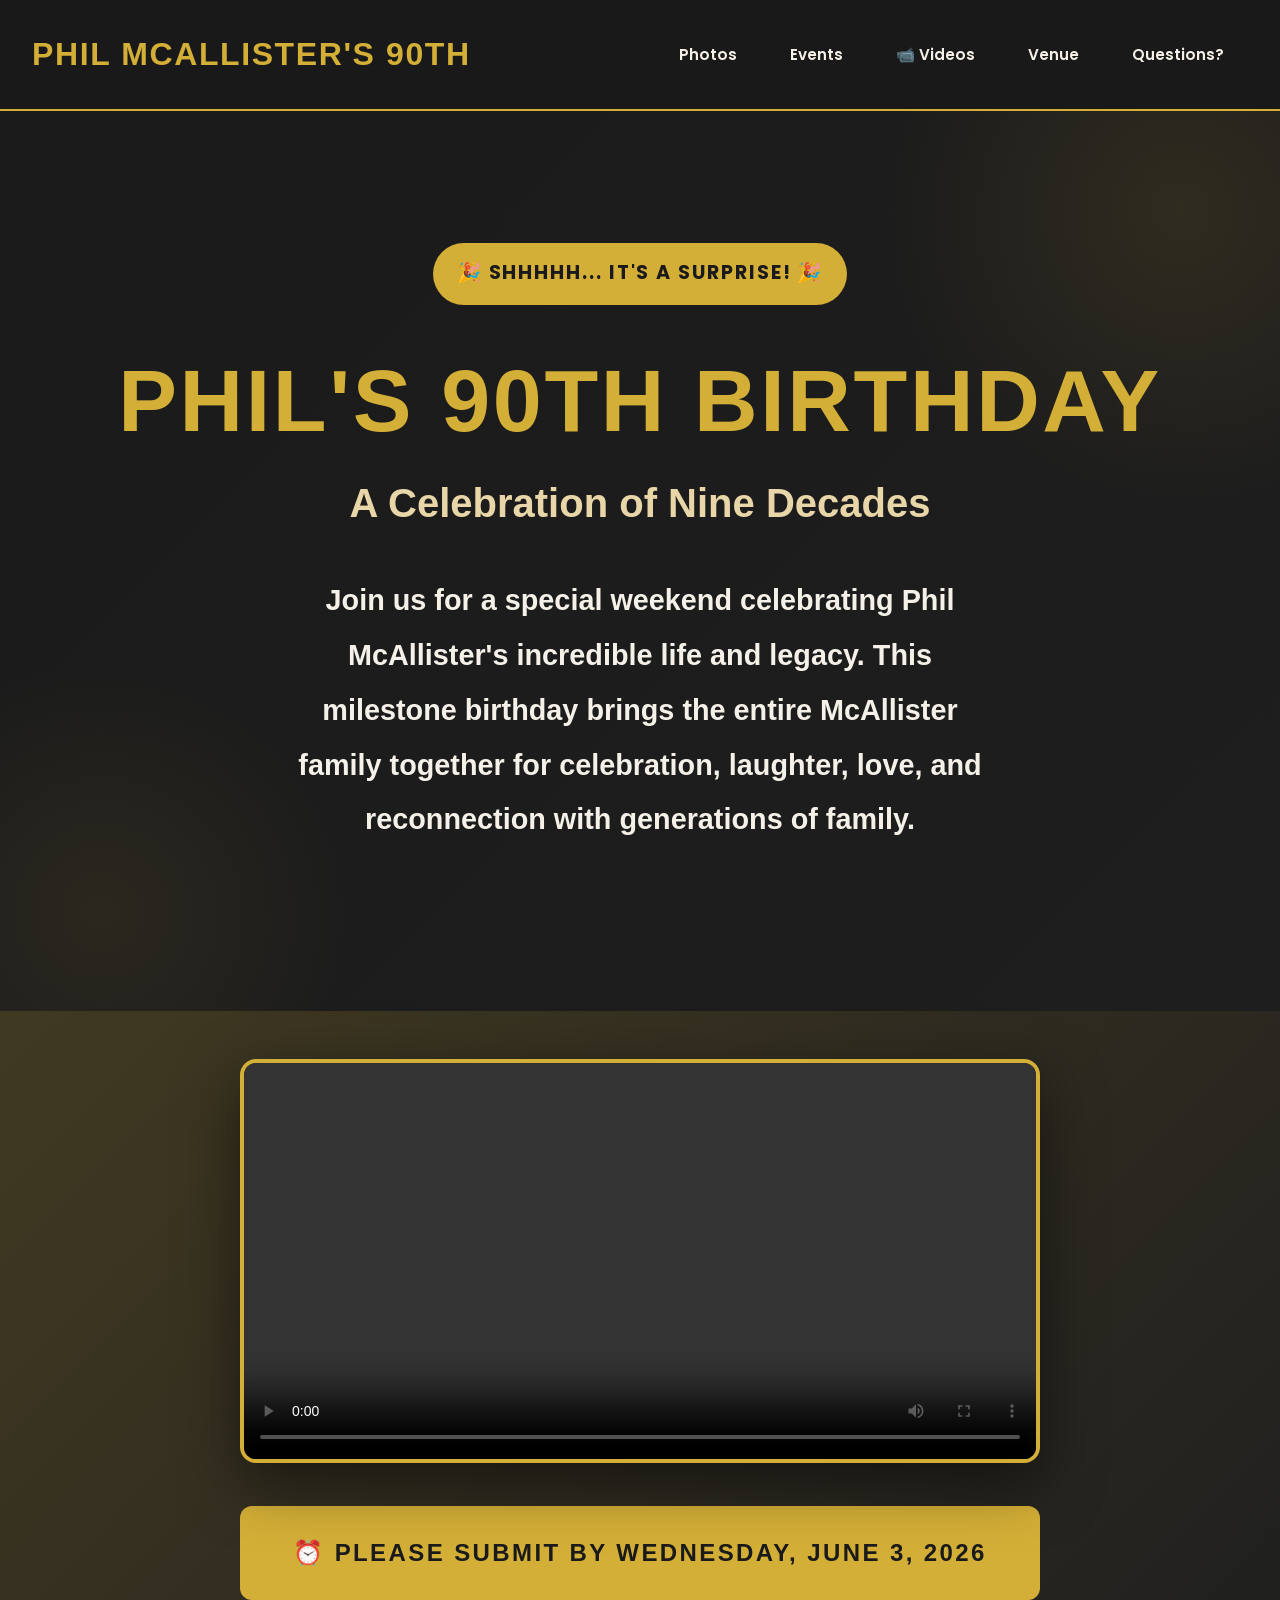
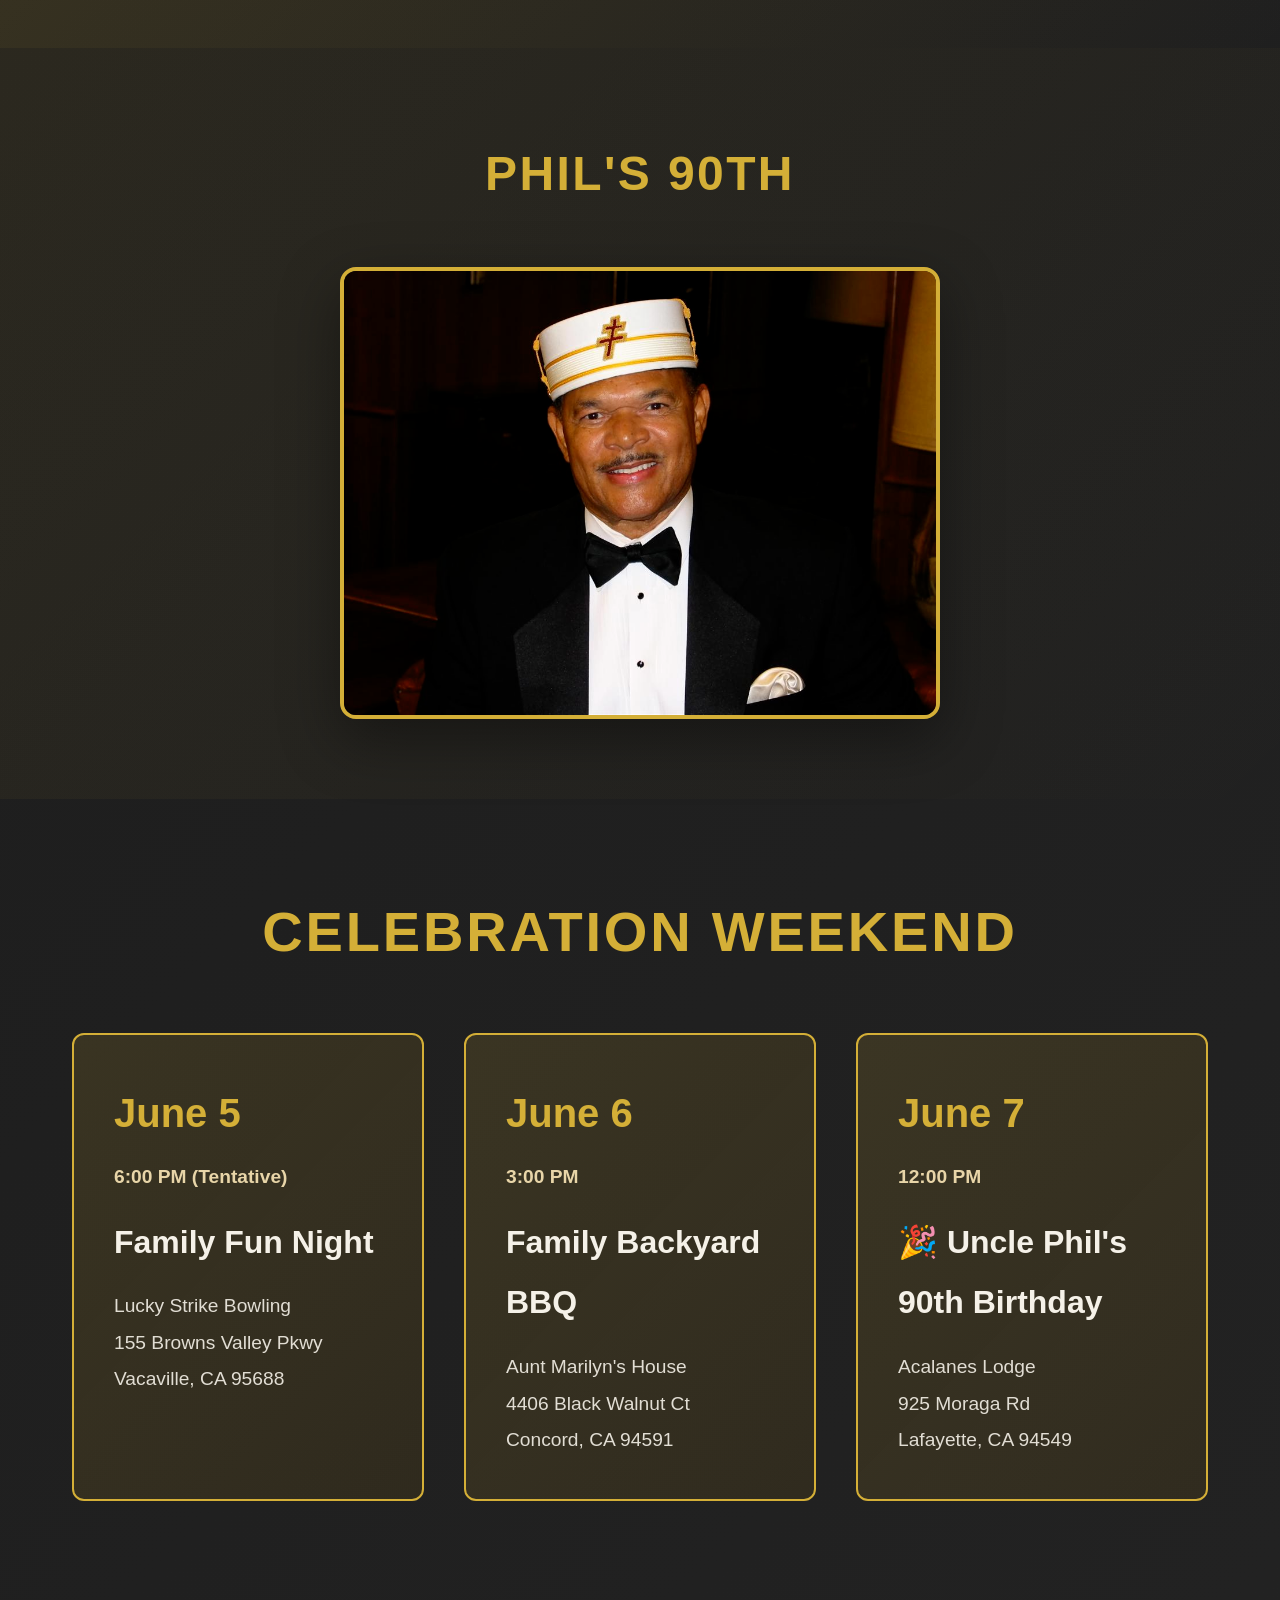
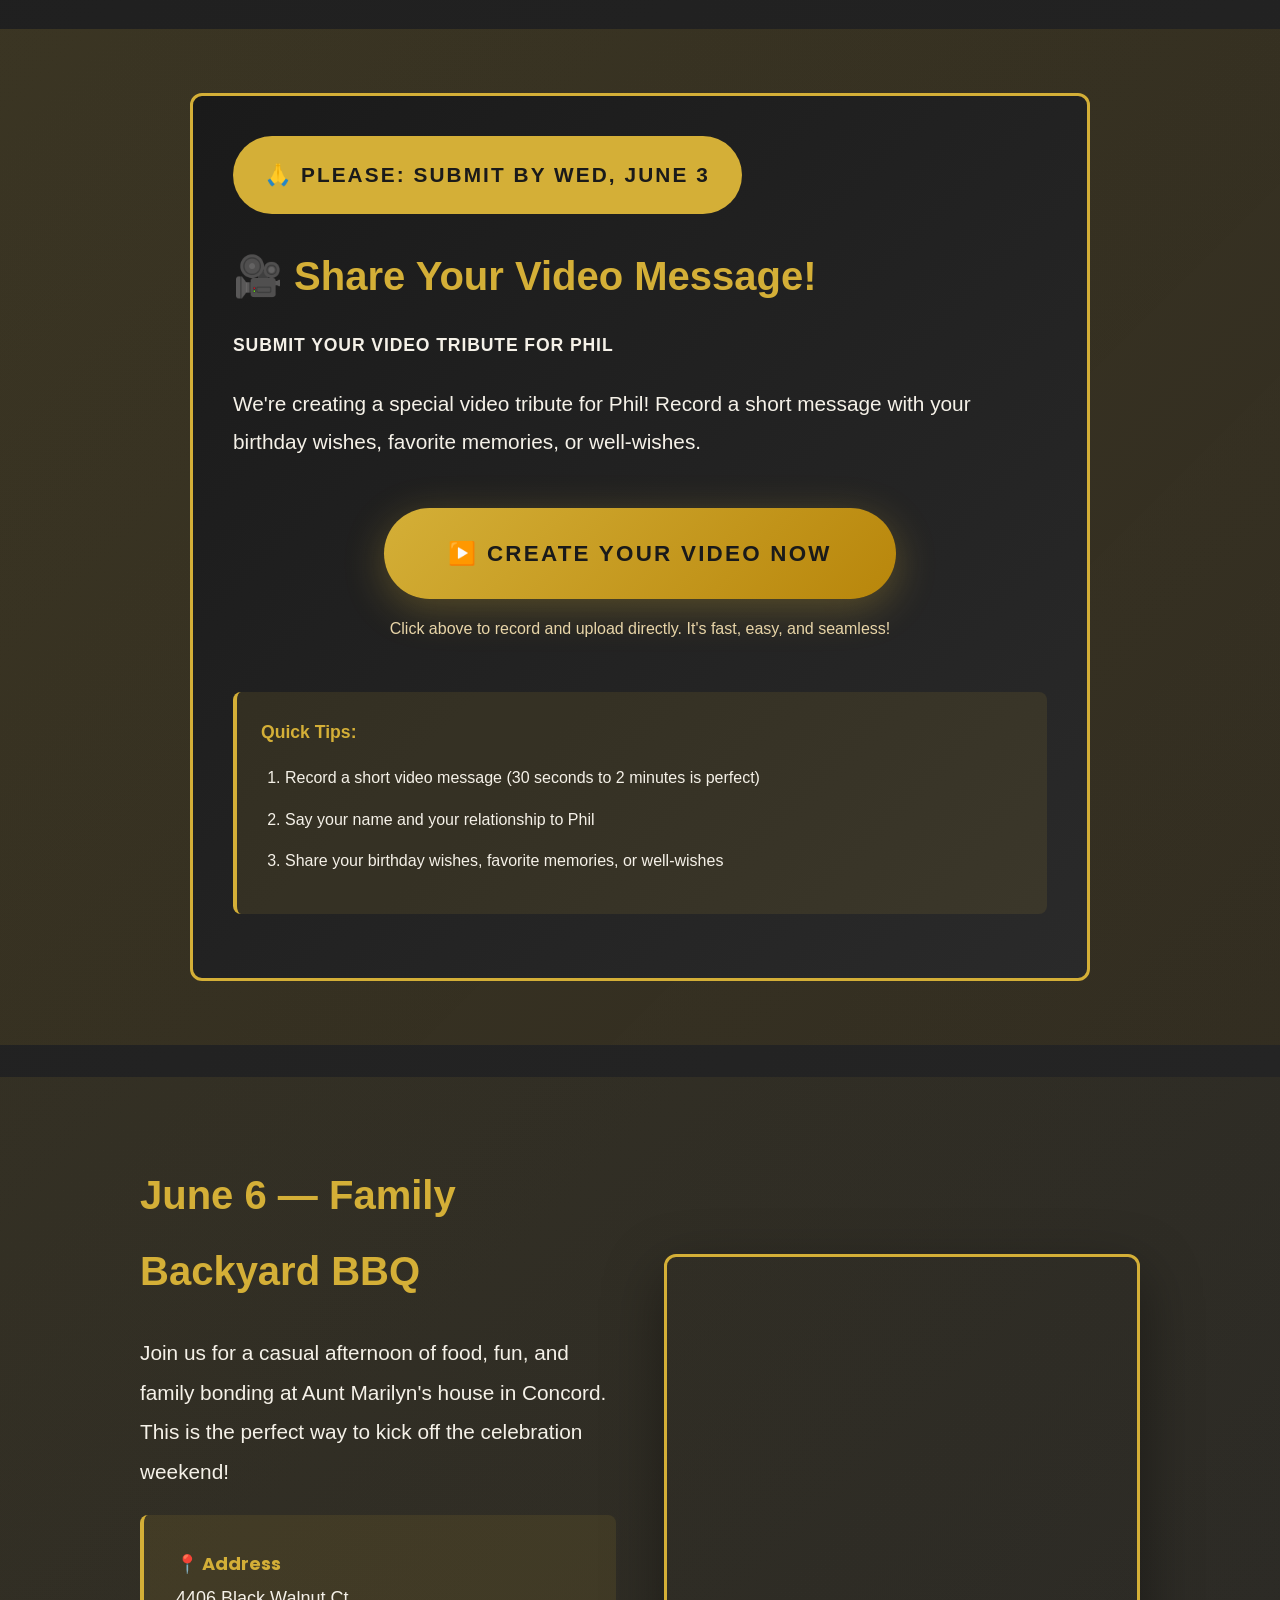
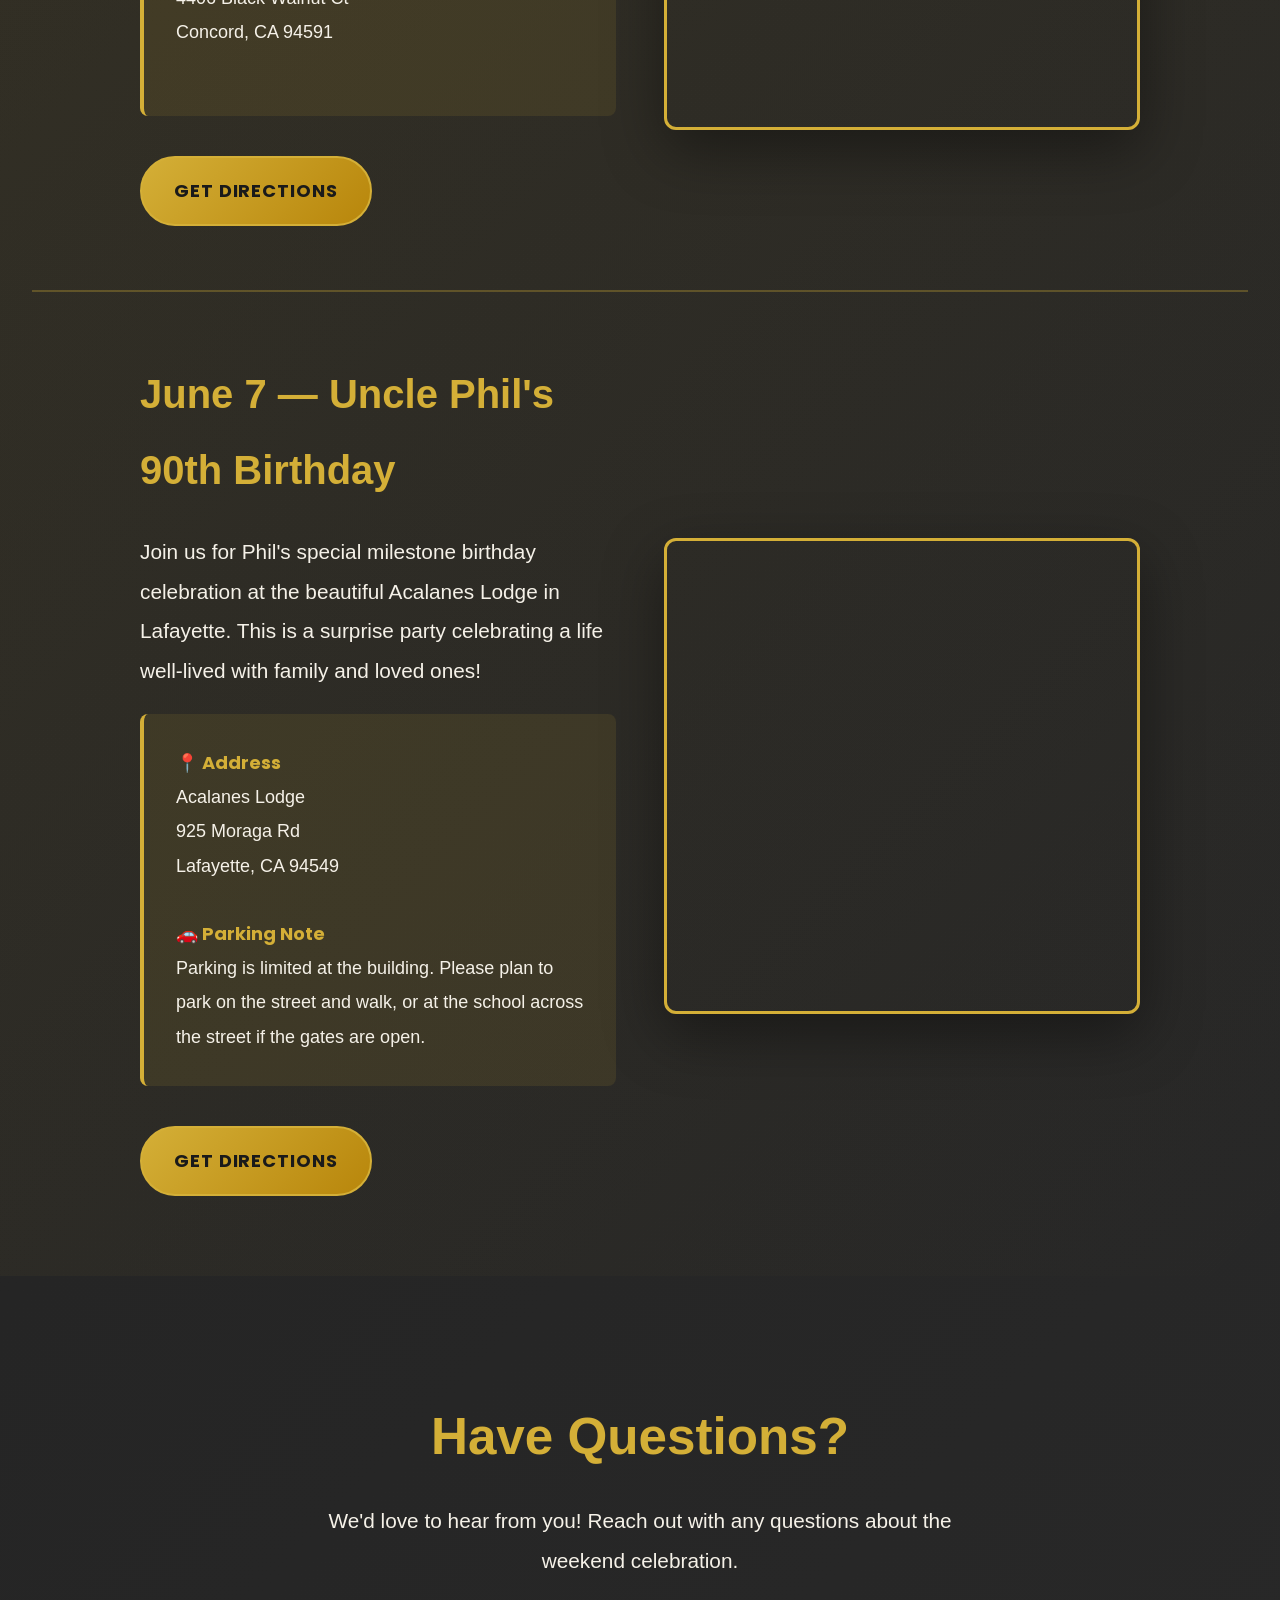
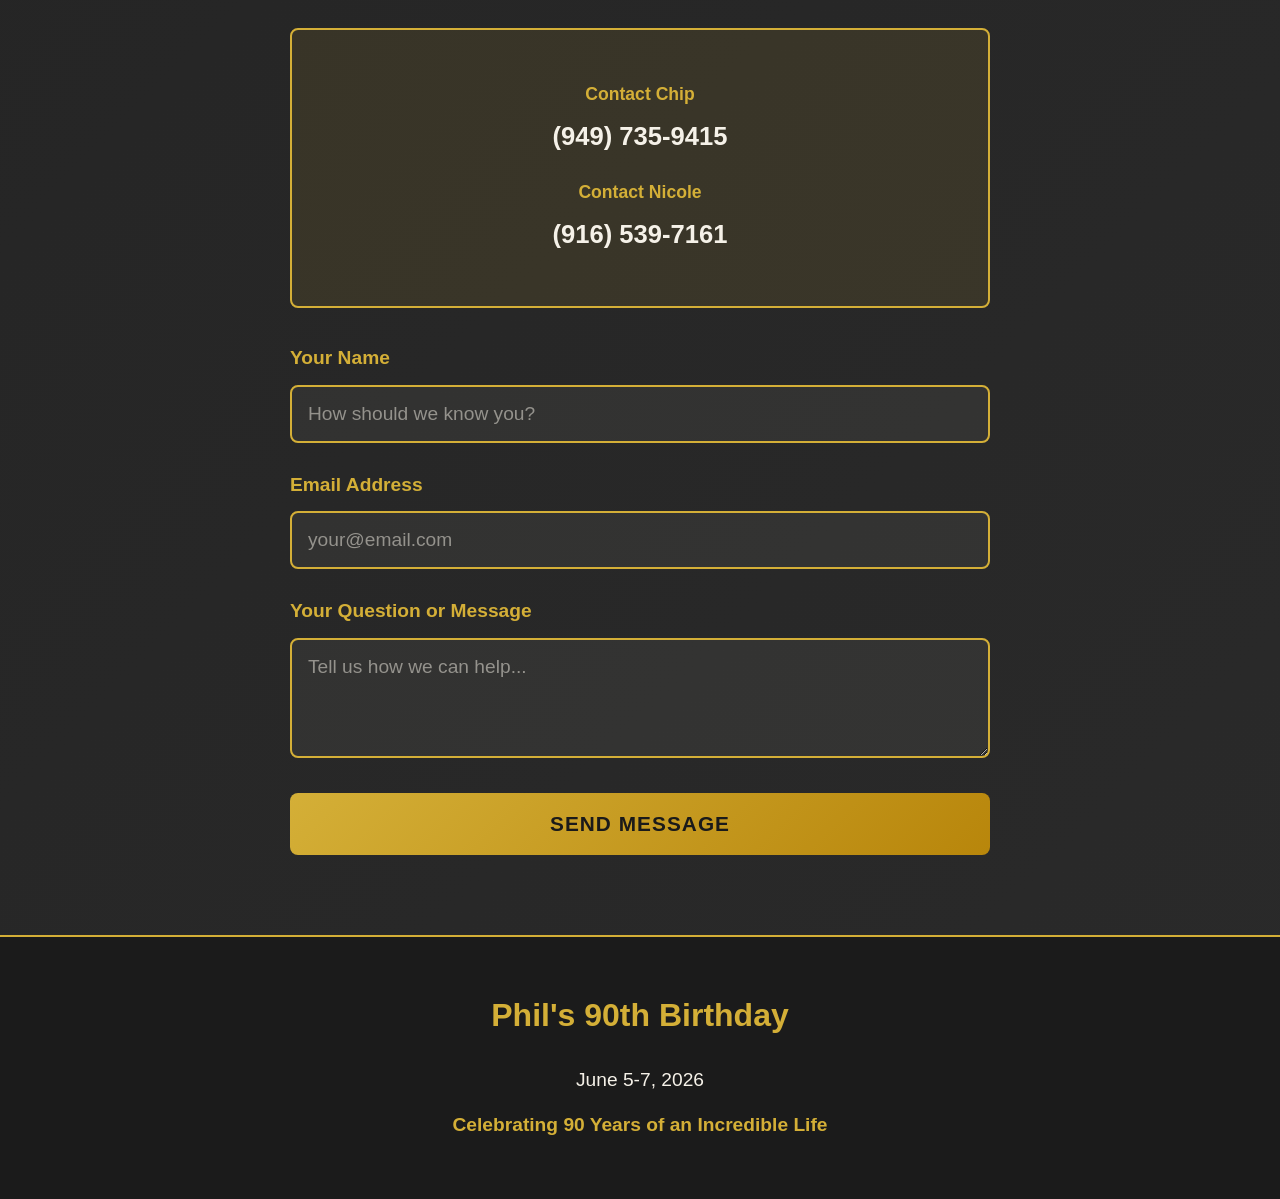
==== index.html @ 3488d39f "Update event details and video deadline - Update video submission deadline to Wednesday, June 3 with" ====
<!DOCTYPE html>
<html lang="en">
<head>
    <meta charset="UTF-8">
    <meta name="viewport" content="width=device-width, initial-scale=1.0">
    <title>Phil's 90th Birthday Celebration</title>
    <link href="https://fonts.googleapis.com/css2?family=Poppins:wght@400;600;700&display=swap" rel="stylesheet">
    <style>
        * {
            margin: 0;
            padding: 0;
            box-sizing: border-box;
        }

        :root {
            --gold: #D4AF37;
            --dark: #1a1a1a;
            --cream: #F5F1E8;
            --gold-light: #E8D5A8;
            --accent: #B8860B;
        }

        html {
            scroll-behavior: smooth;
        }

        body {
            font-family: Arial, Verdana, sans-serif;
            background: linear-gradient(135deg, var(--dark) 0%, #2a2a2a 100%);
            color: var(--cream);
            overflow-x: hidden;
            line-height: 1.9;
            font-size: 18px;
        }

        /* Confetti Animation */
        @keyframes confetti-fall {
            0% {
                transform: translateY(-10px) rotateZ(0deg);
                opacity: 1;
            }
            100% {
                transform: translateY(100vh) rotateZ(720deg);
                opacity: 0;
            }
        }

        @keyframes sparkle {
            0%, 100% { opacity: 0.3; }
            50% { opacity: 1; }
        }

        .confetti {
            position: fixed;
            width: 8px;
            height: 8px;
            background: var(--gold);
            pointer-events: none;
            z-index: 1;
            animation: confetti-fall linear forwards;
        }

        .confetti.gold { background: var(--gold); }
        .confetti.cream { background: var(--cream); }
        .confetti.dark { background: var(--dark); }

        /* Header Navigation */
        header {
            padding: 1.5rem 2rem;
            display: flex;
            justify-content: space-between;
            align-items: center;
            background: rgba(26, 26, 26, 0.8);
            backdrop-filter: blur(10px);
            border-bottom: 2px solid var(--gold);
            position: sticky;
            top: 0;
            z-index: 100;
        }

        .logo {
            font-family: Arial, Verdana, sans-serif;
            font-size: 2rem;
            font-weight: 700;
            color: var(--gold);
            letter-spacing: 0.05em;
            text-transform: uppercase;
        }

        nav a {
            color: var(--cream);
            text-decoration: none;
            margin: 0 1.5rem;
            font-family: 'Poppins', sans-serif;
            font-size: 0.95rem;
            font-weight: 600;
            transition: color 0.3s ease;
            position: relative;
        }

        nav a::after {
            content: '';
            position: absolute;
            bottom: -5px;
            left: 0;
            width: 0;
            height: 2px;
            background: var(--gold);
            transition: width 0.3s ease;
        }

        nav a:hover::after {
            width: 100%;
        }

        /* Hero Section */
        .hero {
            min-height: 100vh;
            display: flex;
            flex-direction: column;
            justify-content: center;
            align-items: center;
            text-align: center;
            padding: 2rem;
            position: relative;
            overflow: hidden;
        }

        .hero::before {
            content: '';
            position: absolute;
            width: 600px;
            height: 600px;
            background: radial-gradient(circle, rgba(212, 175, 55, 0.1) 0%, transparent 70%);
            top: -200px;
            right: -200px;
            animation: float 6s ease-in-out infinite;
        }

        .hero::after {
            content: '';
            position: absolute;
            width: 500px;
            height: 500px;
            background: radial-gradient(circle, rgba(212, 175, 55, 0.08) 0%, transparent 70%);
            bottom: -150px;
            left: -150px;
            animation: float 8s ease-in-out infinite reverse;
        }

        @keyframes float {
            0%, 100% { transform: translateY(0px) translateX(0px); }
            50% { transform: translateY(20px) translateX(-10px); }
        }

        .hero-content {
            position: relative;
            z-index: 2;
            animation: slideInDown 1s ease-out;
        }

        @keyframes slideInDown {
            from {
                opacity: 0;
                transform: translateY(-50px);
            }
            to {
                opacity: 1;
                transform: translateY(0);
            }
        }

        .surprise-badge {
            display: inline-block;
            font-family: 'Poppins', sans-serif;
            font-size: 1.2rem;
            font-weight: 700;
            color: var(--dark);
            background: var(--gold);
            padding: 0.8rem 1.5rem;
            border-radius: 50px;
            margin-bottom: 2rem;
            letter-spacing: 0.1em;
            text-transform: uppercase;
            animation: pulse 2s ease-in-out infinite;
        }

        @keyframes pulse {
            0%, 100% { transform: scale(1); }
            50% { transform: scale(1.05); }
        }

        @keyframes flash {
            0%, 100% { opacity: 1; }
            50% { opacity: 0.4; }
        }

        @keyframes borderFlash {
            0%, 100% { border-color: var(--gold); box-shadow: 0 0 20px rgba(212, 175, 55, 0.6); }
            50% { border-color: var(--gold-light); box-shadow: 0 0 40px rgba(212, 175, 55, 1); }
        }

        h1 {
            font-family: Arial, Verdana, sans-serif;
            font-size: clamp(3rem, 10vw, 5.5rem);
            font-weight: 700;
            color: var(--gold);
            margin: 1rem 0;
            line-height: 1.1;
            text-transform: uppercase;
            letter-spacing: 0.03em;
        }

        .subtitle {
            font-family: Arial, Verdana, sans-serif;
            font-size: 2.5rem;
            color: var(--gold-light);
            margin-bottom: 1rem;
            font-weight: 700;
        }

        .tagline {
            font-size: 1.8rem;
            color: var(--cream);
            max-width: 700px;
            margin: 2rem auto;
            line-height: 1.9;
            font-weight: 600;
        }

        /* Events Section */
        .events {
            padding: 5rem 2rem;
            max-width: 1200px;
            margin: 0 auto;
        }

        .section-title {
            font-family: Arial, Verdana, sans-serif;
            font-size: 3.5rem;
            color: var(--gold);
            text-align: center;
            margin-bottom: 3rem;
            text-transform: uppercase;
            letter-spacing: 0.05em;
            font-weight: 700;
        }

        .events-grid {
            display: grid;
            grid-template-columns: repeat(auto-fit, minmax(320px, 1fr));
            gap: 2.5rem;
            margin-bottom: 3rem;
        }

        .event-card {
            background: linear-gradient(135deg, rgba(212, 175, 55, 0.15) 0%, rgba(184, 134, 11, 0.1) 100%);
            border: 2px solid var(--gold);
            border-radius: 12px;
            padding: 2.5rem;
            position: relative;
            overflow: hidden;
            transition: all 0.4s ease;
            animation: fadeInUp 0.8s ease-out forwards;
        }

        .event-card:nth-child(1) { animation-delay: 0.2s; }
        .event-card:nth-child(2) { animation-delay: 0.4s; }
        .event-card:nth-child(3) { animation-delay: 0.6s; }

        @keyframes fadeInUp {
            from {
                opacity: 0;
                transform: translateY(30px);
            }
            to {
                opacity: 1;
                transform: translateY(0);
            }
        }

        .event-card::before {
            content: '';
            position: absolute;
            top: 0;
            left: 0;
            right: 0;
            bottom: 0;
            background: linear-gradient(135deg, var(--gold) 0%, transparent 100%);
            opacity: 0;
            transition: opacity 0.4s ease;
        }

        .event-card:hover {
            transform: translateY(-10px);
            border-color: var(--gold-light);
            box-shadow: 0 20px 40px rgba(212, 175, 55, 0.2);
        }

        .event-card:hover::before {
            opacity: 0.05;
        }

        .event-content {
            position: relative;
            z-index: 2;
        }

        .event-date {
            font-family: Arial, Verdana, sans-serif;
            font-size: 2.5rem;
            color: var(--gold);
            font-weight: 700;
            margin-bottom: 0.5rem;
        }

        .event-time {
            font-family: Arial, Verdana, sans-serif;
            font-size: 1.2rem;
            color: var(--gold-light);
            margin-bottom: 1rem;
            font-weight: 600;
        }

        .event-title {
            font-family: Arial, Verdana, sans-serif;
            font-size: 2rem;
            color: var(--cream);
            margin-bottom: 1rem;
            font-weight: 700;
        }

        .event-location {
            font-family: Arial, Verdana, sans-serif;
            font-size: 1.2rem;
            color: var(--cream);
            opacity: 0.9;
        }

        /* Venue Section */
        .venue {
            padding: 5rem 2rem;
            background: linear-gradient(135deg, rgba(212, 175, 55, 0.1) 0%, transparent 100%);
            margin: 2rem 0;
        }

        .venue-content {
            max-width: 1000px;
            margin: 0 auto;
            display: grid;
            grid-template-columns: 1fr 1fr;
            gap: 3rem;
            align-items: center;
        }

        .venue-info h3 {
            font-family: Arial, Verdana, sans-serif;
            font-size: 2.5rem;
            color: var(--gold);
            margin-bottom: 1.5rem;
            font-weight: 700;
        }

        .venue-info p {
            font-size: 1.3rem;
            margin-bottom: 1.5rem;
            color: var(--cream);
            line-height: 1.9;
        }

        .venue-details {
            background: rgba(212, 175, 55, 0.1);
            border-left: 4px solid var(--gold);
            padding: 2rem;
            border-radius: 8px;
            margin: 1.5rem 0;
        }

        .venue-details strong {
            color: var(--gold);
            font-family: 'Poppins', sans-serif;
        }

        .btn-directions {
            display: inline-block;
            background: linear-gradient(135deg, var(--gold) 0%, var(--accent) 100%);
            color: var(--dark);
            padding: 1rem 2rem;
            border-radius: 50px;
            text-decoration: none;
            font-family: 'Poppins', sans-serif;
            font-weight: 700;
            transition: all 0.3s ease;
            border: 2px solid var(--gold);
            margin-top: 1rem;
            text-transform: uppercase;
            letter-spacing: 0.05em;
        }

        .btn-directions:hover {
            transform: translateY(-3px);
            box-shadow: 0 10px 30px rgba(212, 175, 55, 0.3);
        }

        .venue-map {
            aspect-ratio: 1;
            border-radius: 12px;
            overflow: hidden;
            border: 3px solid var(--gold);
            box-shadow: 0 20px 60px rgba(0, 0, 0, 0.4);
        }

        .venue-map iframe {
            width: 100%;
            height: 100%;
            border: none;
        }

        /* Video Upload Section */
        .video-section {
            padding: 4rem 2rem;
            background: linear-gradient(135deg, rgba(212, 175, 55, 0.15) 0%, rgba(184, 134, 11, 0.1) 100%);
            position: relative;
            overflow: hidden;
        }

        .video-alert {
            max-width: 900px;
            margin: 0 auto;
            background: linear-gradient(135deg, var(--dark) 0%, #2a2a2a 100%);
            border: 3px solid var(--gold);
            border-radius: 12px;
            padding: 2.5rem;
            position: relative;
            animation: borderFlash 1.5s ease-in-out infinite;
        }

        .alert-badge {
            display: inline-block;
            background: var(--gold);
            color: var(--dark);
            padding: 1.2rem 2rem;
            border-radius: 50px;
            font-family: Arial, Verdana, sans-serif;
            font-weight: 700;
            font-size: 1.3rem;
            text-transform: uppercase;
            letter-spacing: 0.1em;
            margin-bottom: 1.5rem;
            animation: flash 1.5s ease-in-out infinite;
            cursor: pointer;
            transition: all 0.3s ease;
        }

        .alert-badge:hover {
            transform: scale(1.05);
            box-shadow: 0 10px 30px rgba(212, 175, 55, 0.4);
        }

        .video-alert h3 {
            font-family: Arial, Verdana, sans-serif;
            font-size: 2.5rem;
            color: var(--gold);
            margin-bottom: 1rem;
            font-weight: 700;
        }

        .deadline {
            font-size: 2.5rem;
            color: var(--gold);
            margin-bottom: 2rem;
            font-weight: 700;
            text-transform: uppercase;
            letter-spacing: 0.05em;
        }

        .video-alert p {
            font-size: 1.1rem;
            color: var(--cream);
            margin-bottom: 1.5rem;
            line-height: 1.8;
        }

        .video-instructions {
            background: rgba(212, 175, 55, 0.1);
            border-left: 4px solid var(--gold);
            padding: 1.5rem;
            border-radius: 8px;
            margin: 1.5rem 0;
        }

        .video-instructions ol {
            margin-left: 1.5rem;
            color: var(--cream);
        }

        .video-instructions li {
            margin-bottom: 1rem;
            line-height: 1.6;
        }

        .video-instructions strong {
            color: var(--gold);
        }

        .video-contact {
            background: rgba(212, 175, 55, 0.1);
            border: 2px solid var(--gold);
            padding: 1.5rem;
            border-radius: 8px;
            margin-top: 1.5rem;
            text-align: center;
        }

        .video-contact p {
            margin: 0.5rem 0;
        }

        .video-label {
            color: var(--gold);
            font-family: Arial, Verdana, sans-serif;
            font-weight: 700;
            font-size: 1.1rem;
        }

        .video-email {
            color: var(--cream);
            font-size: 1.1rem;
            font-weight: 600;
        }

        /* Contact Section */
        .contact {
            padding: 5rem 2rem;
        }

        .contact-container {
            max-width: 700px;
            margin: 0 auto;
        }

        .contact h2 {
            font-family: Arial, Verdana, sans-serif;
            font-size: 3.2rem;
            color: var(--gold);
            text-align: center;
            margin-bottom: 1rem;
            font-weight: 700;
        }

        .contact-intro {
            text-align: center;
            font-size: 1.3rem;
            color: var(--cream);
            margin-bottom: 3rem;
            font-weight: 500;
        }

        .form-group {
            margin-bottom: 1.5rem;
        }

        label {
            display: block;
            font-family: Arial, Verdana, sans-serif;
            font-weight: 700;
            color: var(--gold);
            margin-bottom: 0.5rem;
            font-size: 1.2rem;
        }

        input, textarea {
            width: 100%;
            padding: 1rem;
            font-family: Arial, Verdana, sans-serif;
            background: rgba(245, 241, 232, 0.05);
            border: 2px solid var(--gold);
            color: var(--cream);
            border-radius: 8px;
            font-size: 1.2rem;
            transition: all 0.3s ease;
        }

        input::placeholder, textarea::placeholder {
            color: rgba(245, 241, 232, 0.5);
        }

        input:focus, textarea:focus {
            outline: none;
            background: rgba(245, 241, 232, 0.1);
            border-color: var(--gold-light);
            box-shadow: 0 0 20px rgba(212, 175, 55, 0.2);
        }

        textarea {
            resize: vertical;
            min-height: 120px;
        }

        .phone-info {
            background: rgba(212, 175, 55, 0.1);
            border: 2px solid var(--gold);
            padding: 2rem;
            border-radius: 8px;
            text-align: center;
            margin: 2rem 0;
        }

        .phone-info p {
            margin: 1rem 0;
            font-size: 1.1rem;
        }

        .phone-label {
            color: var(--gold);
            font-family: Arial, Verdana, sans-serif;
            font-weight: 700;
            font-size: 1.1rem;
        }

        .phone-number {
            color: var(--cream);
            font-size: 1.6rem;
            font-weight: 700;
        }

        .submit-btn {
            width: 100%;
            padding: 1.2rem;
            background: linear-gradient(135deg, var(--gold) 0%, var(--accent) 100%);
            color: var(--dark);
            border: none;
            border-radius: 8px;
            font-family: Arial, Verdana, sans-serif;
            font-weight: 700;
            font-size: 1.3rem;
            cursor: pointer;
            transition: all 0.3s ease;
            text-transform: uppercase;
            letter-spacing: 0.05em;
        }

        .submit-btn:hover {
            transform: translateY(-3px);
            box-shadow: 0 10px 30px rgba(212, 175, 55, 0.3);
        }

        .submit-btn:active {
            transform: translateY(-1px);
        }

        /* Footer */
        footer {
            background: rgba(26, 26, 26, 0.9);
            border-top: 2px solid var(--gold);
            padding: 3rem 2rem;
            text-align: center;
            color: var(--cream);
        }

        .footer-content h3 {
            font-family: Arial, Verdana, sans-serif;
            color: var(--gold);
            margin-bottom: 1rem;
            font-size: 2rem;
            font-weight: 700;
        }

        .footer-content p {
            margin: 0.5rem 0;
            font-size: 1.2rem;
        }

        .footer-tagline {
            margin-top: 2rem;
            color: var(--gold);
            font-size: 1.6rem;
            font-weight: 700;
        }

        /* Photo Gallery Section */
        .photo-gallery {
            padding: 5rem 2rem;
            background: linear-gradient(135deg, rgba(212, 175, 55, 0.08) 0%, transparent 100%);
        }

        /* Video Message Section */
        .video-message-section {
            padding: 3rem 2rem;
            background: linear-gradient(135deg, rgba(212, 175, 55, 0.2) 0%, transparent 100%);
            text-align: center;
        }

        .video-container {
            max-width: 800px;
            margin: 0 auto;
        }

        .video-container video {
            width: 100%;
            max-width: 800px;
            border: 4px solid var(--gold);
            border-radius: 16px;
            box-shadow: 0 20px 60px rgba(0, 0, 0, 0.5);
        }

        .deadline-alert {
            background: var(--gold);
            color: var(--dark);
            padding: 1.5rem 2rem;
            border-radius: 12px;
            margin-top: 2rem;
            font-weight: 700;
            font-size: 1.5rem;
            text-transform: uppercase;
            letter-spacing: 0.1em;
        }

        .gallery-title {
            font-family: Arial, Verdana, sans-serif;
            font-size: 3rem;
            color: var(--gold);
            text-align: center;
            margin-bottom: 3rem;
            text-transform: uppercase;
            letter-spacing: 0.05em;
        }

        .gallery-grid {
            max-width: 1400px;
            margin: 0 auto;
            display: grid;
            grid-template-columns: repeat(auto-fit, minmax(280px, 1fr));
            gap: 2rem;
        }

        .gallery-item {
            position: relative;
            overflow: hidden;
            border-radius: 12px;
            aspect-ratio: 4/3;
            border: 3px solid var(--gold);
            box-shadow: 0 10px 40px rgba(0, 0, 0, 0.3);
            transition: all 0.4s ease;
            animation: fadeInUp 0.8s ease-out forwards;
        }

        .gallery-item:nth-child(1) { animation-delay: 0.1s; }
        .gallery-item:nth-child(2) { animation-delay: 0.2s; }
        .gallery-item:nth-child(3) { animation-delay: 0.3s; }
        .gallery-item:nth-child(4) { animation-delay: 0.4s; }
        .gallery-item:nth-child(5) { animation-delay: 0.5s; }
        .gallery-item:nth-child(6) { animation-delay: 0.6s; }

        .gallery-item img {
            width: 100%;
            height: 100%;
            object-fit: cover;
            transition: transform 0.4s ease;
        }

        .gallery-item:hover {
            transform: scale(1.02);
            box-shadow: 0 15px 50px rgba(212, 175, 55, 0.3);
        }

        .gallery-item:hover img {
            transform: scale(1.05);
        }

        /* Modal Styles */
        .video-modal {
            display: none;
            position: fixed;
            z-index: 1000;
            left: 0;
            top: 0;
            width: 100%;
            height: 100%;
            background-color: rgba(0, 0, 0, 0.8);
            animation: fadeIn 0.3s ease;
        }

        .video-modal.active {
            display: flex;
            align-items: center;
            justify-content: center;
        }

        @keyframes fadeIn {
            from { opacity: 0; }
            to { opacity: 1; }
        }

        .modal-content {
            background-color: var(--dark);
            border: 3px solid var(--gold);
            border-radius: 12px;
            position: relative;
            width: 95%;
            max-width: 1000px;
            height: 90vh;
            overflow: hidden;
            box-shadow: 0 0 50px rgba(212, 175, 55, 0.5);
        }

        .modal-close {
            position: absolute;
            top: 20px;
            right: 20px;
            font-size: 2rem;
            color: var(--gold);
            background: none;
            border: none;
            cursor: pointer;
            z-index: 1001;
            transition: all 0.3s ease;
        }

        .modal-close:hover {
            transform: scale(1.2);
            color: var(--gold-light);
        }

        .modal-iframe {
            width: 100%;
            height: 100%;
            border: none;
        }

        /* Responsive */
        @media (max-width: 768px) {
            header {
                flex-direction: column;
                gap: 1.5rem;
            }

            nav {
                display: flex;
                gap: 1rem;
                justify-content: center;
                flex-wrap: wrap;
            }

            nav a {
                margin: 0 0.8rem;
            }

            .venue-content {
                grid-template-columns: 1fr;
            }

            .venue-map {
                aspect-ratio: 1.5;
            }

            h1 {
                font-size: 2.5rem;
            }

            .section-title {
                font-size: 2rem;
            }

            .event-date {
                font-size: 1.6rem;
            }
        }
    </style>
</head>
<body>
    <!-- Header -->
    <header>
        <div class="logo">Phil McAllister's 90th</div>
        <nav>
            <a href="#photos">Photos</a>
            <a href="#events">Events</a>
            <a href="#videos">📹 Videos</a>
            <a href="#venue">Venue</a>
            <a href="#contact">Questions?</a>
        </nav>
    </header>

    <!-- Hero Section -->
    <section class="hero">
        <div class="hero-content">
            <span class="surprise-badge">🎉 SHHHHH... IT'S A SURPRISE! 🎉</span>
            <h1>Phil's 90th Birthday</h1>
            <p class="subtitle">A Celebration of Nine Decades</p>
            <p class="tagline">Join us for a special weekend celebrating Phil McAllister's incredible life and legacy. This milestone birthday brings the entire McAllister family together for celebration, laughter, love, and reconnection with generations of family.</p>
        </div>
    </section>

    <!-- Photo Section -->
    <!-- Video Message Section -->
    <section class="video-message-section">
        <div class="video-container">
            <video controls width="100%">
                <source src="chip-video.mp4" type="video/mp4">
                Your browser does not support the video tag.
            </video>
            <div class="deadline-alert">
                ⏰ PLEASE SUBMIT BY WEDNESDAY, JUNE 3, 2026
            </div>
        </div>
    </section>

    <section class="photo-gallery" id="photos">
        <h2 class="gallery-title">Phil's 90th</h2>
        <div style="max-width: 600px; margin: 0 auto; border-radius: 16px; overflow: hidden; border: 4px solid var(--gold); box-shadow: 0 20px 60px rgba(0, 0, 0, 0.4);">
            <img src="images/uncle-phil.jpg" alt="Phil McAllister 90th Birthday" style="width: 100%; height: auto; display: block;">
        </div>
    </section>

    <!-- Events Section -->
    <section class="events" id="events">
        <h2 class="section-title">Celebration Weekend</h2>
        <div class="events-grid">
            <div class="event-card">
                <div class="event-content">
                    <div class="event-date">June 5</div>
                    <div class="event-time">6:00 PM (Tentative)</div>
                    <h3 class="event-title">Family Fun Night</h3>
                    <p class="event-location">Lucky Strike Bowling<br>155 Browns Valley Pkwy<br>Vacaville, CA 95688</p>
                </div>
            </div>

            <a href="#bbq-venue" style="text-decoration: none; color: inherit;">
                <div class="event-card" style="cursor: pointer;">
                    <div class="event-content">
                        <div class="event-date">June 6</div>
                        <div class="event-time">3:00 PM</div>
                        <h3 class="event-title">Family Backyard BBQ</h3>
                        <p class="event-location">Aunt Marilyn's House<br>4406 Black Walnut Ct<br>Concord, CA 94591</p>
                    </div>
                </div>
            </a>

            <a href="#birthday-venue" style="text-decoration: none; color: inherit;">
                <div class="event-card" style="cursor: pointer;">
                    <div class="event-content">
                        <div class="event-date">June 7</div>
                        <div class="event-time">12:00 PM</div>
                        <h3 class="event-title">🎉 Uncle Phil's 90th Birthday</h3>
                        <p class="event-location">Acalanes Lodge<br>925 Moraga Rd<br>Lafayette, CA 94549</p>
                    </div>
                </div>
            </a>
        </div>
    </section>

    <!-- Video Upload Section -->
    <section class="video-section" id="videos">
        <div class="video-alert">
            <span class="alert-badge">🙏 PLEASE: SUBMIT BY WED, JUNE 3</span>
            <h3>🎥 Share Your Video Message!</h3>
            <p class="deadline">Submit Your Video Tribute for Phil</p>

            <p style="font-size: 1.3rem; margin-bottom: 2rem; line-height: 1.8;">We're creating a special video tribute for Phil! Record a short message with your birthday wishes, favorite memories, or well-wishes.</p>

            <div style="margin: 3rem 0; text-align: center;">
                <button onclick="openVideoModal()" class="btn-video-create" style="font-size: 1.4rem; padding: 2rem 4rem; background: linear-gradient(135deg, var(--gold) 0%, var(--accent) 100%); color: var(--dark); border: none; border-radius: 50px; font-weight: 700; cursor: pointer; text-transform: uppercase; letter-spacing: 0.1em; transition: all 0.3s ease; box-shadow: 0 10px 40px rgba(212, 175, 55, 0.3); display: inline-block;">
                    ▶️ CREATE YOUR VIDEO NOW
                </button>
                <p style="font-size: 1rem; color: var(--gold-light); margin-top: 1rem;">Click above to record and upload directly. It's fast, easy, and seamless!</p>
            </div>

            <div class="video-instructions">
                <strong style="font-size: 1.1rem; display: block; margin-bottom: 1rem;">Quick Tips:</strong>
                <ol style="font-size: 1rem;">
                    <li>Record a short video message (30 seconds to 2 minutes is perfect)</li>
                    <li>Say your name and your relationship to Phil</li>
                    <li>Share your birthday wishes, favorite memories, or well-wishes</li>
                </ol>
            </div>
        </div>
    </section>

    <!-- Video Modal -->
    <div id="videoModal" class="video-modal">
        <div class="modal-content">
            <button class="modal-close" onclick="closeVideoModal()">✕</button>
            <iframe id="mementoIframe" class="modal-iframe" src="https://app.memento.com/phillip-mcallisters-90th-birthday/JYl8N7dLVr/record"></iframe>
        </div>
    </div>

    <!-- Venue Section -->
    <section class="venue" id="venue">
        <!-- June 6 BBQ Venue -->
        <div class="venue-content" id="bbq-venue">
            <div class="venue-info">
                <h3>June 6 — Family Backyard BBQ</h3>
                <p>Join us for a casual afternoon of food, fun, and family bonding at Aunt Marilyn's house in Concord. This is the perfect way to kick off the celebration weekend!</p>

                <div class="venue-details">
                    <strong>📍 Address</strong><br>
                    4406 Black Walnut Ct<br>
                    Concord, CA 94591<br><br>
                </div>

                <a href="https://maps.google.com/?q=4406+Black+Walnut+Ct+Concord+CA+94591" target="_blank" class="btn-directions">Get Directions</a>
            </div>

            <div class="venue-map">
                <iframe src="https://www.google.com/maps/embed?pb=!1m18!1m12!1m3!1d3153.0!2d-122.0309!3d37.9808!2m3!1f0!2f0!3f0!3m2!1i1024!2i768!4f13.1!3m3!1m2!1s0x808558c5d5d5d5d5%3A0x1234567890abcdef!2s4406%20Black%20Walnut%20Court%2C%20Concord%2C%20CA%2094521!5e0!3m2!1sen!2sus!4v1234567890" allowfullscreen="" loading="lazy" referrerpolicy="no-referrer-when-downgrade"></iframe>
            </div>
        </div>

        <hr style="margin: 4rem 0; border: none; border-top: 2px solid var(--gold); opacity: 0.3;">

        <!-- June 7 Birthday Party Venue -->
        <div class="venue-content" id="birthday-venue">
            <div class="venue-info">
                <h3>June 7 — Uncle Phil's 90th Birthday</h3>
                <p>Join us for Phil's special milestone birthday celebration at the beautiful Acalanes Lodge in Lafayette. This is a surprise party celebrating a life well-lived with family and loved ones!</p>

                <div class="venue-details">
                    <strong>📍 Address</strong><br>
                    Acalanes Lodge<br>
                    925 Moraga Rd<br>
                    Lafayette, CA 94549<br><br>
                    <strong>🚗 Parking Note</strong><br>
                    Parking is limited at the building. Please plan to park on the street and walk, or at the school across the street if the gates are open.
                </div>

                <a href="https://maps.google.com/?q=925+Moraga+Road+Lafayette+CA+94549" target="_blank" class="btn-directions">Get Directions</a>
            </div>

            <div class="venue-map">
                <iframe src="https://www.google.com/maps/embed?pb=!1m18!1m12!1m3!1d3154.847521646835!2d-122.10046!3d37.89834!2m3!1f0!2f0!3f0!3m2!1i1024!2i768!4f13.1!3m3!1m2!1s0x808583f4d3c8e3c5%3A0x1234567890abcdef!2s925%20Moraga%20Road%2C%20Lafayette%2C%20CA%2094549!5e0!3m2!1sen!2sus!4v1234567890" allowfullscreen="" loading="lazy" referrerpolicy="no-referrer-when-downgrade"></iframe>
            </div>
        </div>
    </section>

    <!-- Contact Section -->
    <section class="contact" id="contact">
        <div class="contact-container">
            <h2>Have Questions?</h2>
            <p class="contact-intro">We'd love to hear from you! Reach out with any questions about the weekend celebration.</p>

            <div class="phone-info">
                <p>
                    <span class="phone-label">Contact Chip</span><br>
                    <span class="phone-number">(949) 735-9415</span>
                </p>
                <p>
                    <span class="phone-label">Contact Nicole</span><br>
                    <span class="phone-number">(916) 539-7161</span>
                </p>
            </div>

            <form id="contactForm">
                <div class="form-group">
                    <label for="name">Your Name</label>
                    <input type="text" id="name" name="name" required placeholder="How should we know you?">
                </div>

                <div class="form-group">
                    <label for="email">Email Address</label>
                    <input type="email" id="email" name="email" required placeholder="your@email.com">
                </div>

                <div class="form-group">
                    <label for="message">Your Question or Message</label>
                    <textarea id="message" name="message" required placeholder="Tell us how we can help..."></textarea>
                </div>

                <button type="submit" class="submit-btn">Send Message</button>
            </form>
        </div>
    </section>

    <!-- Footer -->
    <footer>
        <div class="footer-content">
            <h3>Phil's 90th Birthday</h3>
            <p>June 5-7, 2026</p>
            <p class="footer-tagline">Celebrating 90 Years of an Incredible Life</p>
        </div>
    </footer>

    <script>
        // Video Modal Functions
        function openVideoModal() {
            document.getElementById('videoModal').classList.add('active');
            document.body.style.overflow = 'hidden';
        }

        function closeVideoModal() {
            document.getElementById('videoModal').classList.remove('active');
            document.body.style.overflow = 'auto';
        }

        // Close modal when clicking outside the modal content
        document.addEventListener('DOMContentLoaded', function() {
            const modal = document.getElementById('videoModal');
            modal.addEventListener('click', function(e) {
                if (e.target === modal) {
                    closeVideoModal();
                }
            });

            // Close modal with Escape key
            document.addEventListener('keydown', function(e) {
                if (e.key === 'Escape') {
                    closeVideoModal();
                }
            });
        });

        // Confetti Animation on Load
        function createConfetti() {
            const colors = ['gold', 'cream', 'dark'];
            for (let i = 0; i < 50; i++) {
                const confetti = document.createElement('div');
                confetti.className = `confetti ${colors[Math.floor(Math.random() * colors.length)]}`;
                confetti.style.left = Math.random() * window.innerWidth + 'px';
                confetti.style.top = '-10px';
                confetti.style.animationDuration = (Math.random() * 2 + 3) + 's';
                confetti.style.animationDelay = Math.random() * 0.5 + 's';
                document.body.appendChild(confetti);

                setTimeout(() => confetti.remove(), 5000);
            }
        }

        // Trigger confetti on load and on scroll
        window.addEventListener('load', createConfetti);

        let lastConfettiTime = 0;
        window.addEventListener('scroll', () => {
            const now = Date.now();
            if (now - lastConfettiTime > 3000) {
                if (Math.random() < 0.3) {
                    createConfetti();
                    lastConfettiTime = now;
                }
            }
        });

        // Form Handling
        document.getElementById('contactForm').addEventListener('submit', function(e) {
            e.preventDefault();

            const name = document.getElementById('name').value;
            const email = document.getElementById('email').value;
            const message = document.getElementById('message').value;

            // Create mailto link
            const subject = "Question about Phil's 90th Birthday Celebration";
            const body = `Hi Chip or Nicole,\n\nMy name is ${name}.\n\n${message}\n\nYou can reach me at: ${email}\n\nThanks!`;
            const mailtoLink = `mailto:Chip@ChipAndKim.com?subject=${encodeURIComponent(subject)}&body=${encodeURIComponent(body)}`;

            window.location.href = mailtoLink;

            // Reset form
            this.reset();
        });

        // Smooth scroll behavior for navigation links
        document.querySelectorAll('a[href^="#"]').forEach(anchor => {
            anchor.addEventListener('click', function (e) {
                e.preventDefault();
                const target = document.querySelector(this.getAttribute('href'));
                if (target) {
                    target.scrollIntoView({ behavior: 'smooth' });
                }
            });
        });
    </script>
</body>
</html>
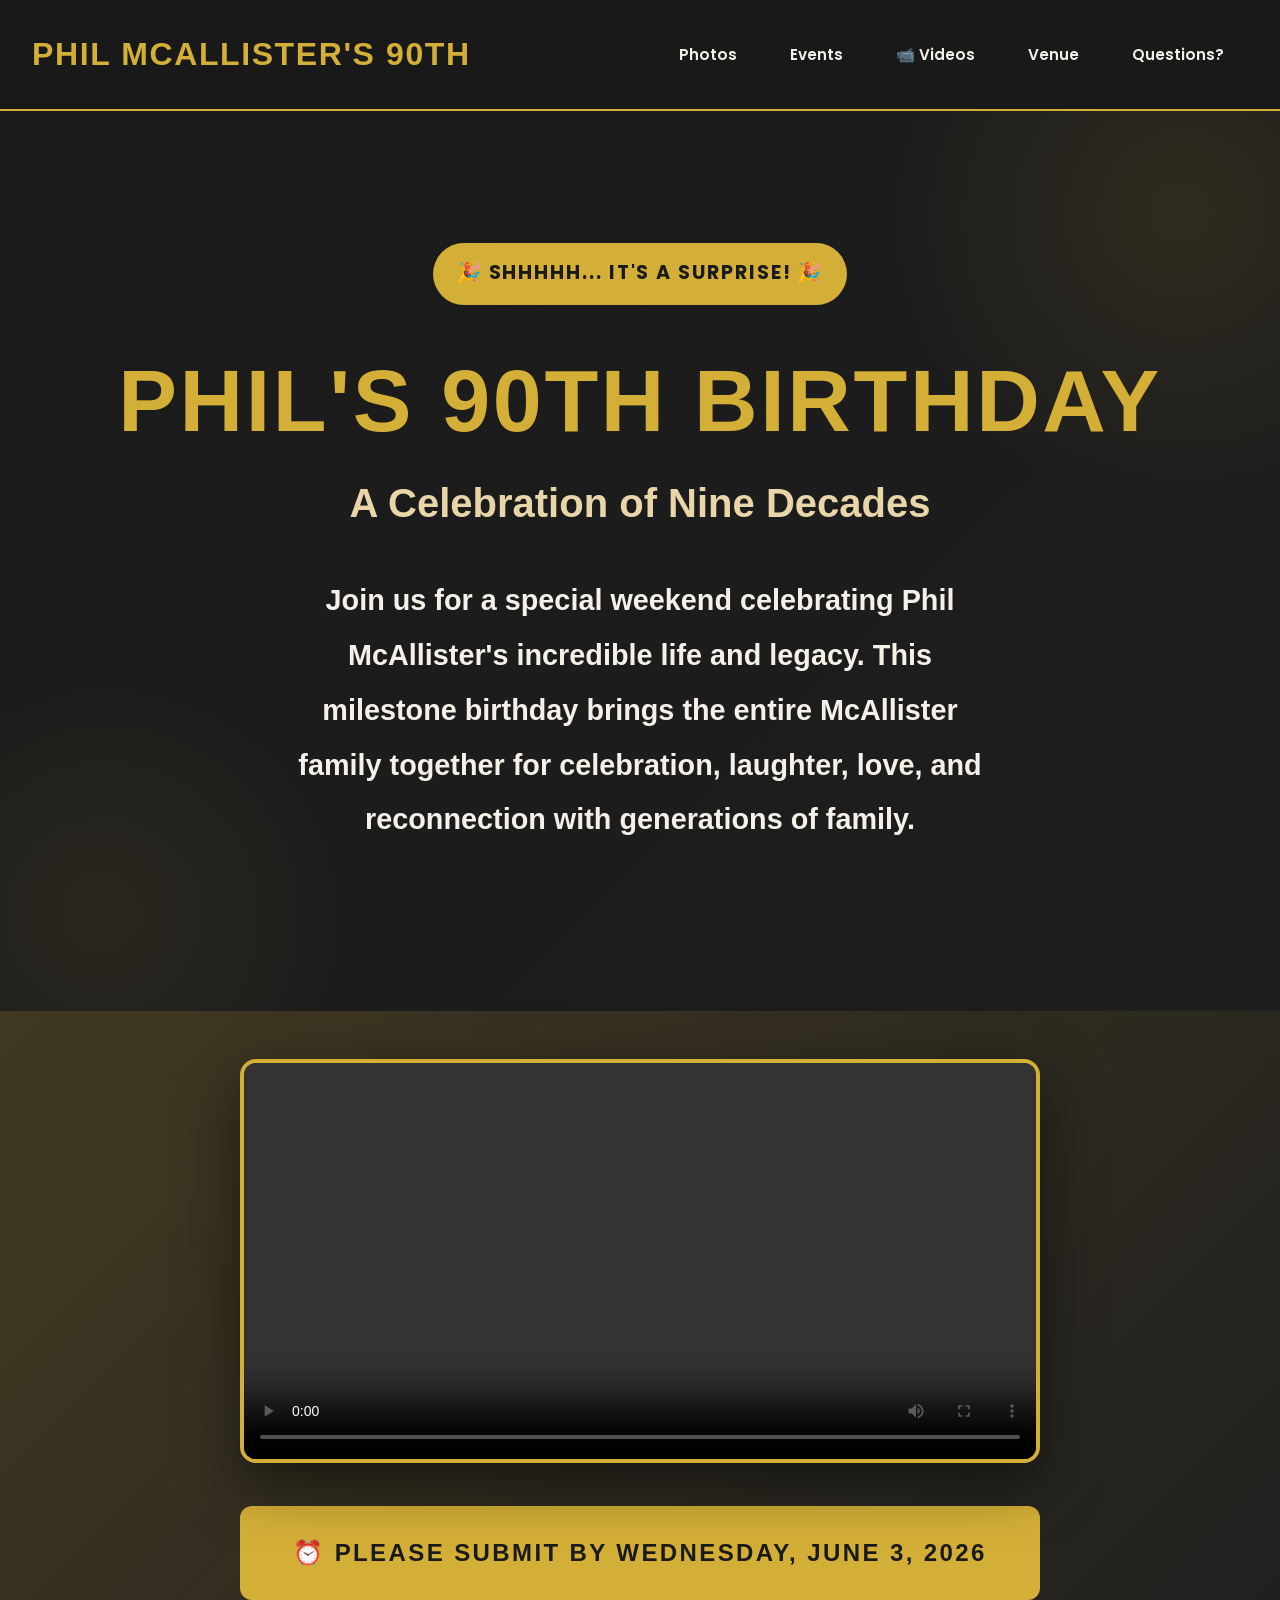
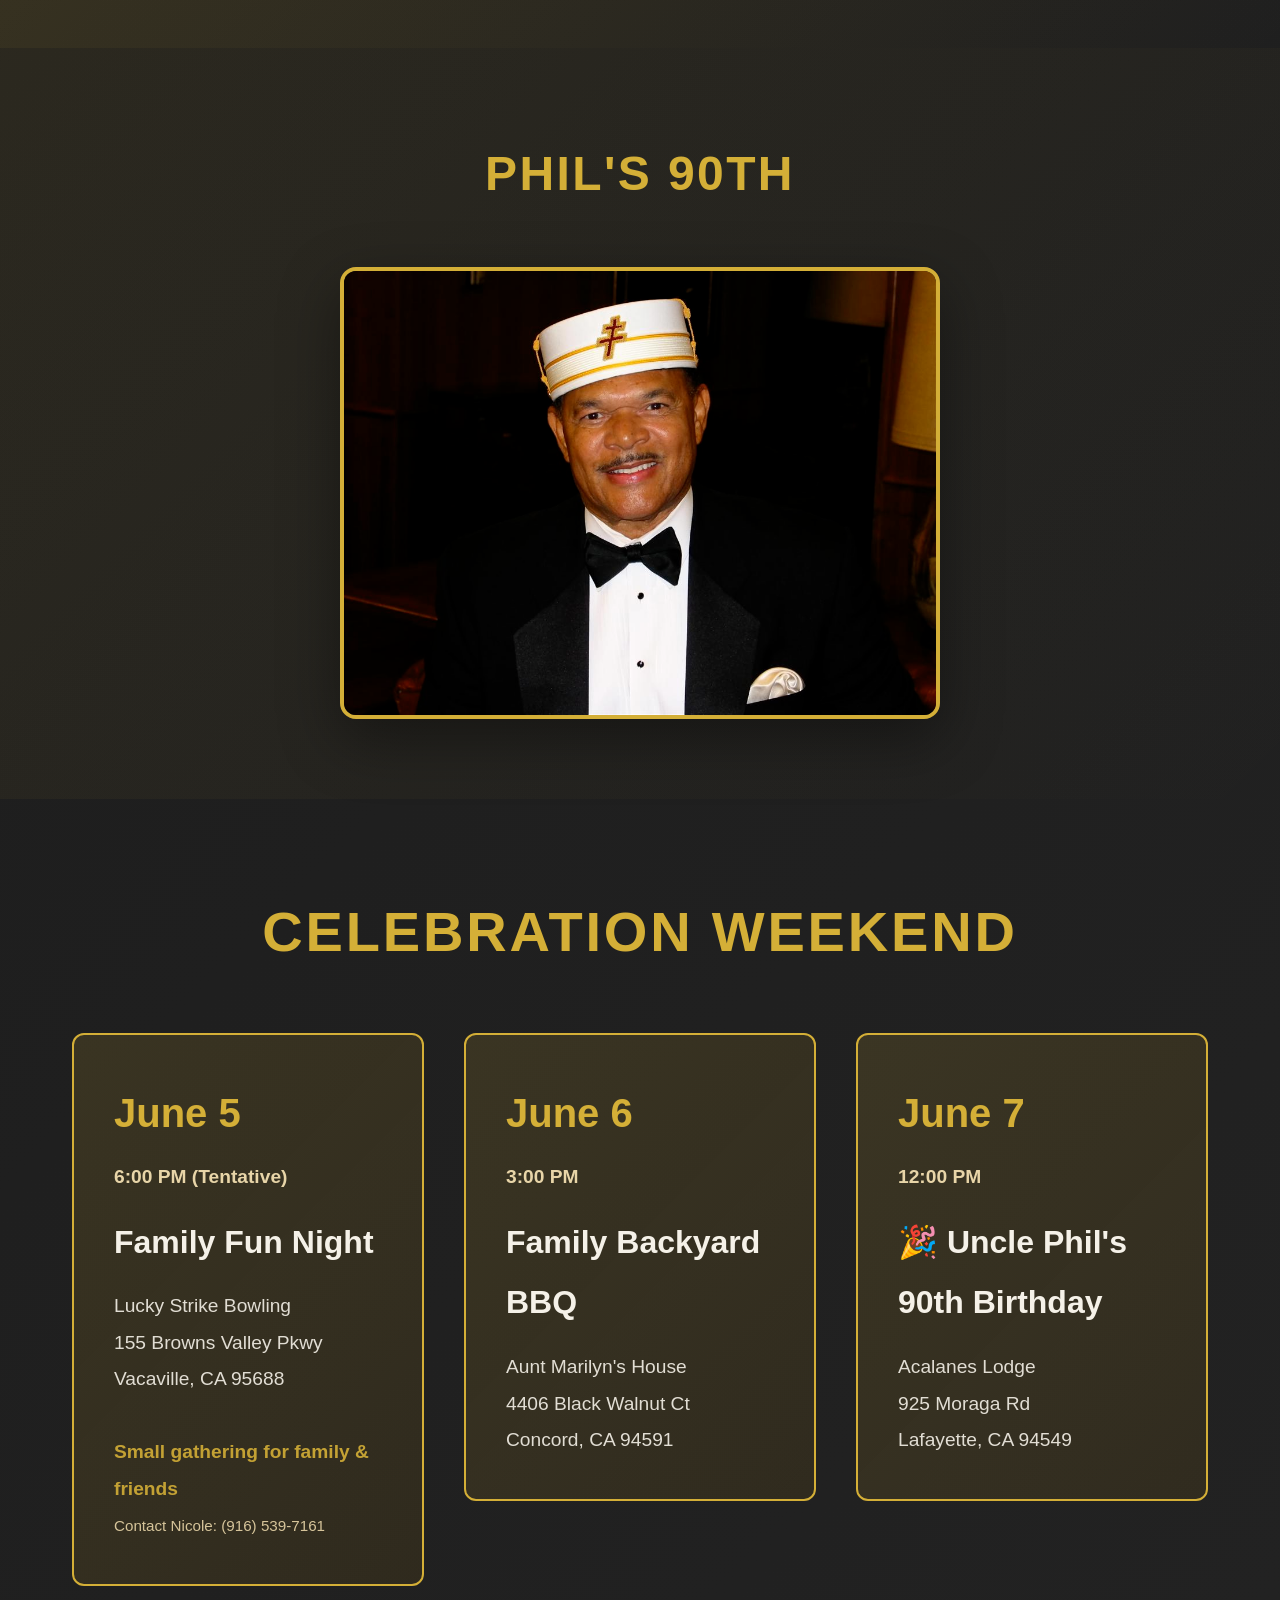
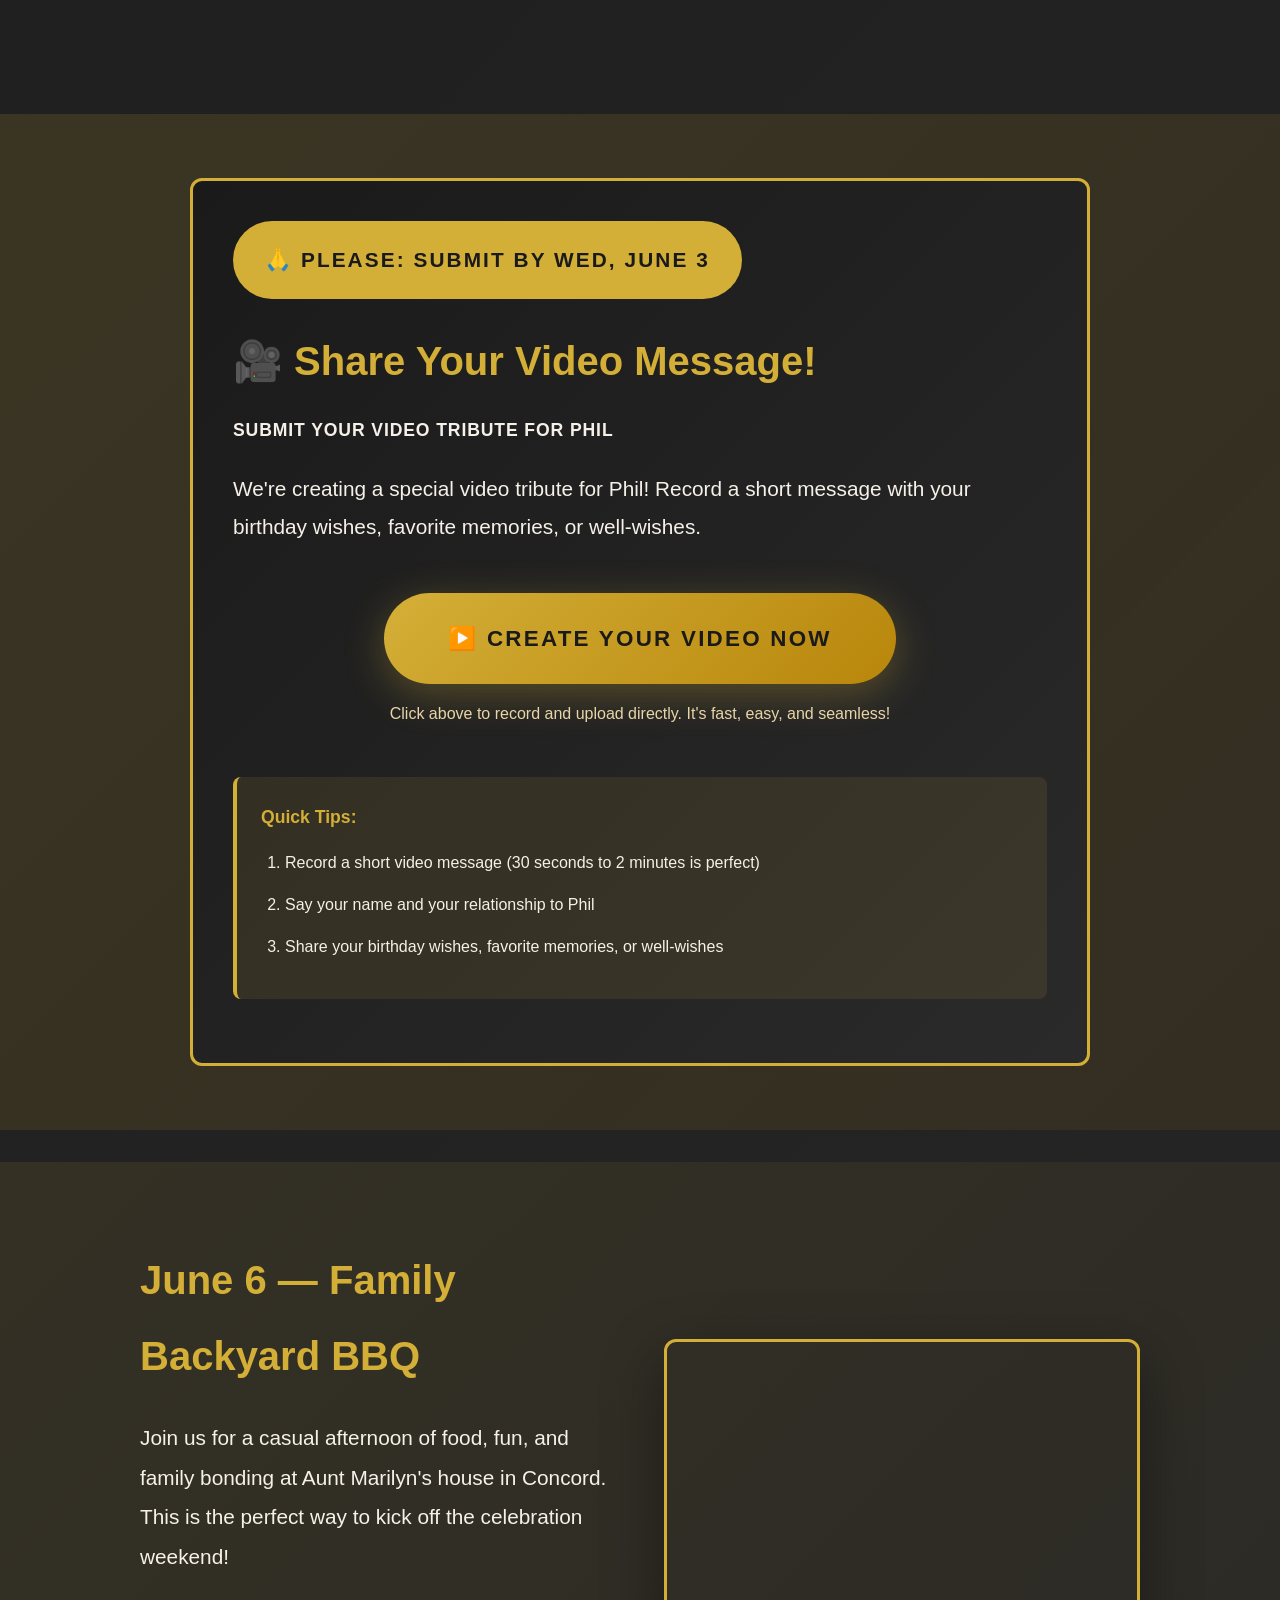
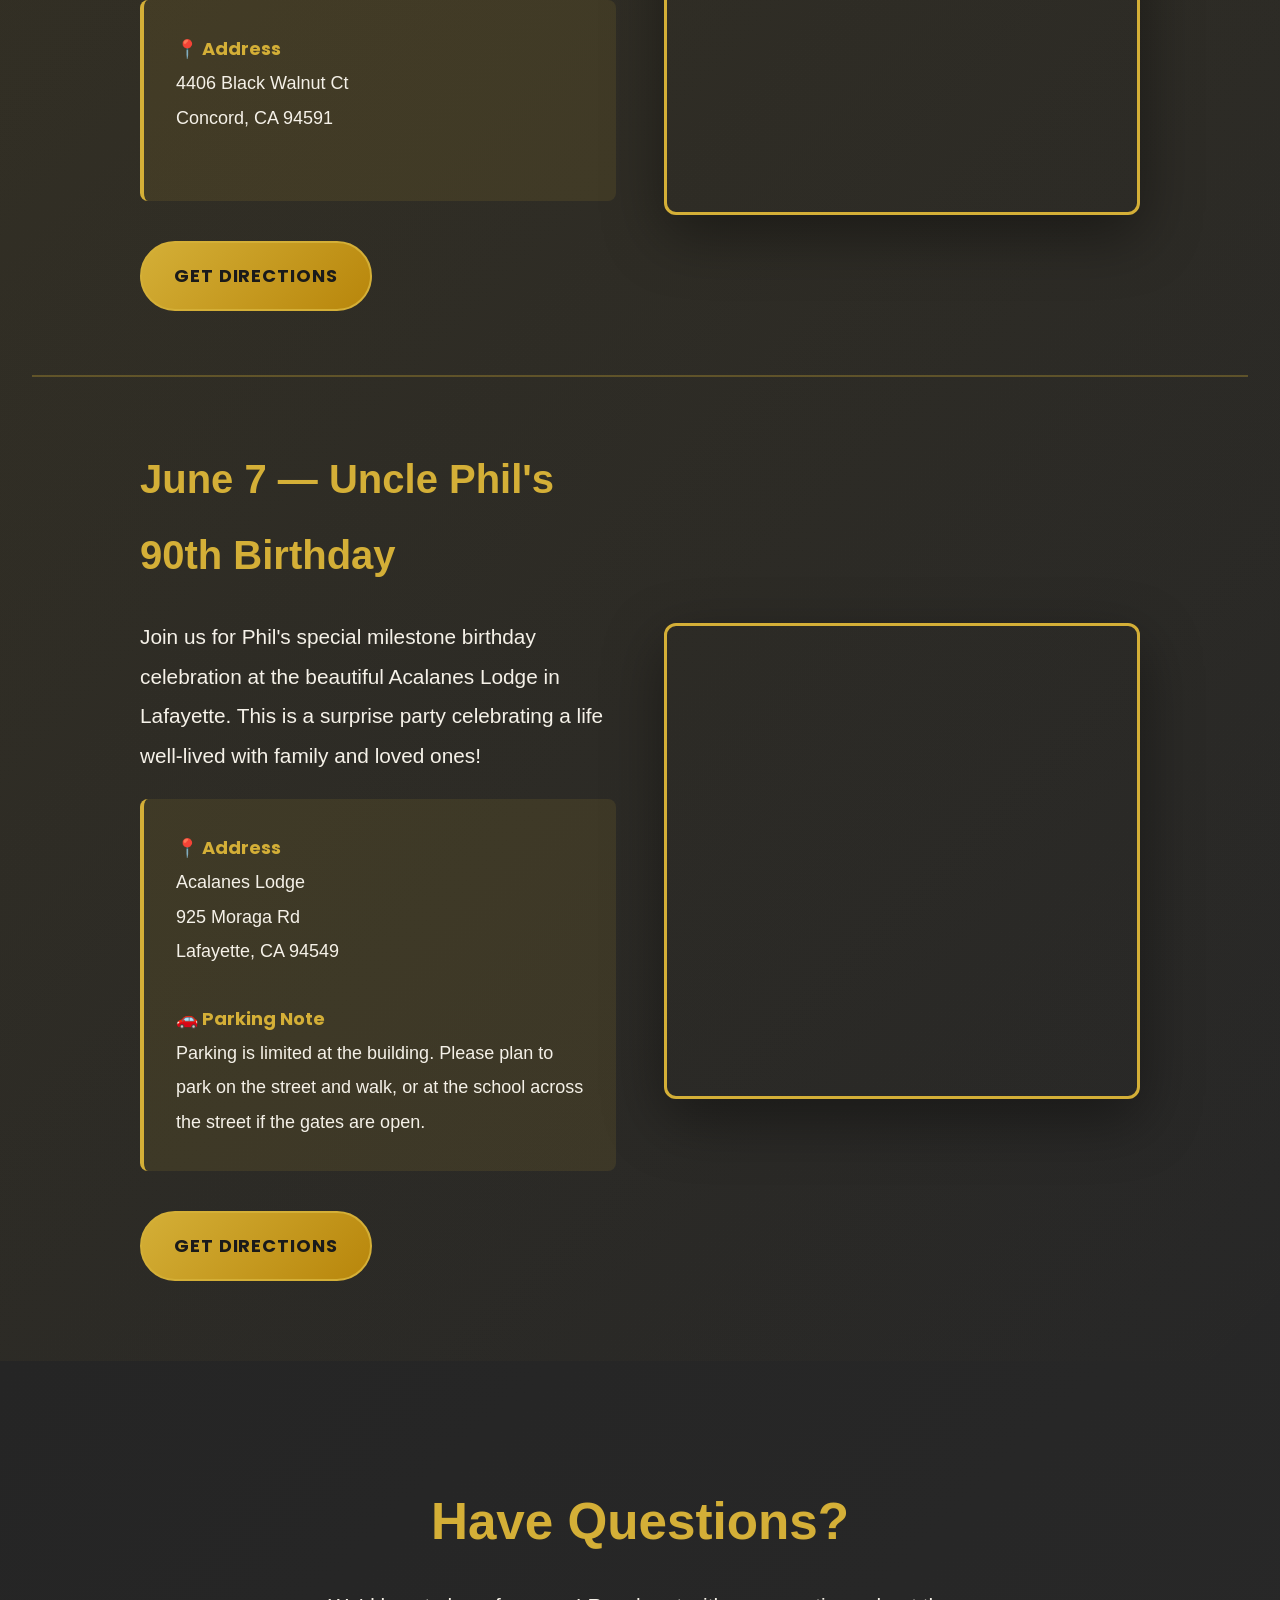
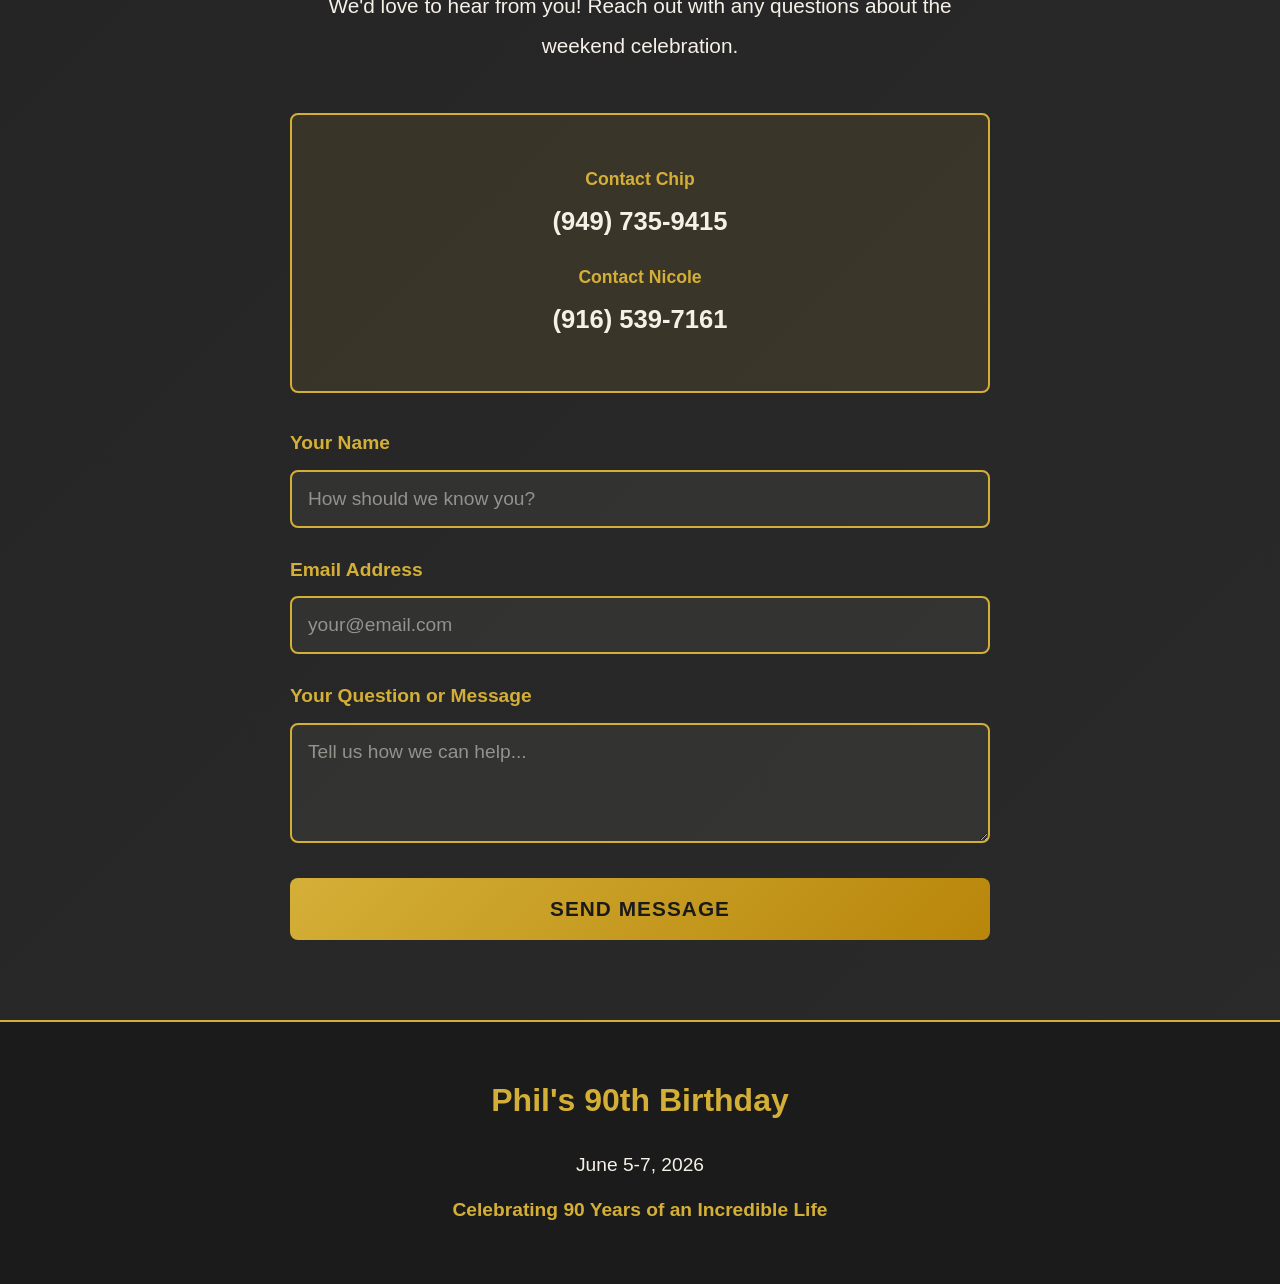
==== commit 5ea489c2: "Update Friday bowling event with contact information - Update Friday event description to indicate s" ====
--- a/index.html
+++ b/index.html
@@ -921,7 +921,7 @@
                     <div class="event-date">June 5</div>
                     <div class="event-time">6:00 PM (Tentative)</div>
                     <h3 class="event-title">Family Fun Night</h3>
-                    <p class="event-location">Lucky Strike Bowling<br>155 Browns Valley Pkwy<br>Vacaville, CA 95688</p>
+                    <p class="event-location">Lucky Strike Bowling<br>155 Browns Valley Pkwy<br>Vacaville, CA 95688<br><br><strong style="color: var(--gold);">Small gathering for family & friends</strong><br><span style="font-size: 0.95rem; color: var(--gold-light);">Contact Nicole: (916) 539-7161</span></p>
                 </div>
             </div>
 
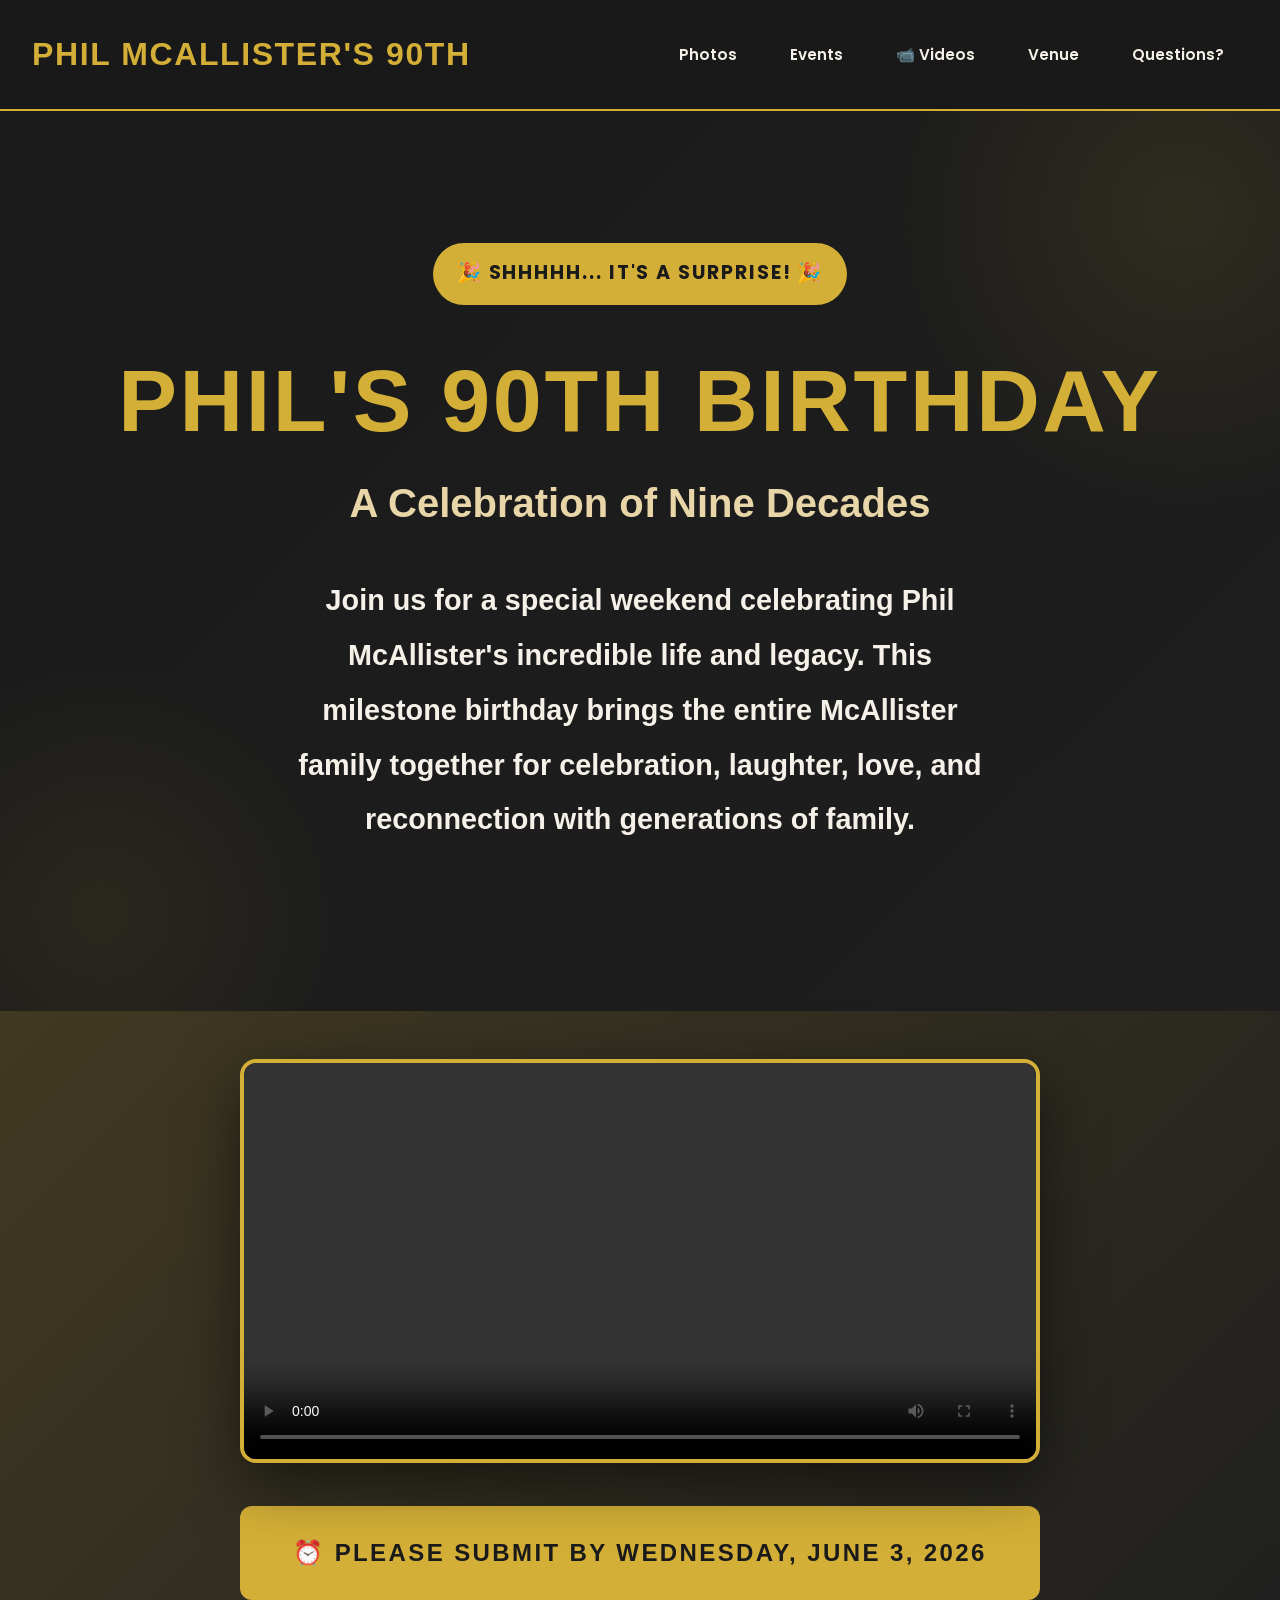
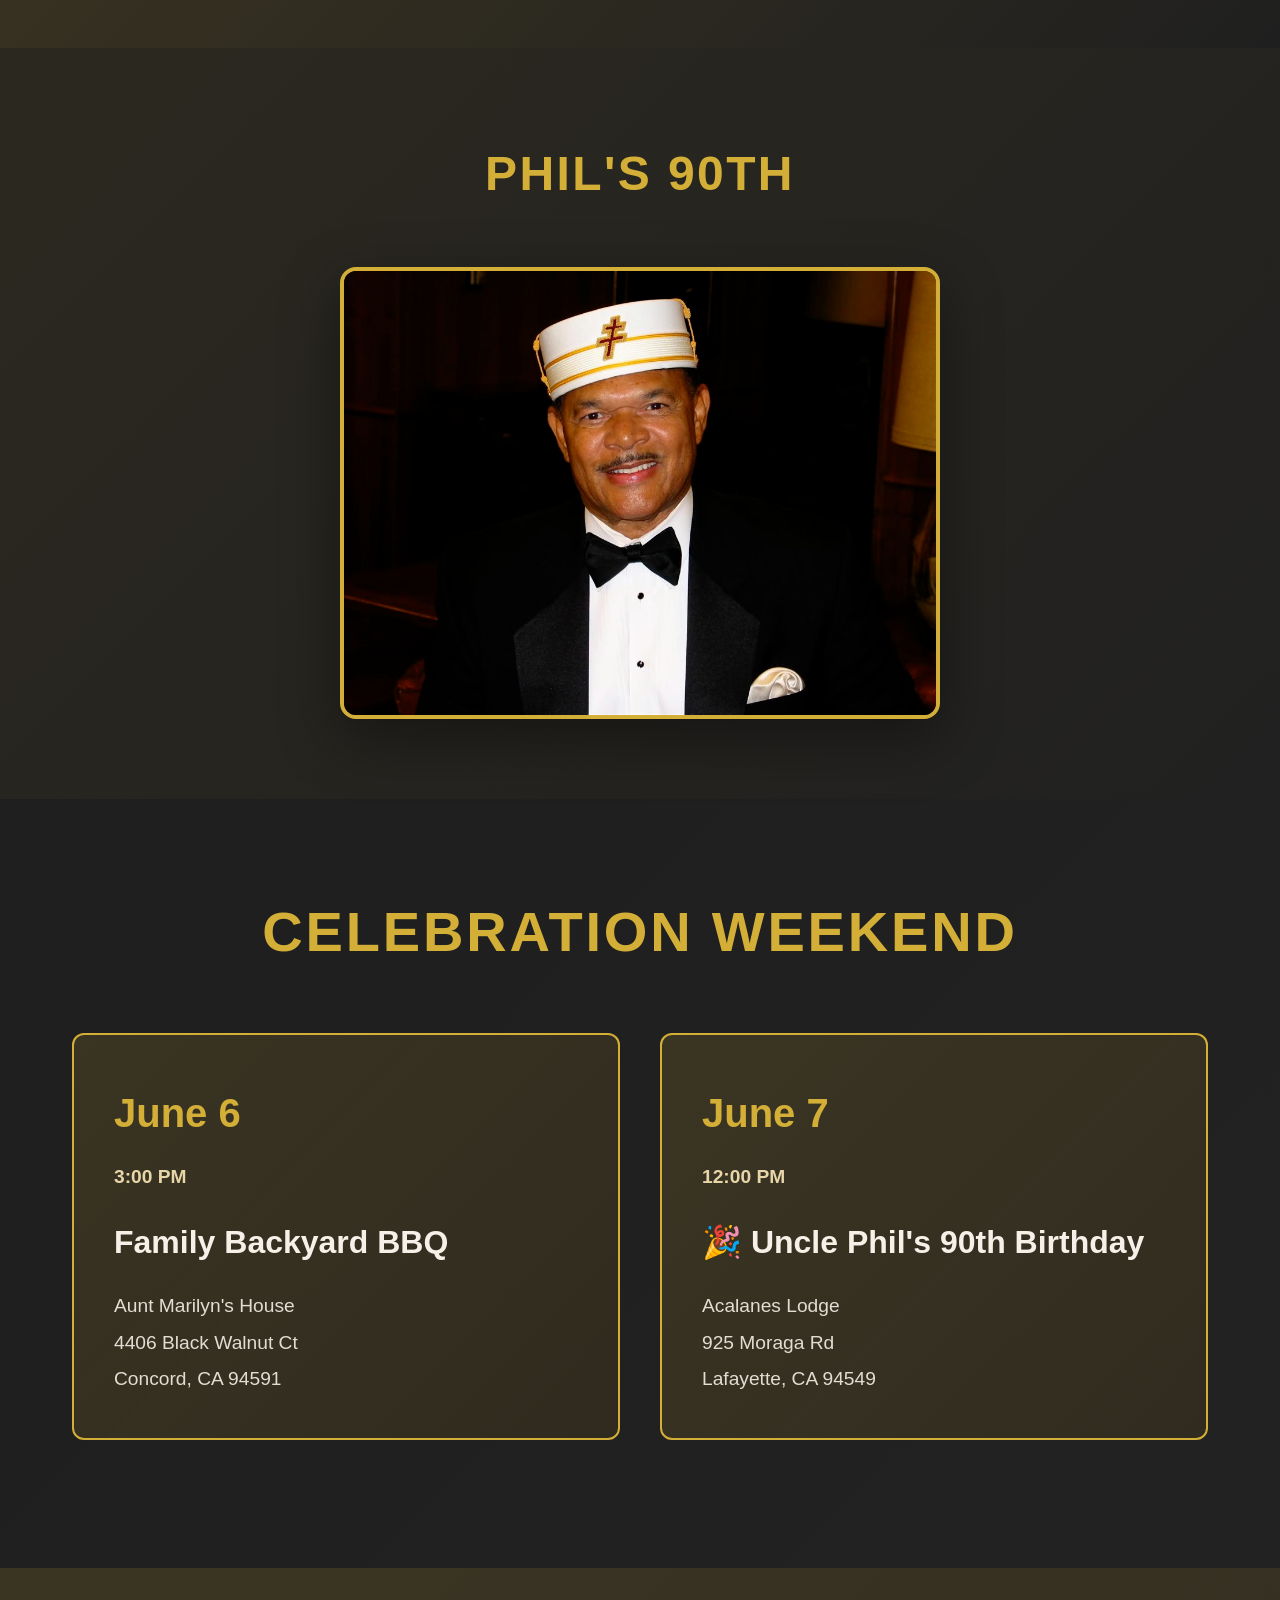
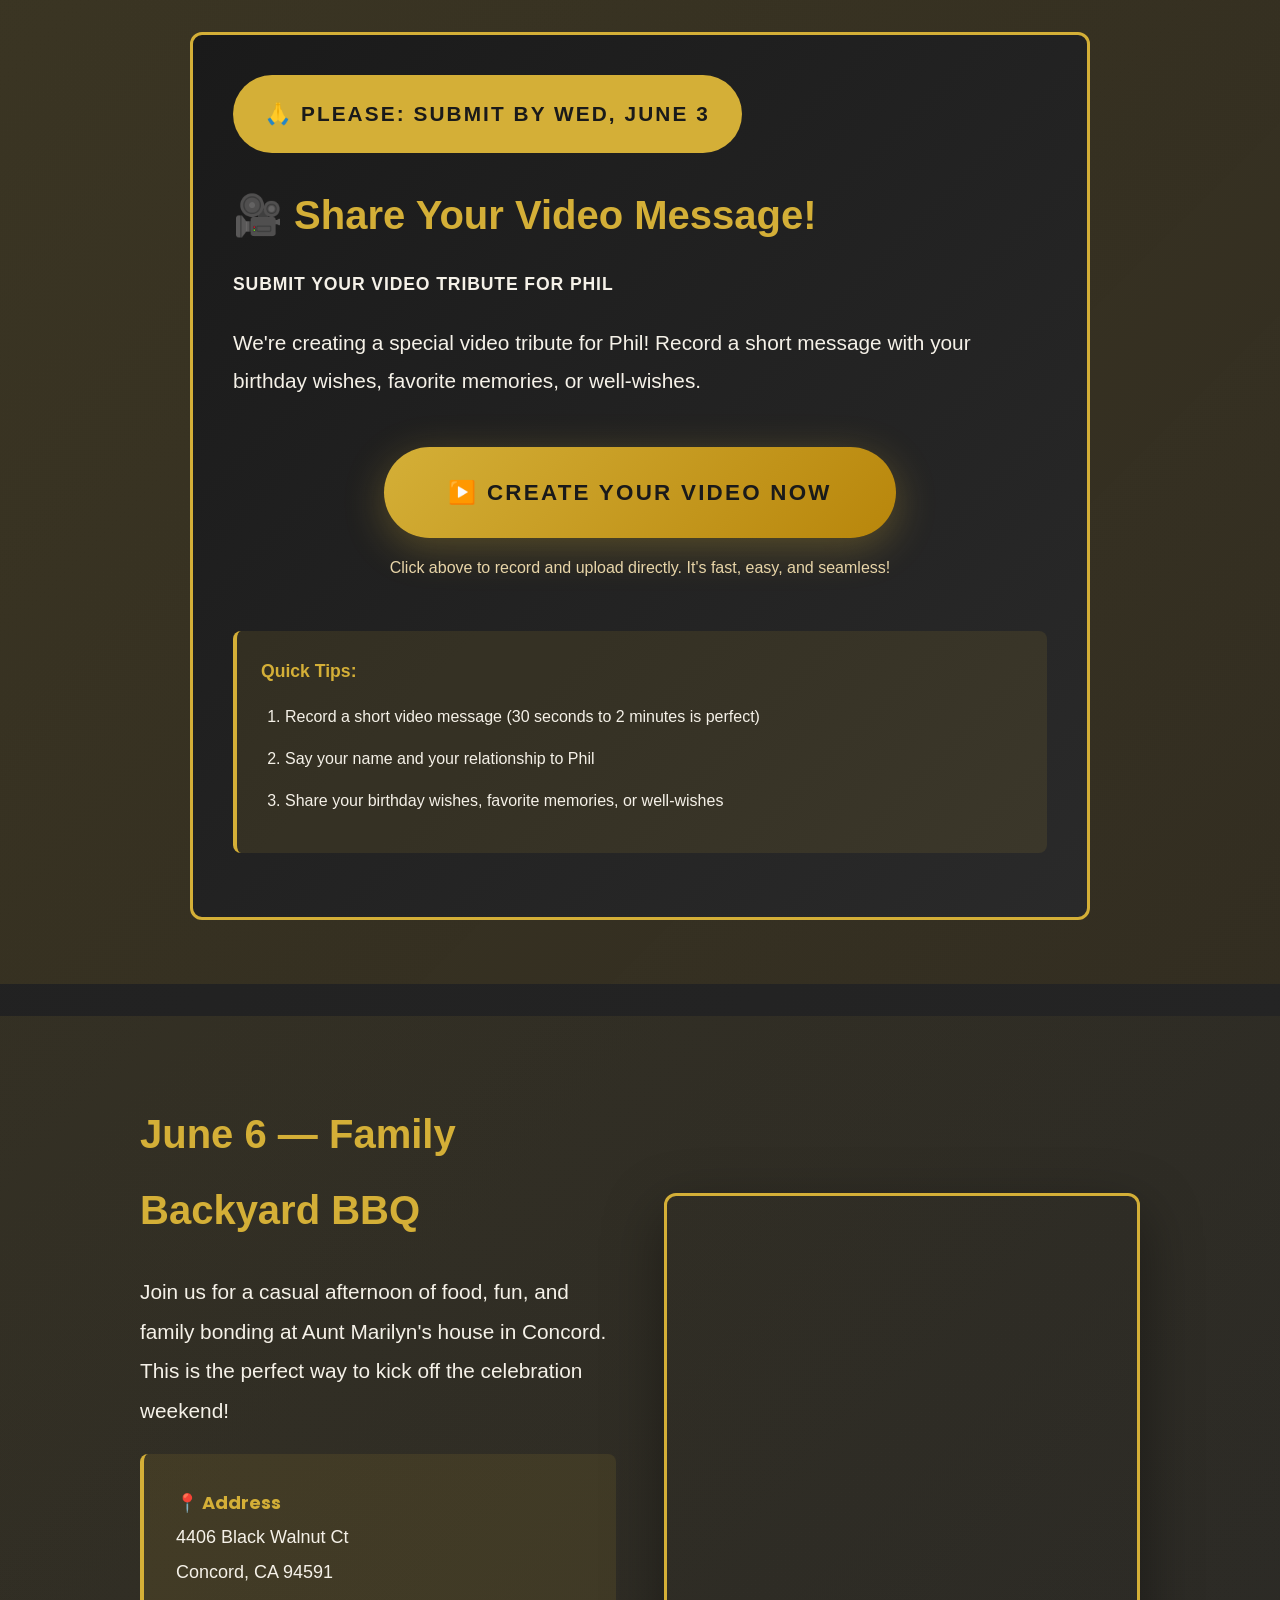
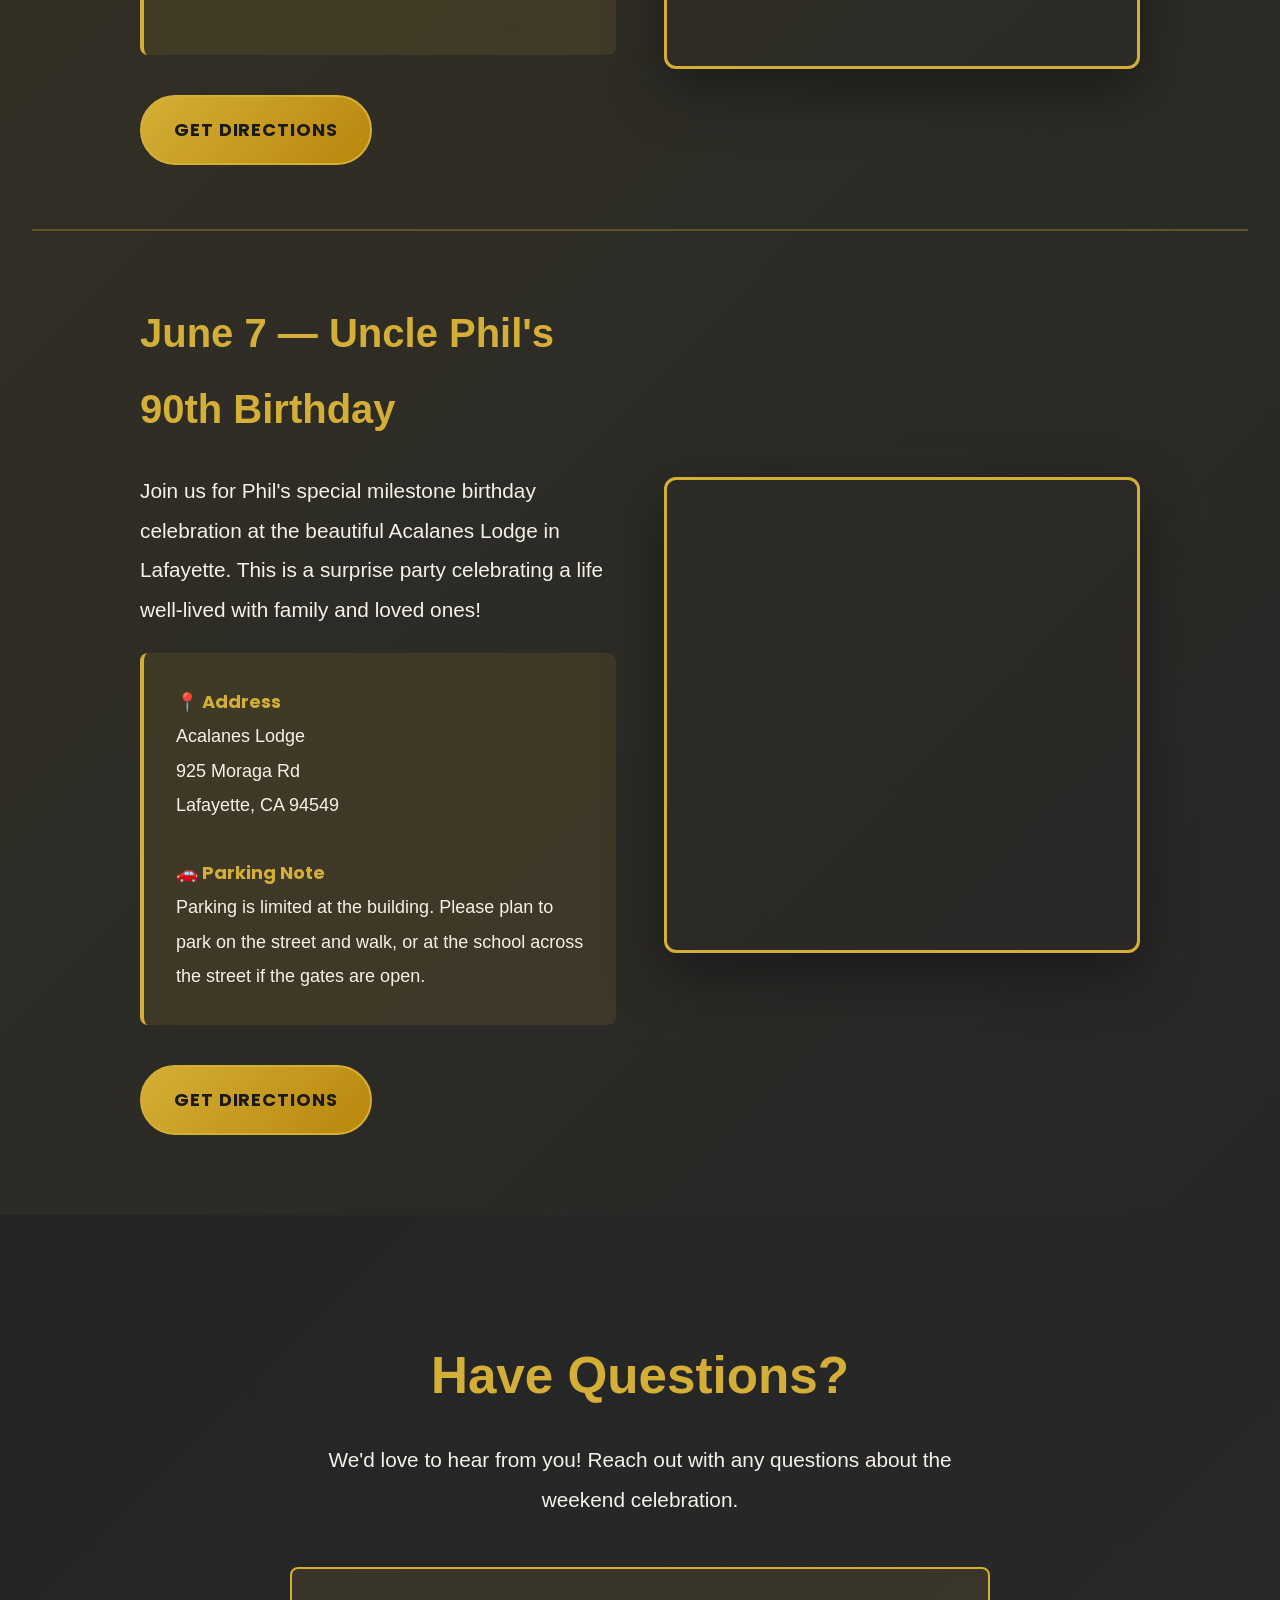
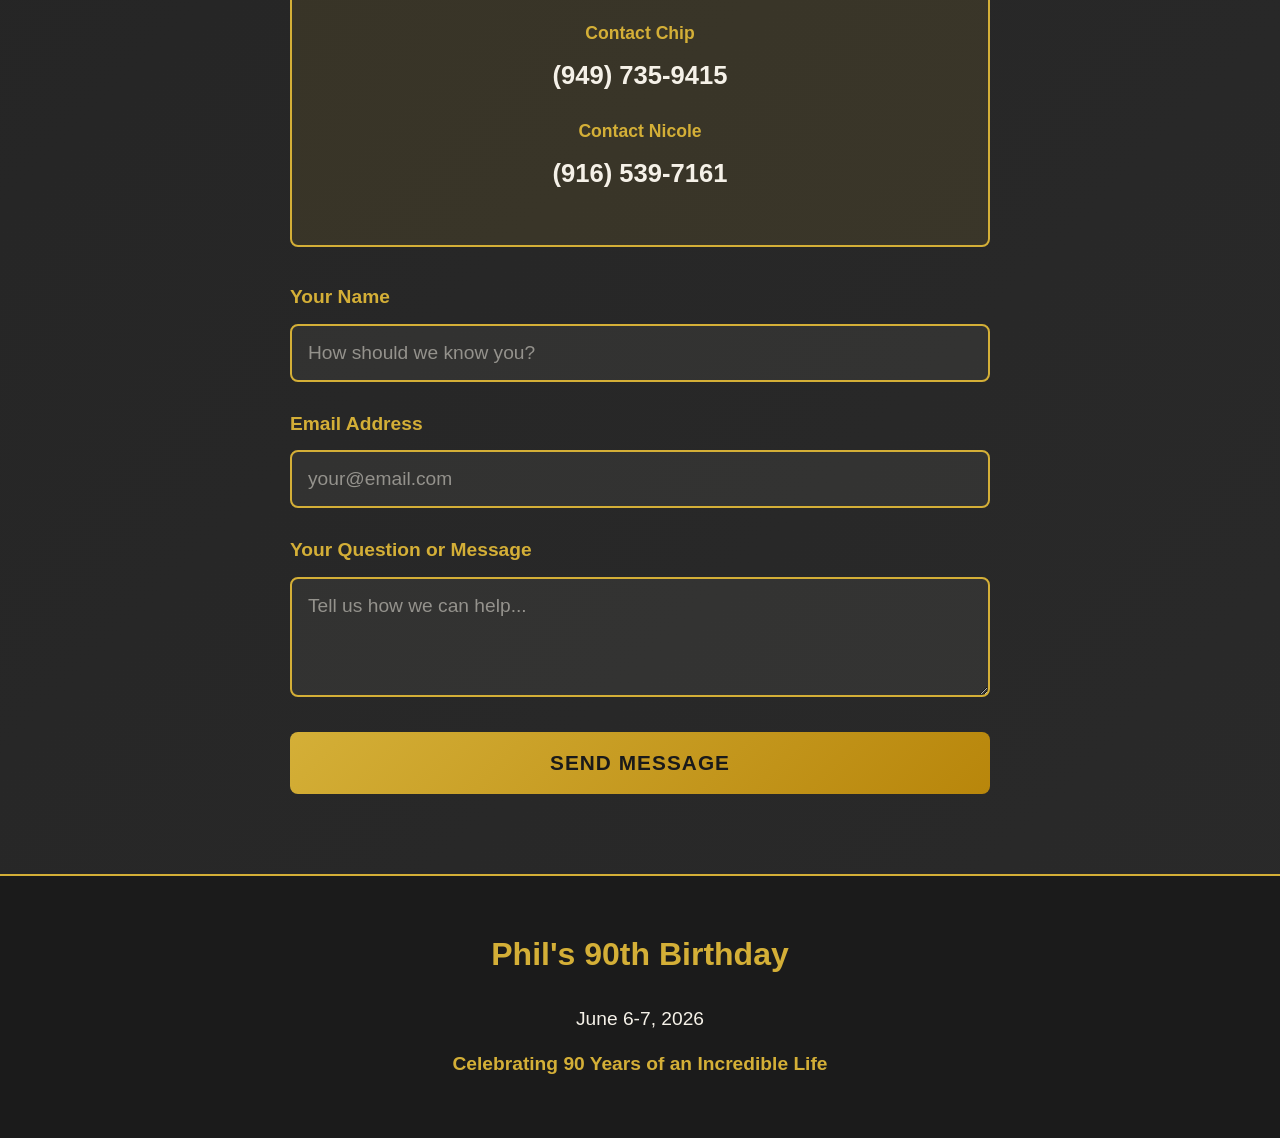
==== commit da7d1285: "Remove canceled bowling event - Remove Friday June 5 bowling event from events section - Update foot" ====
--- a/index.html
+++ b/index.html
@@ -916,15 +916,6 @@
     <section class="events" id="events">
         <h2 class="section-title">Celebration Weekend</h2>
         <div class="events-grid">
-            <div class="event-card">
-                <div class="event-content">
-                    <div class="event-date">June 5</div>
-                    <div class="event-time">6:00 PM (Tentative)</div>
-                    <h3 class="event-title">Family Fun Night</h3>
-                    <p class="event-location">Lucky Strike Bowling<br>155 Browns Valley Pkwy<br>Vacaville, CA 95688<br><br><strong style="color: var(--gold);">Small gathering for family & friends</strong><br><span style="font-size: 0.95rem; color: var(--gold-light);">Contact Nicole: (916) 539-7161</span></p>
-                </div>
-            </div>
-
             <a href="#bbq-venue" style="text-decoration: none; color: inherit;">
                 <div class="event-card" style="cursor: pointer;">
                     <div class="event-content">
@@ -1074,7 +1065,7 @@
     <footer>
         <div class="footer-content">
             <h3>Phil's 90th Birthday</h3>
-            <p>June 5-7, 2026</p>
+            <p>June 6-7, 2026</p>
             <p class="footer-tagline">Celebrating 90 Years of an Incredible Life</p>
         </div>
     </footer>
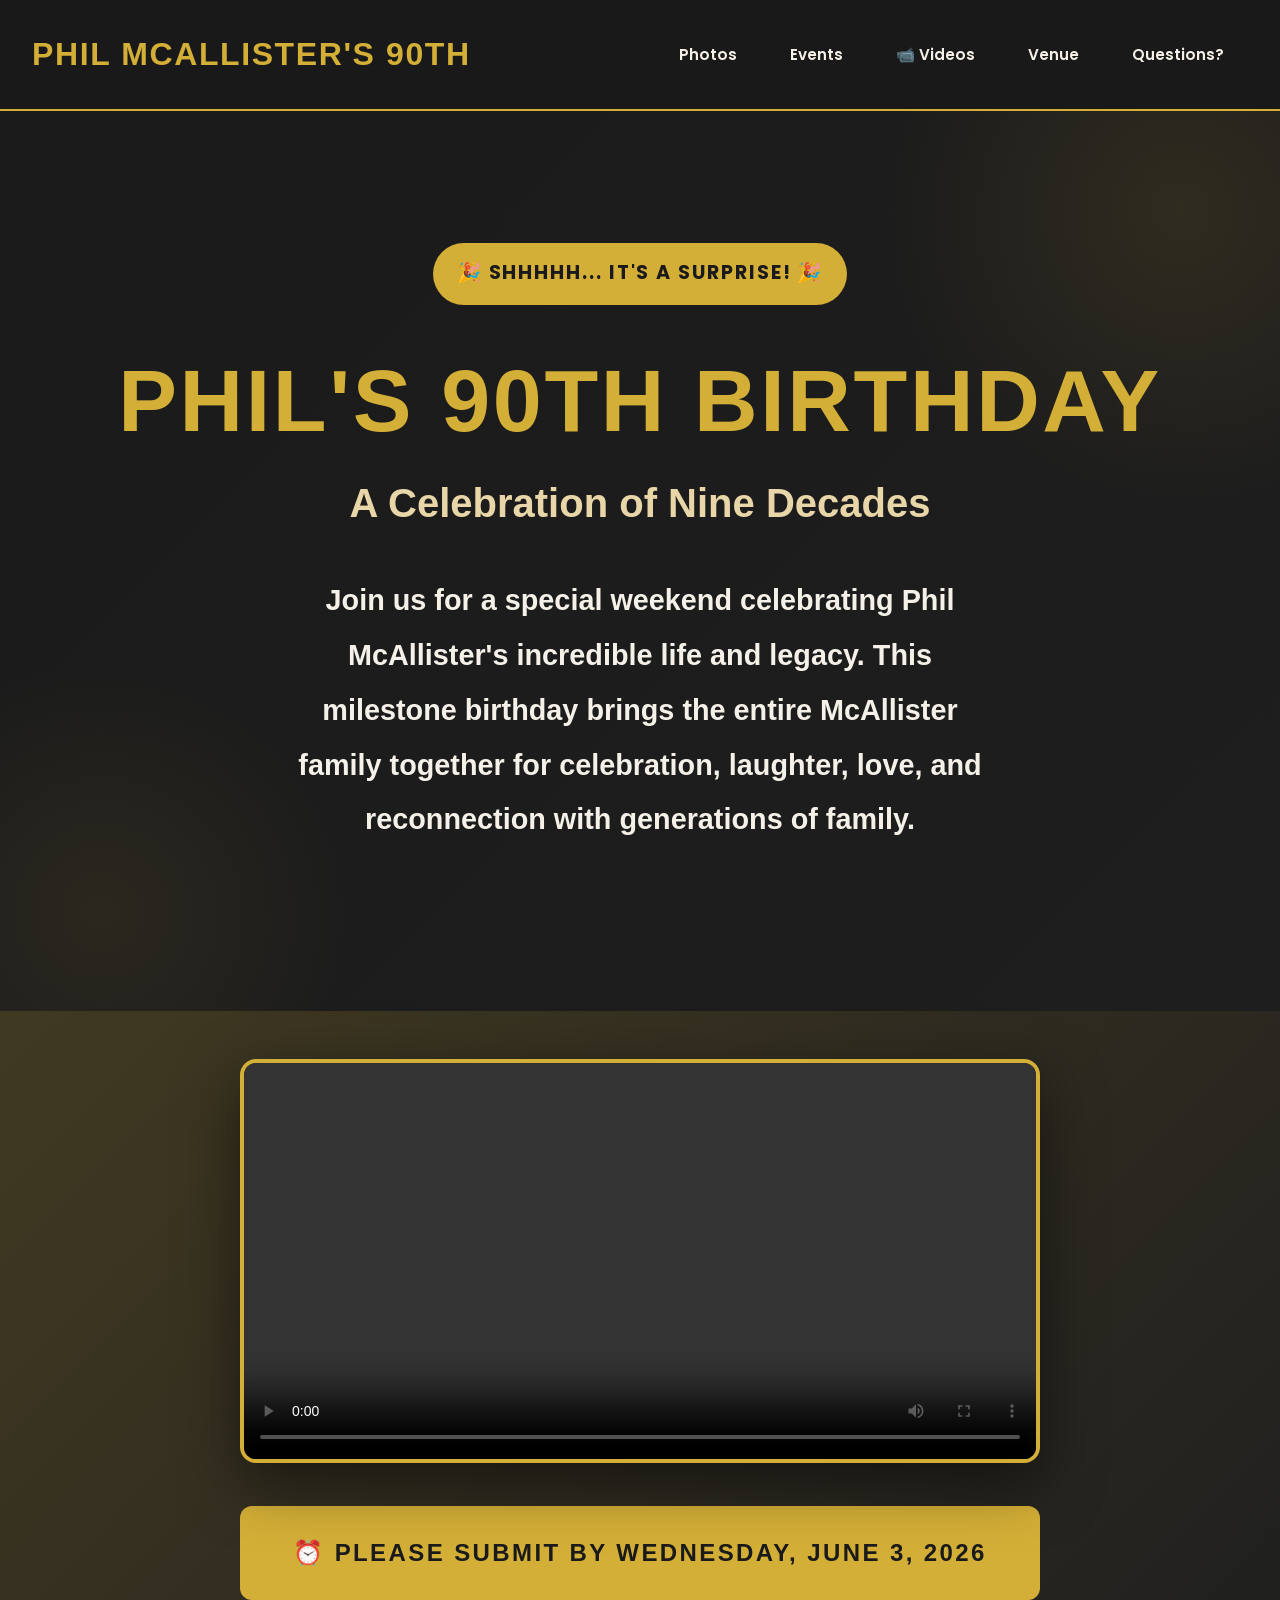
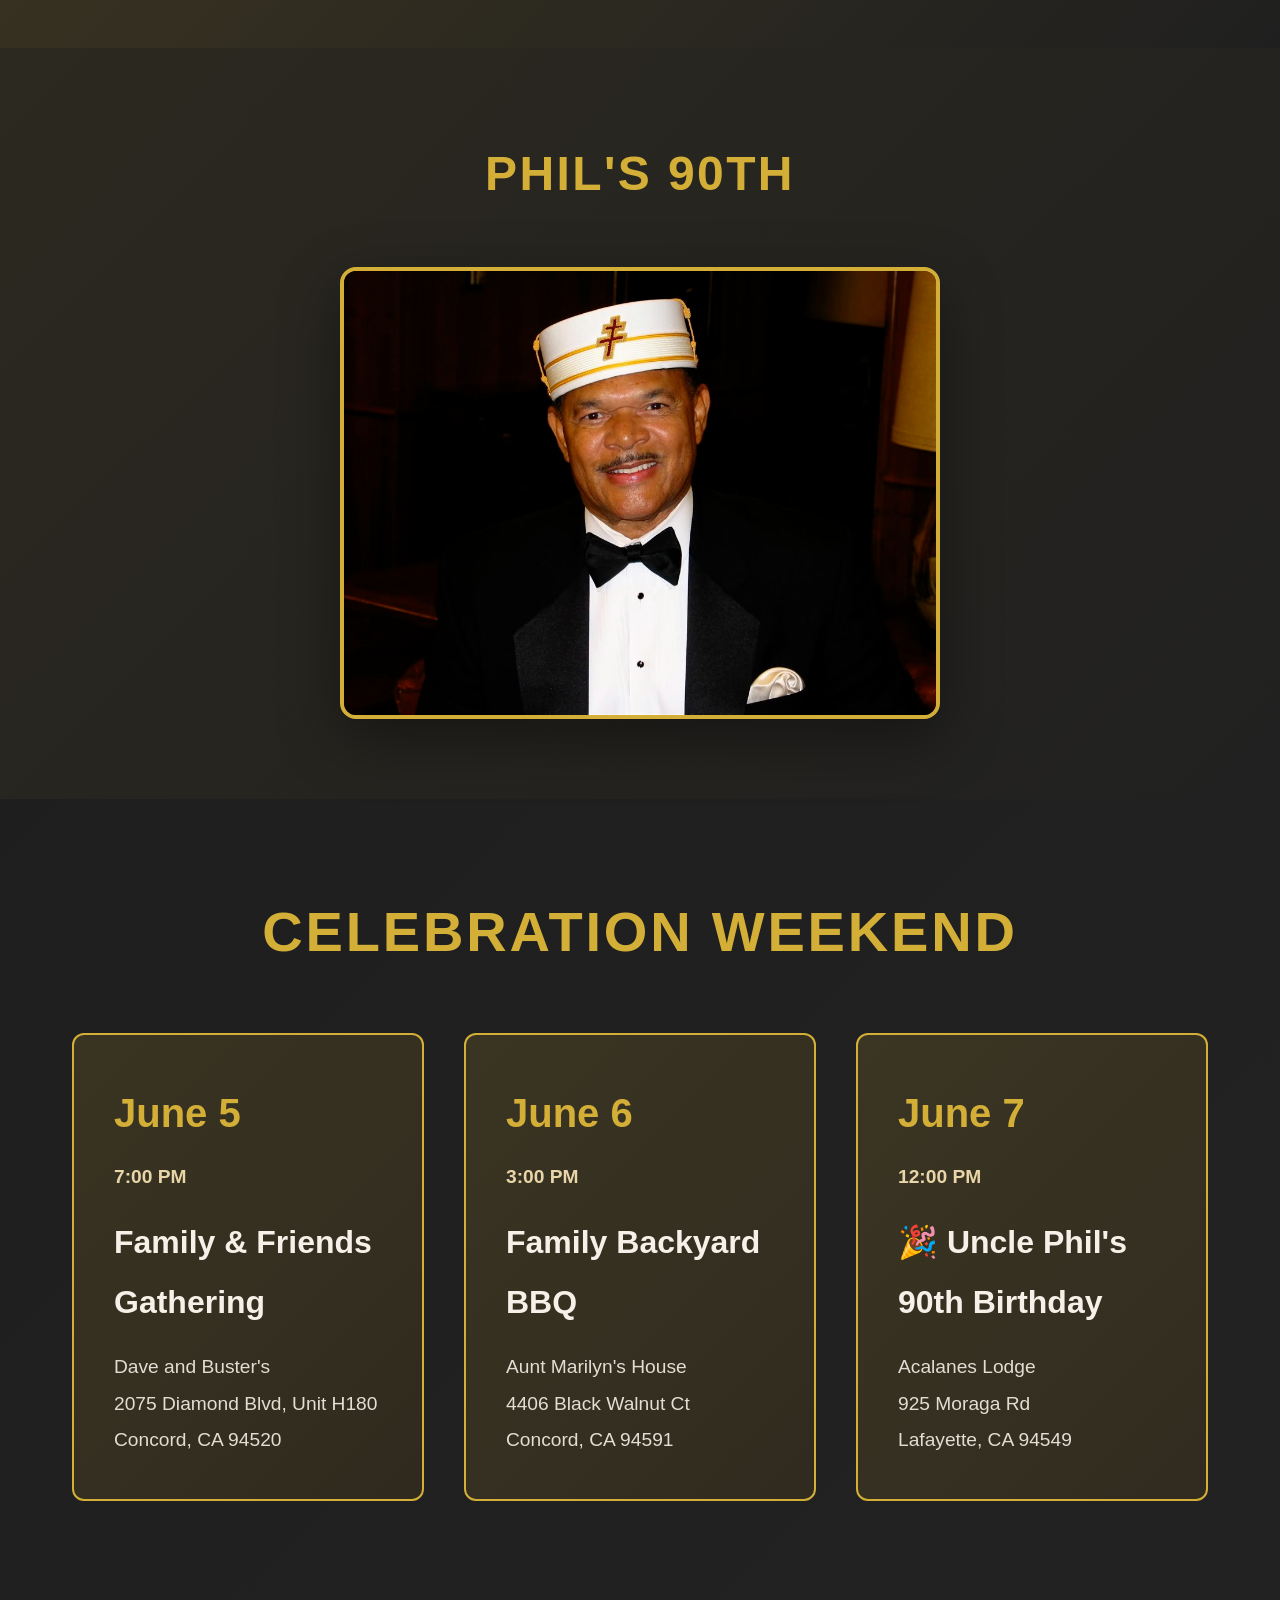
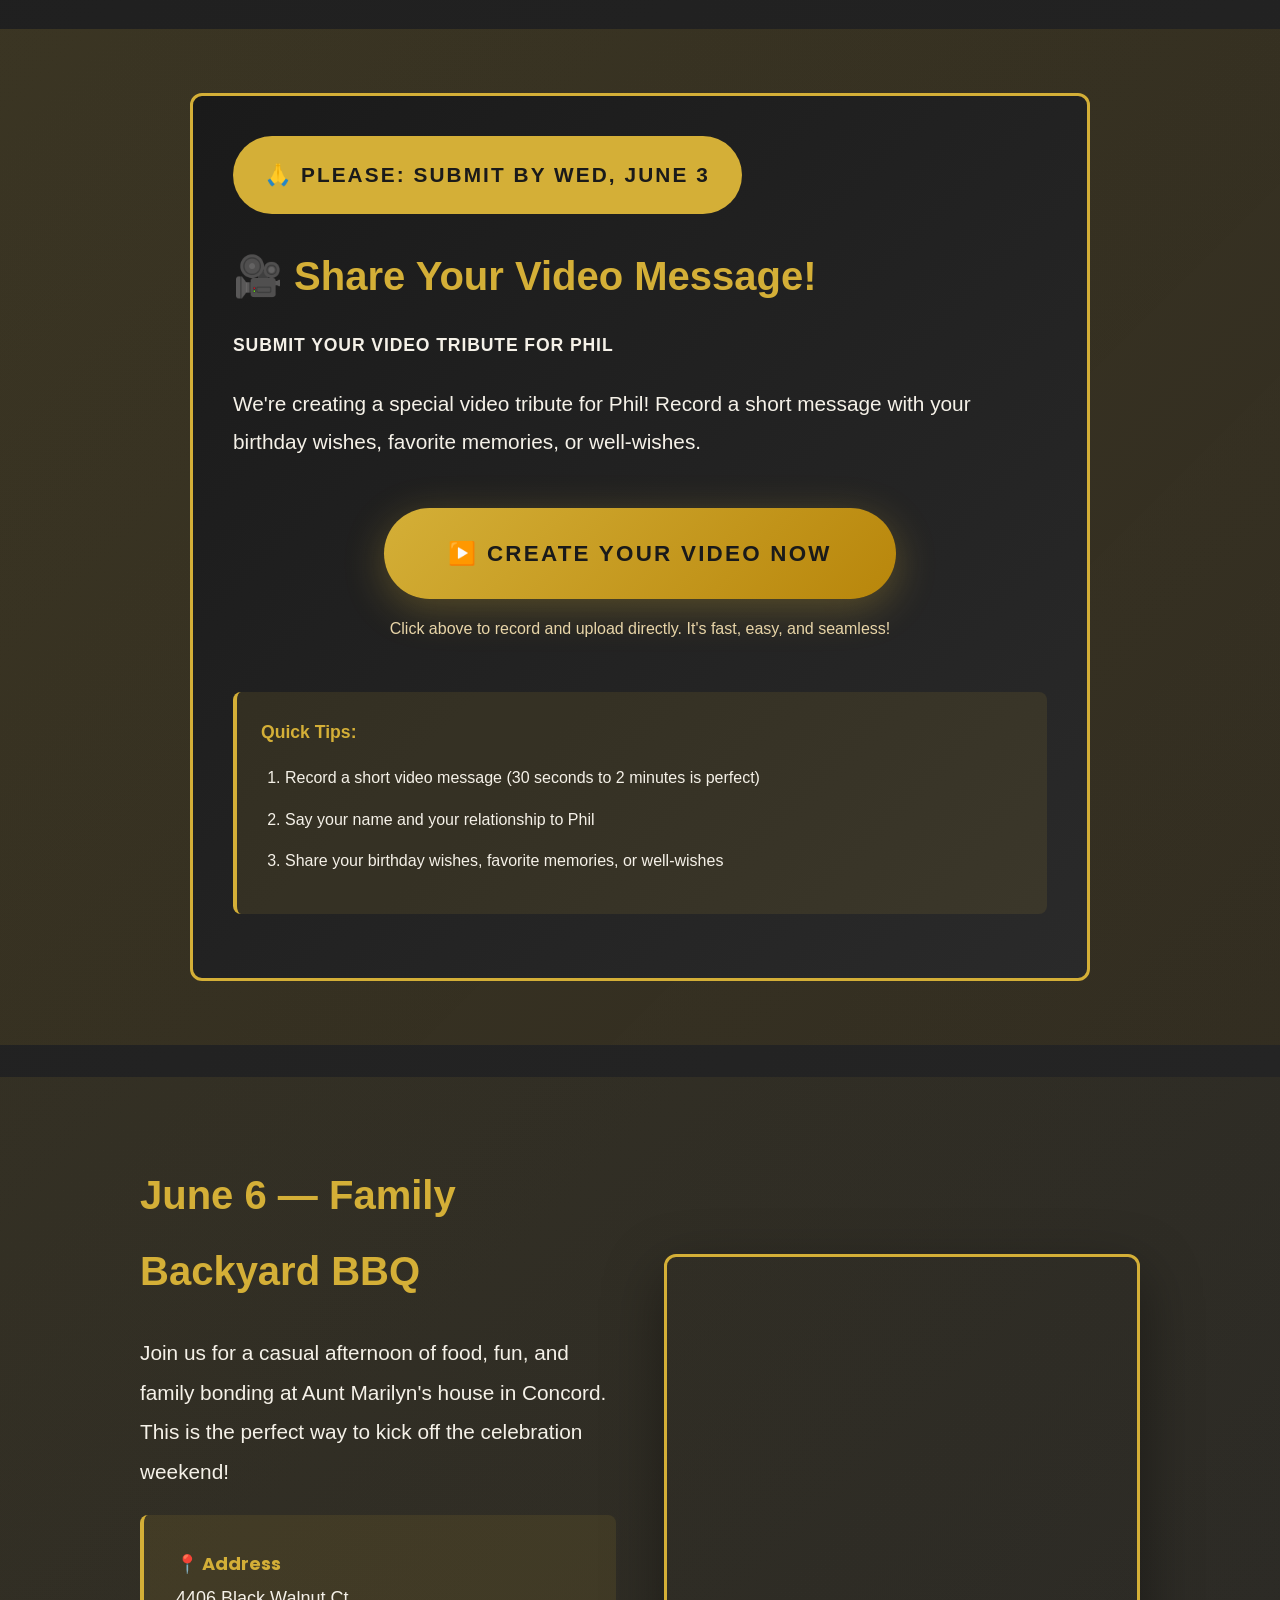
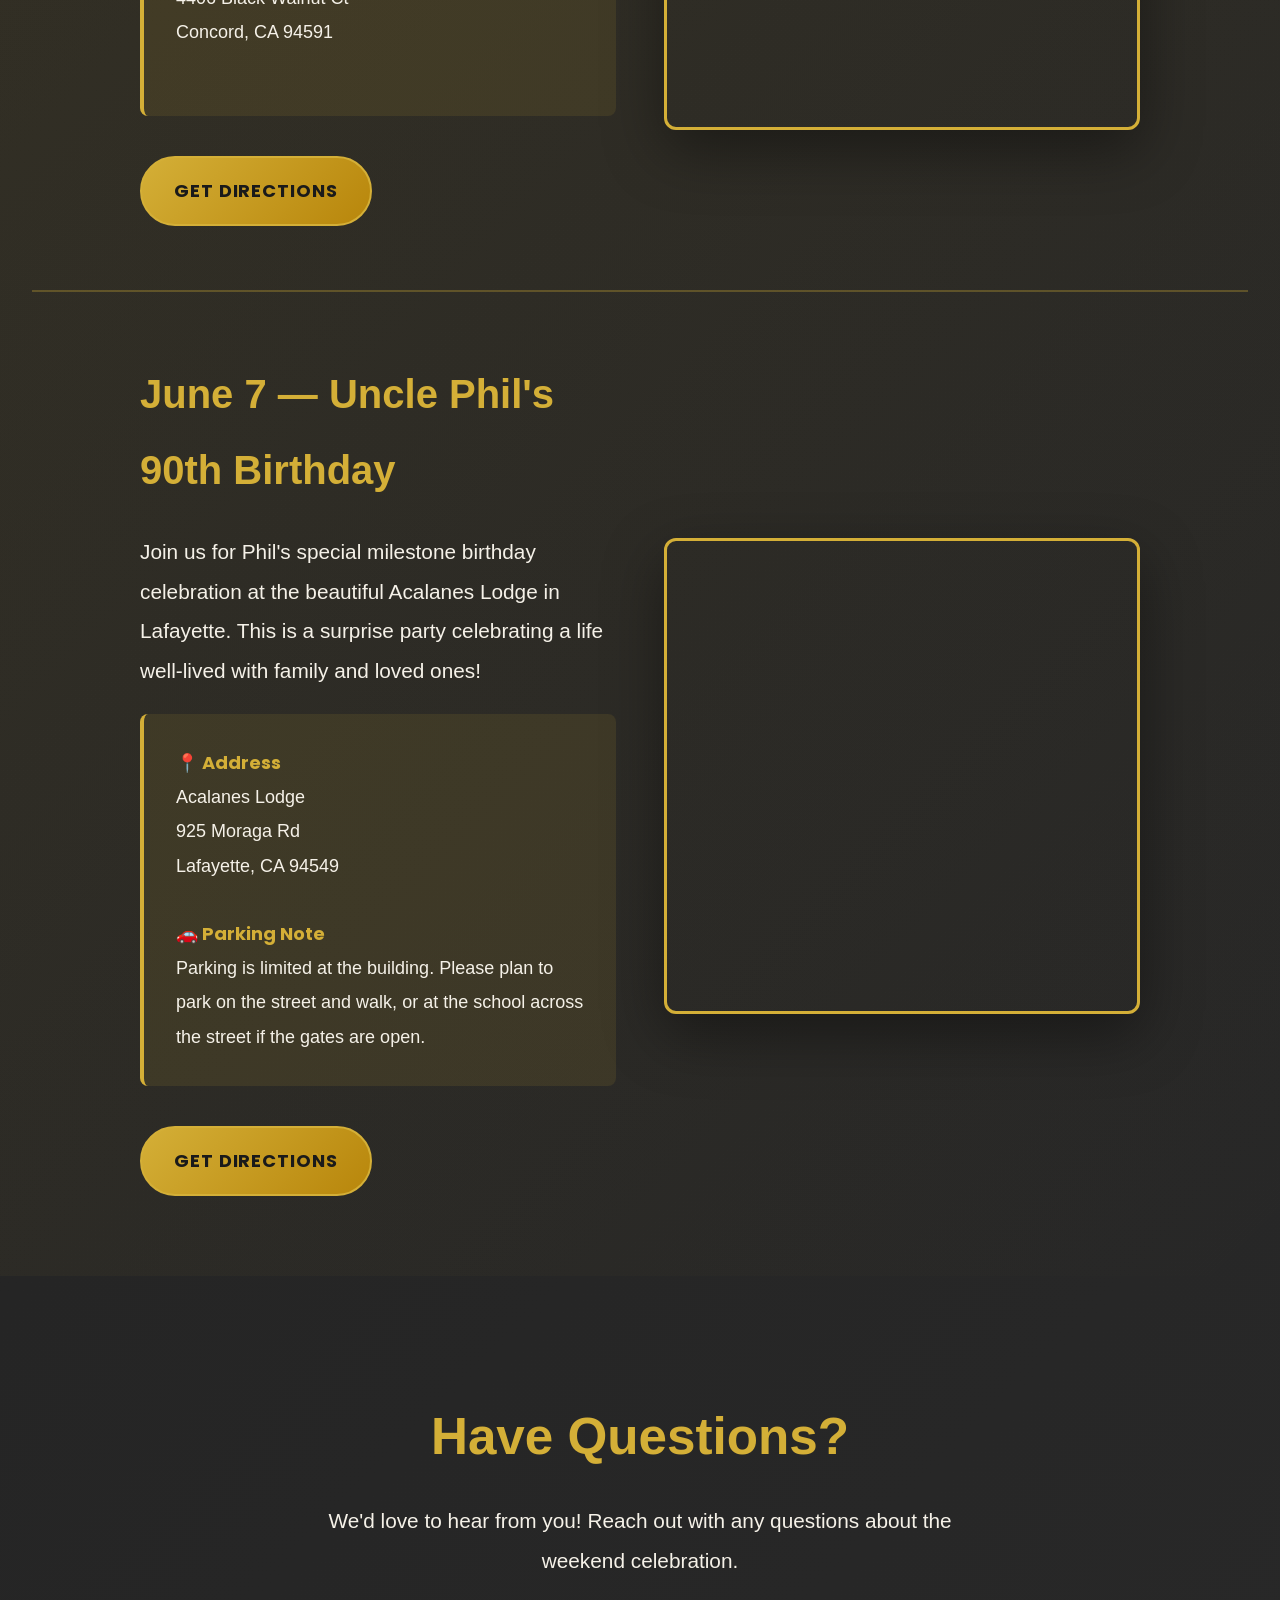
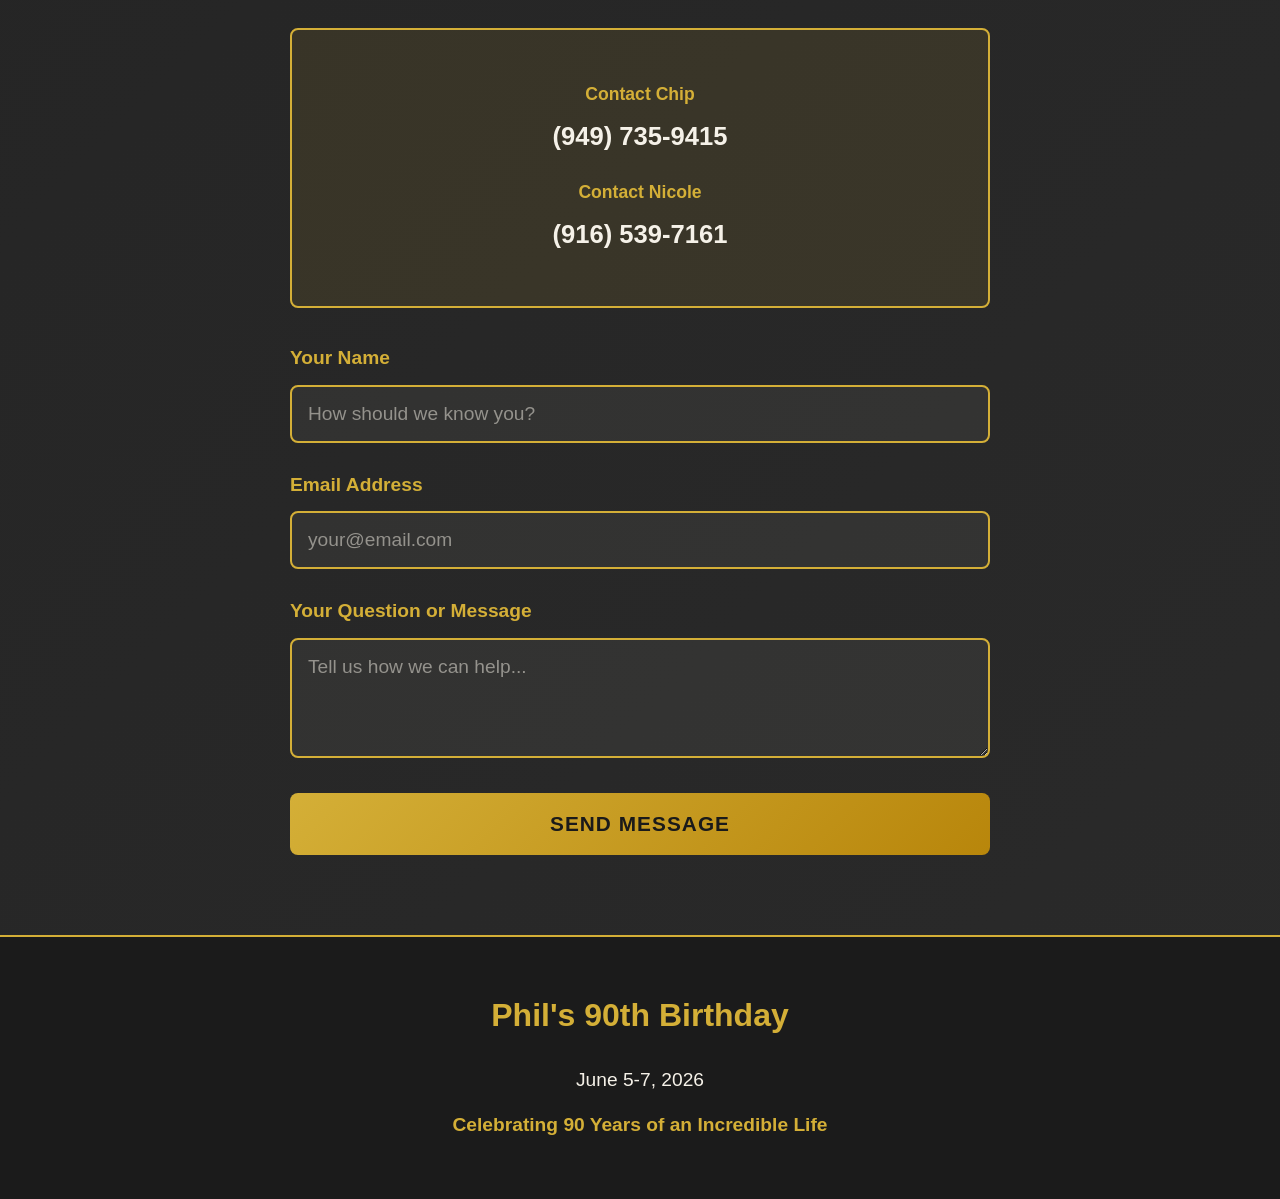
==== commit 7adfe203: "Add Friday Dave and Buster's event - Add Friday June 5 event at Dave and Buster's in Concord, CA at " ====
--- a/index.html
+++ b/index.html
@@ -916,6 +916,15 @@
     <section class="events" id="events">
         <h2 class="section-title">Celebration Weekend</h2>
         <div class="events-grid">
+            <div class="event-card">
+                <div class="event-content">
+                    <div class="event-date">June 5</div>
+                    <div class="event-time">7:00 PM</div>
+                    <h3 class="event-title">Family & Friends Gathering</h3>
+                    <p class="event-location">Dave and Buster's<br>2075 Diamond Blvd, Unit H180<br>Concord, CA 94520</p>
+                </div>
+            </div>
+
             <a href="#bbq-venue" style="text-decoration: none; color: inherit;">
                 <div class="event-card" style="cursor: pointer;">
                     <div class="event-content">
@@ -1065,7 +1074,7 @@
     <footer>
         <div class="footer-content">
             <h3>Phil's 90th Birthday</h3>
-            <p>June 6-7, 2026</p>
+            <p>June 5-7, 2026</p>
             <p class="footer-tagline">Celebrating 90 Years of an Incredible Life</p>
         </div>
     </footer>
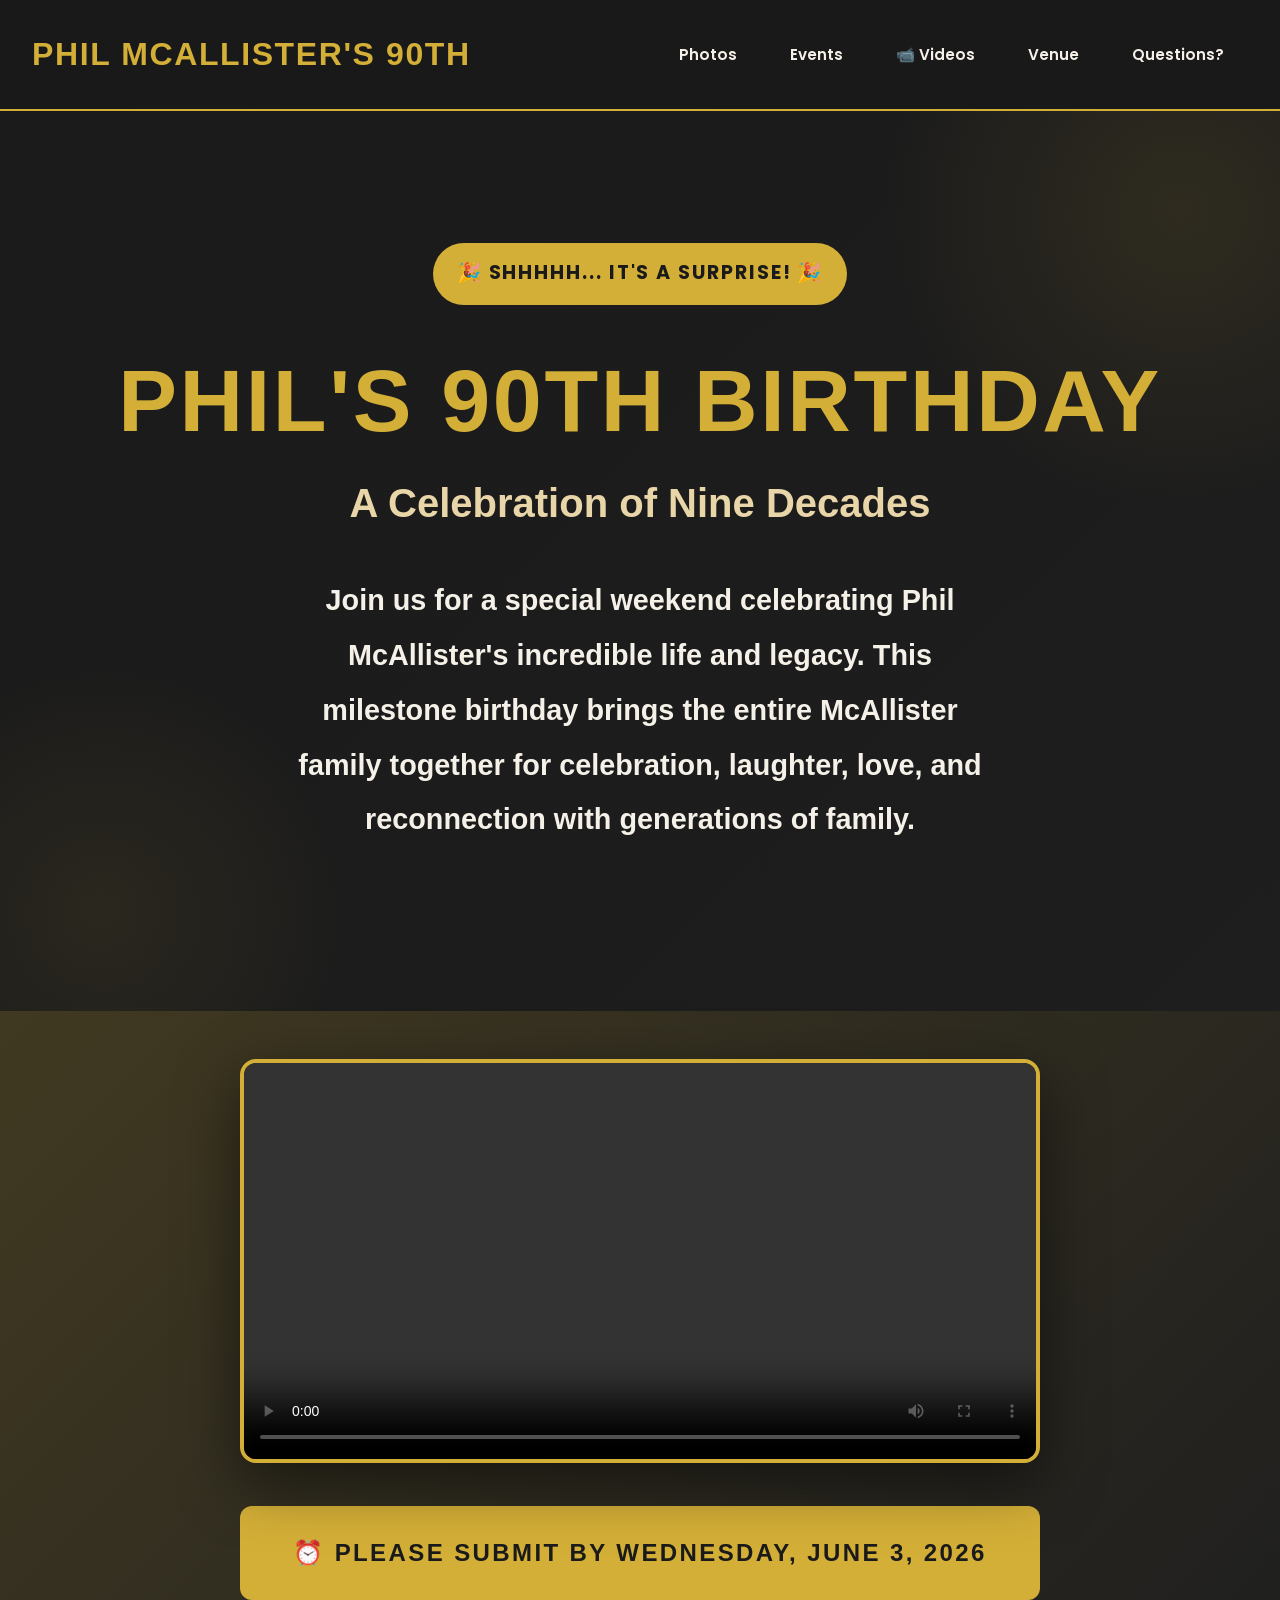
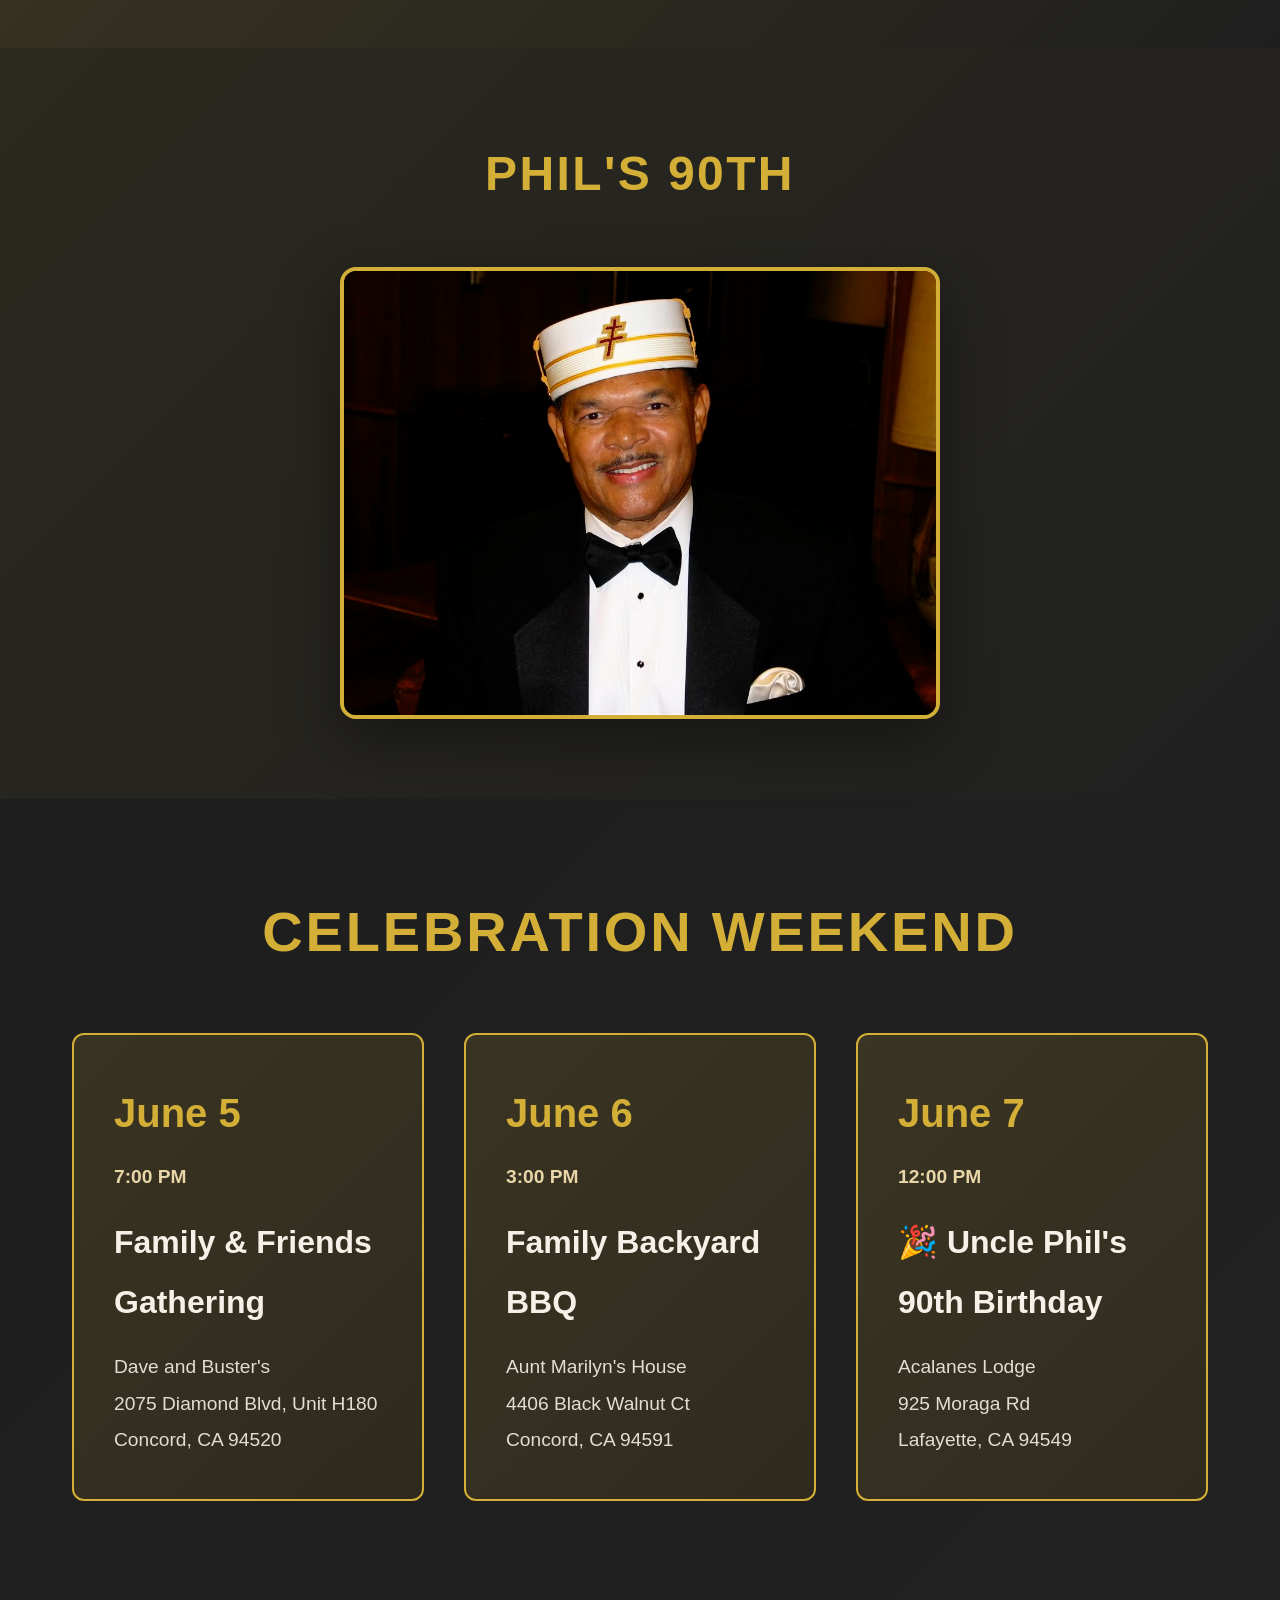
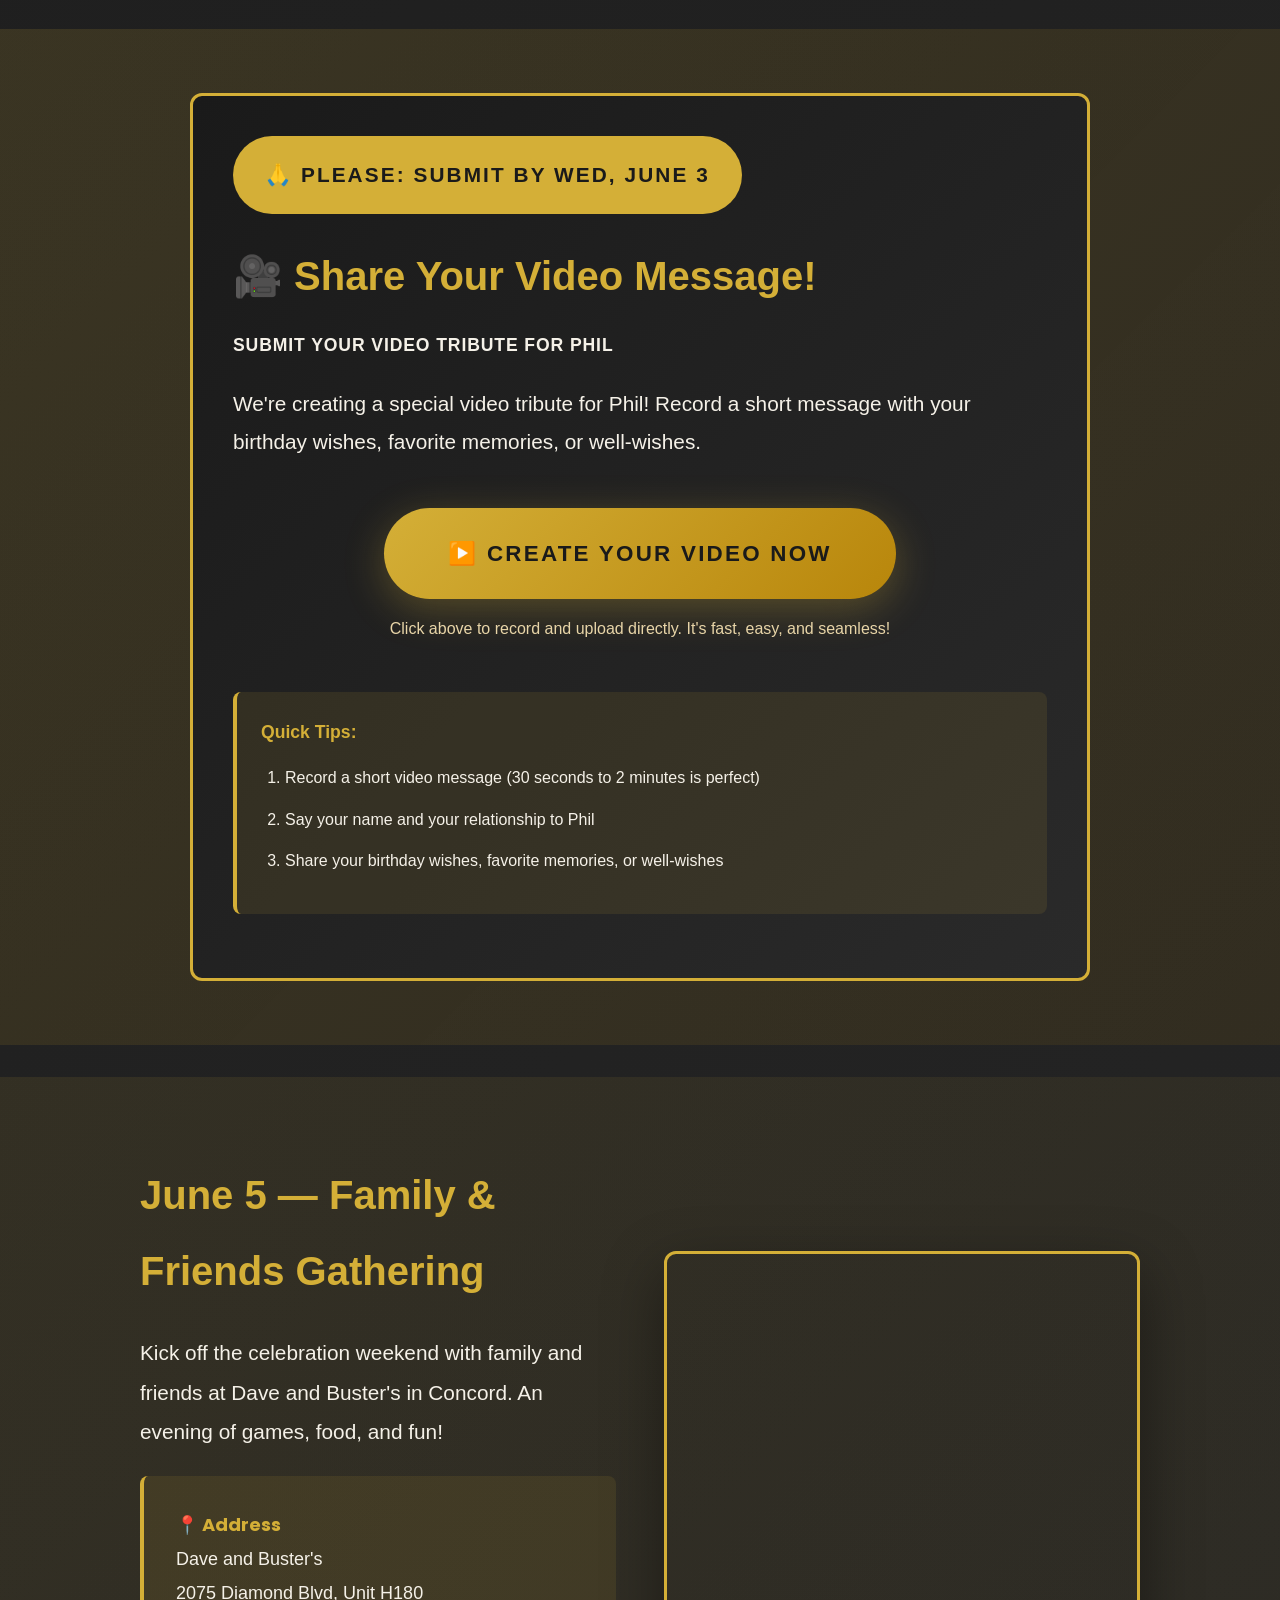
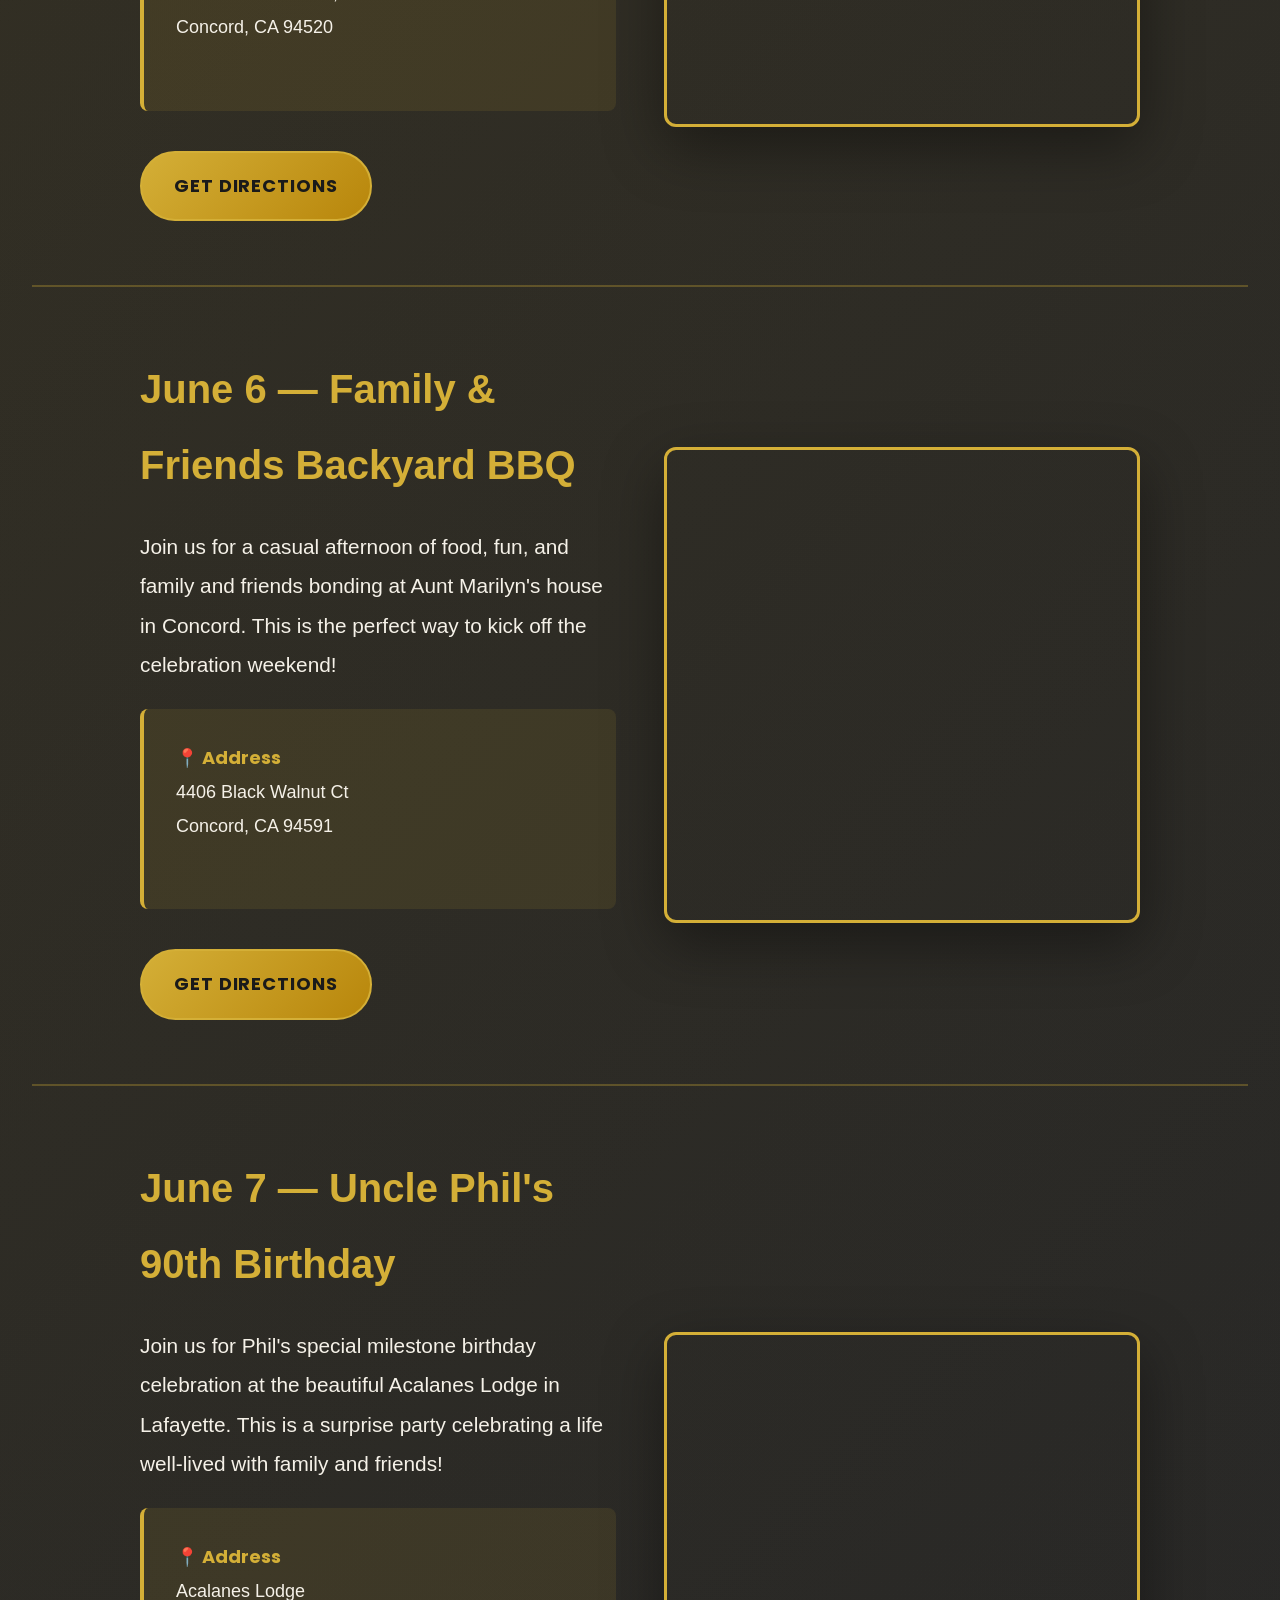
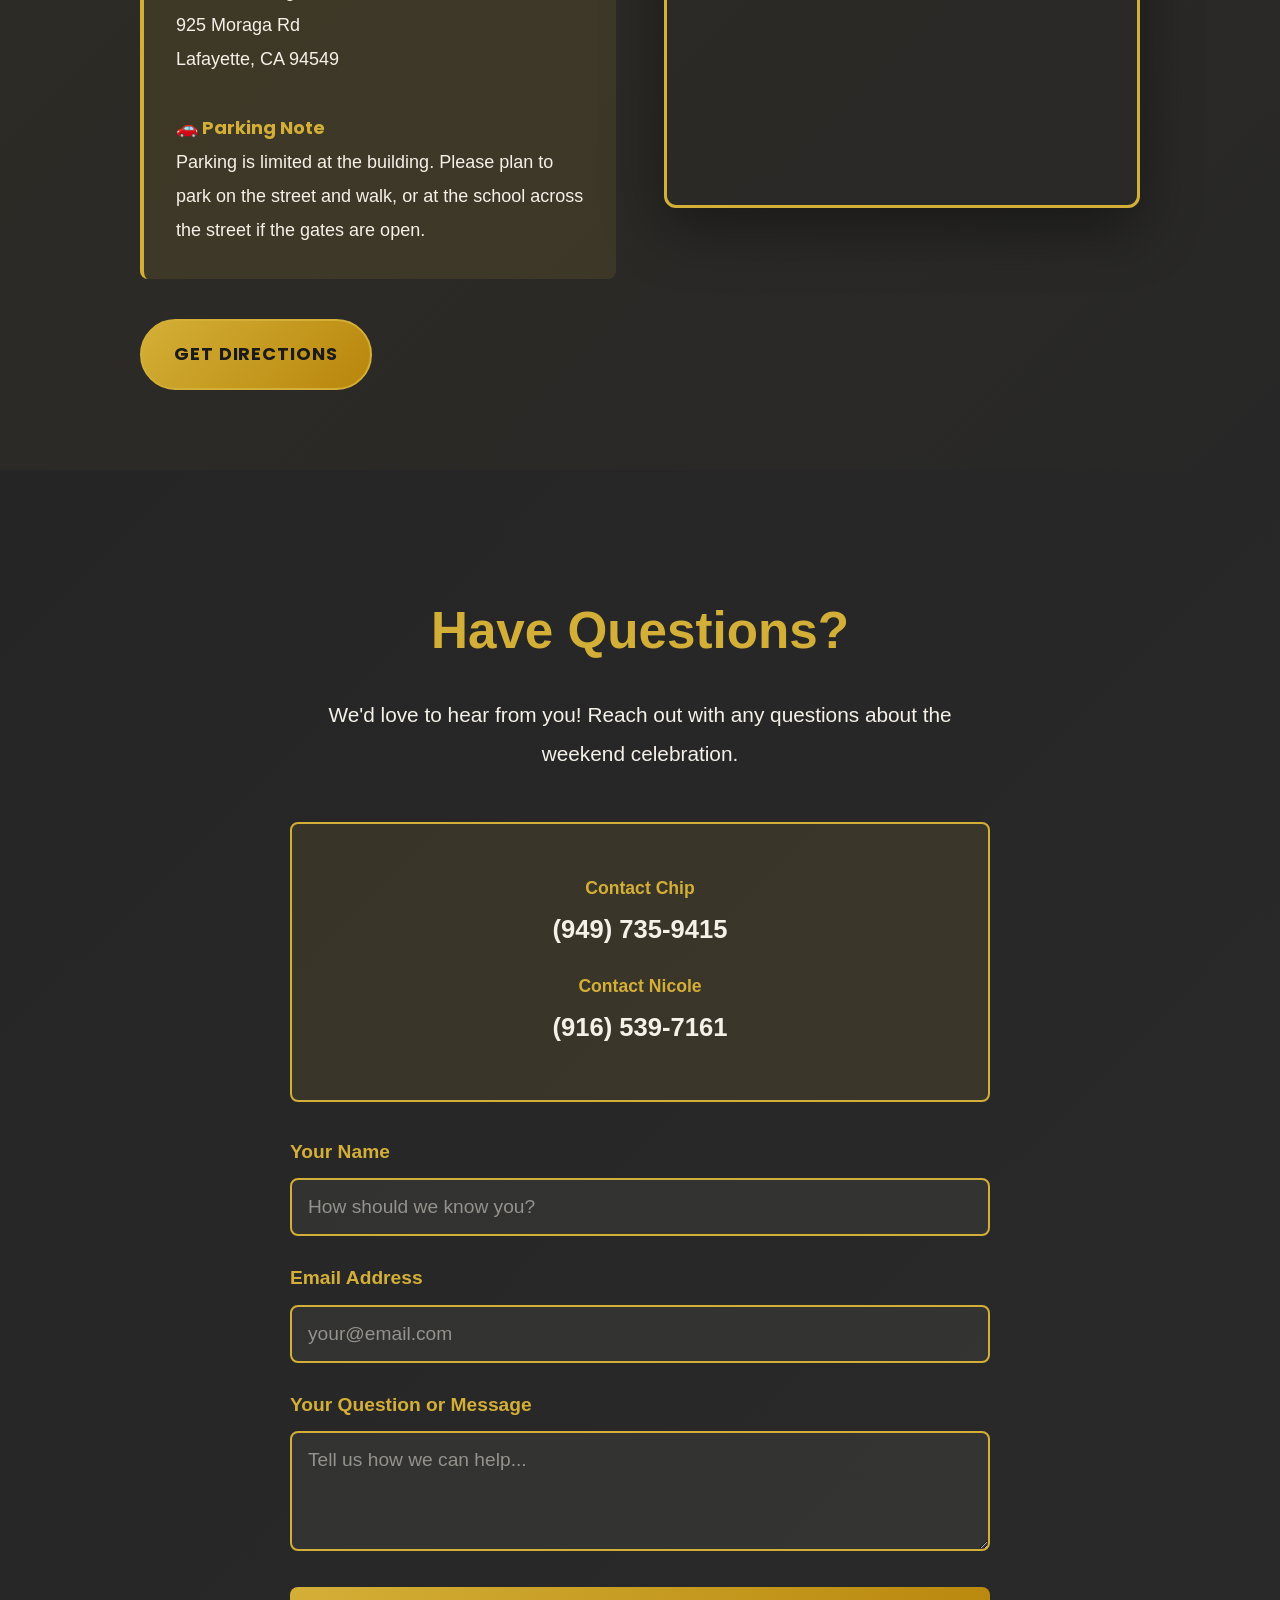
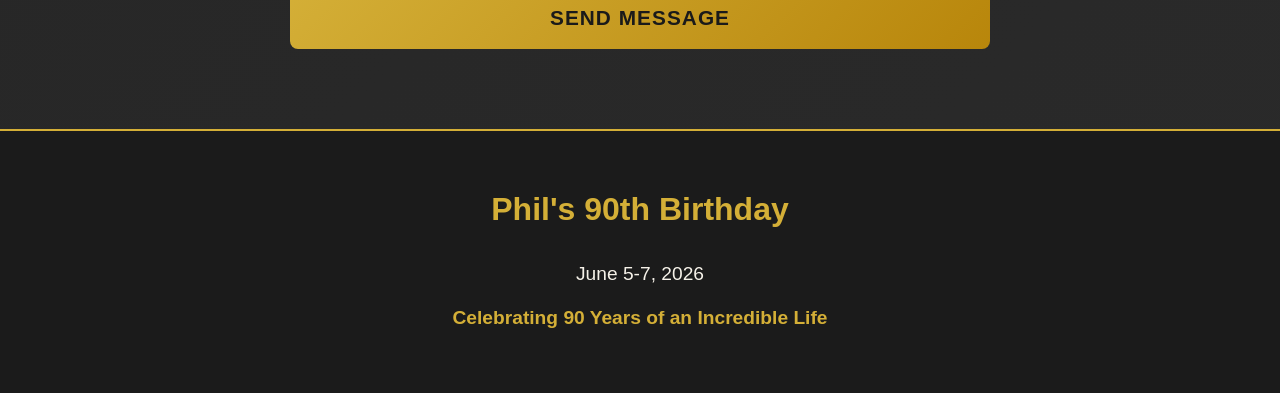
==== commit 1ddbee4e: "Add Dave and Buster's venue section and update family references - Add venue details and Google Map " ====
--- a/index.html
+++ b/index.html
@@ -986,11 +986,34 @@
 
     <!-- Venue Section -->
     <section class="venue" id="venue">
+        <!-- June 5 Dave and Buster's Venue -->
+        <div class="venue-content" id="dave-busters-venue">
+            <div class="venue-info">
+                <h3>June 5 — Family & Friends Gathering</h3>
+                <p>Kick off the celebration weekend with family and friends at Dave and Buster's in Concord. An evening of games, food, and fun!</p>
+
+                <div class="venue-details">
+                    <strong>📍 Address</strong><br>
+                    Dave and Buster's<br>
+                    2075 Diamond Blvd, Unit H180<br>
+                    Concord, CA 94520<br><br>
+                </div>
+
+                <a href="https://maps.google.com/?q=2075+Diamond+Blvd+Unit+H180+Concord+CA+94520" target="_blank" class="btn-directions">Get Directions</a>
+            </div>
+
+            <div class="venue-map">
+                <iframe src="https://www.google.com/maps/embed?pb=!1m18!1m12!1m3!1d3153.5!2d-122.0285!3d37.9745!2m3!1f0!2f0!3f0!3m2!1i1024!2i768!4f13.1!3m3!1m2!1s0x808558a8b8b8b8b9%3A0x1234567890abcdef!2s2075%20Diamond%20Blvd%20Unit%20H180%2C%20Concord%2C%20CA%2094520!5e0!3m2!1sen!2sus!4v1234567890" allowfullscreen="" loading="lazy" referrerpolicy="no-referrer-when-downgrade"></iframe>
+            </div>
+        </div>
+
+        <hr style="margin: 4rem 0; border: none; border-top: 2px solid var(--gold); opacity: 0.3;">
+
         <!-- June 6 BBQ Venue -->
         <div class="venue-content" id="bbq-venue">
             <div class="venue-info">
-                <h3>June 6 — Family Backyard BBQ</h3>
-                <p>Join us for a casual afternoon of food, fun, and family bonding at Aunt Marilyn's house in Concord. This is the perfect way to kick off the celebration weekend!</p>
+                <h3>June 6 — Family & Friends Backyard BBQ</h3>
+                <p>Join us for a casual afternoon of food, fun, and family and friends bonding at Aunt Marilyn's house in Concord. This is the perfect way to kick off the celebration weekend!</p>
 
                 <div class="venue-details">
                     <strong>📍 Address</strong><br>
@@ -1012,7 +1035,7 @@
         <div class="venue-content" id="birthday-venue">
             <div class="venue-info">
                 <h3>June 7 — Uncle Phil's 90th Birthday</h3>
-                <p>Join us for Phil's special milestone birthday celebration at the beautiful Acalanes Lodge in Lafayette. This is a surprise party celebrating a life well-lived with family and loved ones!</p>
+                <p>Join us for Phil's special milestone birthday celebration at the beautiful Acalanes Lodge in Lafayette. This is a surprise party celebrating a life well-lived with family and friends!</p>
 
                 <div class="venue-details">
                     <strong>📍 Address</strong><br>
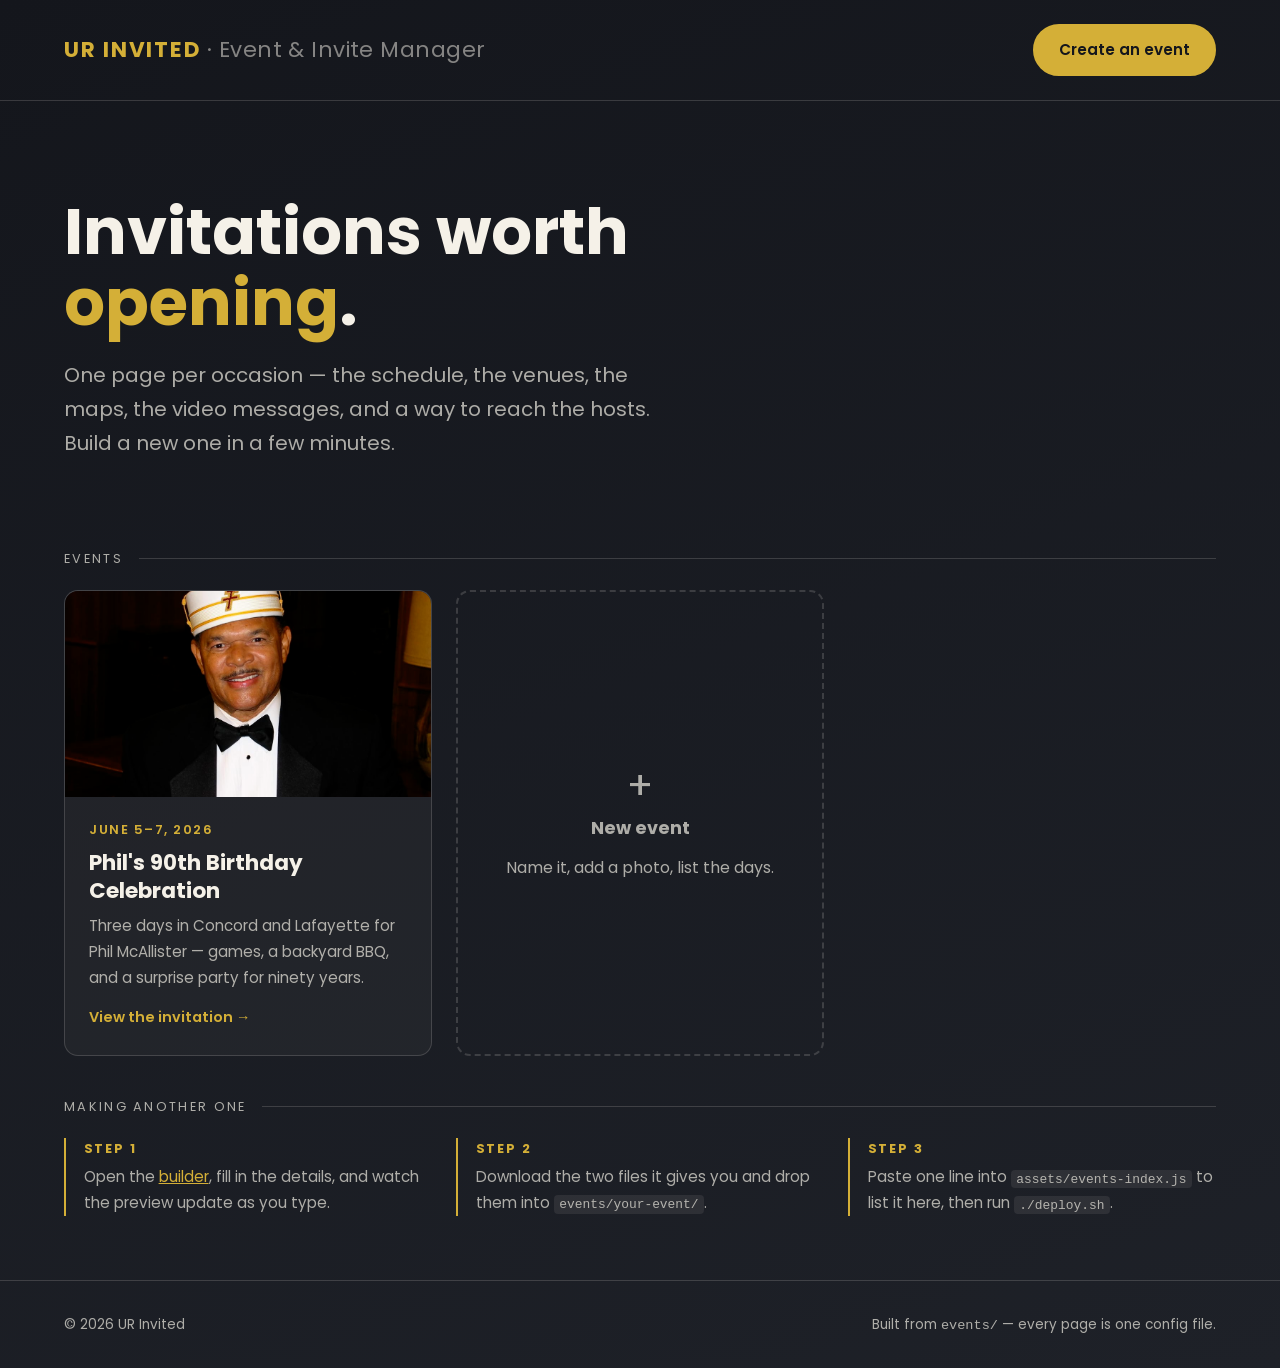
==== commit 82e22f04: "Turn the site into a reusable event template The site was a single hand-written page for Phil McAlli" ====
--- a/index.html
+++ b/index.html
@@ -1,1195 +1,320 @@
 <!DOCTYPE html>
 <html lang="en">
 <head>
-    <meta charset="UTF-8">
-    <meta name="viewport" content="width=device-width, initial-scale=1.0">
-    <title>Phil's 90th Birthday Celebration</title>
-    <link href="https://fonts.googleapis.com/css2?family=Poppins:wght@400;600;700&display=swap" rel="stylesheet">
-    <style>
-        * {
-            margin: 0;
-            padding: 0;
-            box-sizing: border-box;
-        }
-
-        :root {
-            --gold: #D4AF37;
-            --dark: #1a1a1a;
-            --cream: #F5F1E8;
-            --gold-light: #E8D5A8;
-            --accent: #B8860B;
-        }
-
-        html {
-            scroll-behavior: smooth;
-        }
-
-        body {
-            font-family: Arial, Verdana, sans-serif;
-            background: linear-gradient(135deg, var(--dark) 0%, #2a2a2a 100%);
-            color: var(--cream);
-            overflow-x: hidden;
-            line-height: 1.9;
-            font-size: 18px;
-        }
-
-        /* Confetti Animation */
-        @keyframes confetti-fall {
-            0% {
-                transform: translateY(-10px) rotateZ(0deg);
-                opacity: 1;
-            }
-            100% {
-                transform: translateY(100vh) rotateZ(720deg);
-                opacity: 0;
-            }
-        }
-
-        @keyframes sparkle {
-            0%, 100% { opacity: 0.3; }
-            50% { opacity: 1; }
-        }
-
-        .confetti {
-            position: fixed;
-            width: 8px;
-            height: 8px;
-            background: var(--gold);
-            pointer-events: none;
-            z-index: 1;
-            animation: confetti-fall linear forwards;
-        }
-
-        .confetti.gold { background: var(--gold); }
-        .confetti.cream { background: var(--cream); }
-        .confetti.dark { background: var(--dark); }
-
-        /* Header Navigation */
-        header {
-            padding: 1.5rem 2rem;
-            display: flex;
-            justify-content: space-between;
-            align-items: center;
-            background: rgba(26, 26, 26, 0.8);
-            backdrop-filter: blur(10px);
-            border-bottom: 2px solid var(--gold);
-            position: sticky;
-            top: 0;
-            z-index: 100;
-        }
-
-        .logo {
-            font-family: Arial, Verdana, sans-serif;
-            font-size: 2rem;
-            font-weight: 700;
-            color: var(--gold);
-            letter-spacing: 0.05em;
-            text-transform: uppercase;
-        }
-
-        nav a {
-            color: var(--cream);
-            text-decoration: none;
-            margin: 0 1.5rem;
-            font-family: 'Poppins', sans-serif;
-            font-size: 0.95rem;
-            font-weight: 600;
-            transition: color 0.3s ease;
-            position: relative;
-        }
-
-        nav a::after {
-            content: '';
-            position: absolute;
-            bottom: -5px;
-            left: 0;
-            width: 0;
-            height: 2px;
-            background: var(--gold);
-            transition: width 0.3s ease;
-        }
-
-        nav a:hover::after {
-            width: 100%;
-        }
-
-        /* Hero Section */
-        .hero {
-            min-height: 100vh;
-            display: flex;
-            flex-direction: column;
-            justify-content: center;
-            align-items: center;
-            text-align: center;
-            padding: 2rem;
-            position: relative;
-            overflow: hidden;
-        }
-
-        .hero::before {
-            content: '';
-            position: absolute;
-            width: 600px;
-            height: 600px;
-            background: radial-gradient(circle, rgba(212, 175, 55, 0.1) 0%, transparent 70%);
-            top: -200px;
-            right: -200px;
-            animation: float 6s ease-in-out infinite;
-        }
-
-        .hero::after {
-            content: '';
-            position: absolute;
-            width: 500px;
-            height: 500px;
-            background: radial-gradient(circle, rgba(212, 175, 55, 0.08) 0%, transparent 70%);
-            bottom: -150px;
-            left: -150px;
-            animation: float 8s ease-in-out infinite reverse;
-        }
-
-        @keyframes float {
-            0%, 100% { transform: translateY(0px) translateX(0px); }
-            50% { transform: translateY(20px) translateX(-10px); }
-        }
-
-        .hero-content {
-            position: relative;
-            z-index: 2;
-            animation: slideInDown 1s ease-out;
-        }
-
-        @keyframes slideInDown {
-            from {
-                opacity: 0;
-                transform: translateY(-50px);
-            }
-            to {
-                opacity: 1;
-                transform: translateY(0);
-            }
-        }
-
-        .surprise-badge {
-            display: inline-block;
-            font-family: 'Poppins', sans-serif;
-            font-size: 1.2rem;
-            font-weight: 700;
-            color: var(--dark);
-            background: var(--gold);
-            padding: 0.8rem 1.5rem;
-            border-radius: 50px;
-            margin-bottom: 2rem;
-            letter-spacing: 0.1em;
-            text-transform: uppercase;
-            animation: pulse 2s ease-in-out infinite;
-        }
-
-        @keyframes pulse {
-            0%, 100% { transform: scale(1); }
-            50% { transform: scale(1.05); }
-        }
-
-        @keyframes flash {
-            0%, 100% { opacity: 1; }
-            50% { opacity: 0.4; }
-        }
-
-        @keyframes borderFlash {
-            0%, 100% { border-color: var(--gold); box-shadow: 0 0 20px rgba(212, 175, 55, 0.6); }
-            50% { border-color: var(--gold-light); box-shadow: 0 0 40px rgba(212, 175, 55, 1); }
-        }
-
-        h1 {
-            font-family: Arial, Verdana, sans-serif;
-            font-size: clamp(3rem, 10vw, 5.5rem);
-            font-weight: 700;
-            color: var(--gold);
-            margin: 1rem 0;
-            line-height: 1.1;
-            text-transform: uppercase;
-            letter-spacing: 0.03em;
-        }
-
-        .subtitle {
-            font-family: Arial, Verdana, sans-serif;
-            font-size: 2.5rem;
-            color: var(--gold-light);
-            margin-bottom: 1rem;
-            font-weight: 700;
-        }
-
-        .tagline {
-            font-size: 1.8rem;
-            color: var(--cream);
-            max-width: 700px;
-            margin: 2rem auto;
-            line-height: 1.9;
-            font-weight: 600;
-        }
-
-        /* Events Section */
-        .events {
-            padding: 5rem 2rem;
-            max-width: 1200px;
-            margin: 0 auto;
-        }
-
-        .section-title {
-            font-family: Arial, Verdana, sans-serif;
-            font-size: 3.5rem;
-            color: var(--gold);
-            text-align: center;
-            margin-bottom: 3rem;
-            text-transform: uppercase;
-            letter-spacing: 0.05em;
-            font-weight: 700;
-        }
-
-        .events-grid {
-            display: grid;
-            grid-template-columns: repeat(auto-fit, minmax(320px, 1fr));
-            gap: 2.5rem;
-            margin-bottom: 3rem;
-        }
-
-        .event-card {
-            background: linear-gradient(135deg, rgba(212, 175, 55, 0.15) 0%, rgba(184, 134, 11, 0.1) 100%);
-            border: 2px solid var(--gold);
-            border-radius: 12px;
-            padding: 2.5rem;
-            position: relative;
-            overflow: hidden;
-            transition: all 0.4s ease;
-            animation: fadeInUp 0.8s ease-out forwards;
-        }
-
-        .event-card:nth-child(1) { animation-delay: 0.2s; }
-        .event-card:nth-child(2) { animation-delay: 0.4s; }
-        .event-card:nth-child(3) { animation-delay: 0.6s; }
-
-        @keyframes fadeInUp {
-            from {
-                opacity: 0;
-                transform: translateY(30px);
-            }
-            to {
-                opacity: 1;
-                transform: translateY(0);
-            }
-        }
-
-        .event-card::before {
-            content: '';
-            position: absolute;
-            top: 0;
-            left: 0;
-            right: 0;
-            bottom: 0;
-            background: linear-gradient(135deg, var(--gold) 0%, transparent 100%);
-            opacity: 0;
-            transition: opacity 0.4s ease;
-        }
-
-        .event-card:hover {
-            transform: translateY(-10px);
-            border-color: var(--gold-light);
-            box-shadow: 0 20px 40px rgba(212, 175, 55, 0.2);
-        }
-
-        .event-card:hover::before {
-            opacity: 0.05;
-        }
-
-        .event-content {
-            position: relative;
-            z-index: 2;
-        }
-
-        .event-date {
-            font-family: Arial, Verdana, sans-serif;
-            font-size: 2.5rem;
-            color: var(--gold);
-            font-weight: 700;
-            margin-bottom: 0.5rem;
-        }
-
-        .event-time {
-            font-family: Arial, Verdana, sans-serif;
-            font-size: 1.2rem;
-            color: var(--gold-light);
-            margin-bottom: 1rem;
-            font-weight: 600;
-        }
-
-        .event-title {
-            font-family: Arial, Verdana, sans-serif;
-            font-size: 2rem;
-            color: var(--cream);
-            margin-bottom: 1rem;
-            font-weight: 700;
-        }
-
-        .event-location {
-            font-family: Arial, Verdana, sans-serif;
-            font-size: 1.2rem;
-            color: var(--cream);
-            opacity: 0.9;
-        }
-
-        /* Venue Section */
-        .venue {
-            padding: 5rem 2rem;
-            background: linear-gradient(135deg, rgba(212, 175, 55, 0.1) 0%, transparent 100%);
-            margin: 2rem 0;
-        }
-
-        .venue-content {
-            max-width: 1000px;
-            margin: 0 auto;
-            display: grid;
-            grid-template-columns: 1fr 1fr;
-            gap: 3rem;
-            align-items: center;
-        }
-
-        .venue-info h3 {
-            font-family: Arial, Verdana, sans-serif;
-            font-size: 2.5rem;
-            color: var(--gold);
-            margin-bottom: 1.5rem;
-            font-weight: 700;
-        }
-
-        .venue-info p {
-            font-size: 1.3rem;
-            margin-bottom: 1.5rem;
-            color: var(--cream);
-            line-height: 1.9;
-        }
-
-        .venue-details {
-            background: rgba(212, 175, 55, 0.1);
-            border-left: 4px solid var(--gold);
-            padding: 2rem;
-            border-radius: 8px;
-            margin: 1.5rem 0;
-        }
-
-        .venue-details strong {
-            color: var(--gold);
-            font-family: 'Poppins', sans-serif;
-        }
-
-        .btn-directions {
-            display: inline-block;
-            background: linear-gradient(135deg, var(--gold) 0%, var(--accent) 100%);
-            color: var(--dark);
-            padding: 1rem 2rem;
-            border-radius: 50px;
-            text-decoration: none;
-            font-family: 'Poppins', sans-serif;
-            font-weight: 700;
-            transition: all 0.3s ease;
-            border: 2px solid var(--gold);
-            margin-top: 1rem;
-            text-transform: uppercase;
-            letter-spacing: 0.05em;
-        }
-
-        .btn-directions:hover {
-            transform: translateY(-3px);
-            box-shadow: 0 10px 30px rgba(212, 175, 55, 0.3);
-        }
-
-        .venue-map {
-            aspect-ratio: 1;
-            border-radius: 12px;
-            overflow: hidden;
-            border: 3px solid var(--gold);
-            box-shadow: 0 20px 60px rgba(0, 0, 0, 0.4);
-        }
-
-        .venue-map iframe {
-            width: 100%;
-            height: 100%;
-            border: none;
-        }
-
-        /* Video Upload Section */
-        .video-section {
-            padding: 4rem 2rem;
-            background: linear-gradient(135deg, rgba(212, 175, 55, 0.15) 0%, rgba(184, 134, 11, 0.1) 100%);
-            position: relative;
-            overflow: hidden;
-        }
-
-        .video-alert {
-            max-width: 900px;
-            margin: 0 auto;
-            background: linear-gradient(135deg, var(--dark) 0%, #2a2a2a 100%);
-            border: 3px solid var(--gold);
-            border-radius: 12px;
-            padding: 2.5rem;
-            position: relative;
-            animation: borderFlash 1.5s ease-in-out infinite;
-        }
-
-        .alert-badge {
-            display: inline-block;
-            background: var(--gold);
-            color: var(--dark);
-            padding: 1.2rem 2rem;
-            border-radius: 50px;
-            font-family: Arial, Verdana, sans-serif;
-            font-weight: 700;
-            font-size: 1.3rem;
-            text-transform: uppercase;
-            letter-spacing: 0.1em;
-            margin-bottom: 1.5rem;
-            animation: flash 1.5s ease-in-out infinite;
-            cursor: pointer;
-            transition: all 0.3s ease;
-        }
-
-        .alert-badge:hover {
-            transform: scale(1.05);
-            box-shadow: 0 10px 30px rgba(212, 175, 55, 0.4);
-        }
-
-        .video-alert h3 {
-            font-family: Arial, Verdana, sans-serif;
-            font-size: 2.5rem;
-            color: var(--gold);
-            margin-bottom: 1rem;
-            font-weight: 700;
-        }
-
-        .deadline {
-            font-size: 2.5rem;
-            color: var(--gold);
-            margin-bottom: 2rem;
-            font-weight: 700;
-            text-transform: uppercase;
-            letter-spacing: 0.05em;
-        }
-
-        .video-alert p {
-            font-size: 1.1rem;
-            color: var(--cream);
-            margin-bottom: 1.5rem;
-            line-height: 1.8;
-        }
-
-        .video-instructions {
-            background: rgba(212, 175, 55, 0.1);
-            border-left: 4px solid var(--gold);
-            padding: 1.5rem;
-            border-radius: 8px;
-            margin: 1.5rem 0;
-        }
-
-        .video-instructions ol {
-            margin-left: 1.5rem;
-            color: var(--cream);
-        }
-
-        .video-instructions li {
-            margin-bottom: 1rem;
-            line-height: 1.6;
-        }
-
-        .video-instructions strong {
-            color: var(--gold);
-        }
-
-        .video-contact {
-            background: rgba(212, 175, 55, 0.1);
-            border: 2px solid var(--gold);
-            padding: 1.5rem;
-            border-radius: 8px;
-            margin-top: 1.5rem;
-            text-align: center;
-        }
-
-        .video-contact p {
-            margin: 0.5rem 0;
-        }
-
-        .video-label {
-            color: var(--gold);
-            font-family: Arial, Verdana, sans-serif;
-            font-weight: 700;
-            font-size: 1.1rem;
-        }
-
-        .video-email {
-            color: var(--cream);
-            font-size: 1.1rem;
-            font-weight: 600;
-        }
-
-        /* Contact Section */
-        .contact {
-            padding: 5rem 2rem;
-        }
-
-        .contact-container {
-            max-width: 700px;
-            margin: 0 auto;
-        }
-
-        .contact h2 {
-            font-family: Arial, Verdana, sans-serif;
-            font-size: 3.2rem;
-            color: var(--gold);
-            text-align: center;
-            margin-bottom: 1rem;
-            font-weight: 700;
-        }
-
-        .contact-intro {
-            text-align: center;
-            font-size: 1.3rem;
-            color: var(--cream);
-            margin-bottom: 3rem;
-            font-weight: 500;
-        }
-
-        .form-group {
-            margin-bottom: 1.5rem;
-        }
-
-        label {
-            display: block;
-            font-family: Arial, Verdana, sans-serif;
-            font-weight: 700;
-            color: var(--gold);
-            margin-bottom: 0.5rem;
-            font-size: 1.2rem;
-        }
-
-        input, textarea {
-            width: 100%;
-            padding: 1rem;
-            font-family: Arial, Verdana, sans-serif;
-            background: rgba(245, 241, 232, 0.05);
-            border: 2px solid var(--gold);
-            color: var(--cream);
-            border-radius: 8px;
-            font-size: 1.2rem;
-            transition: all 0.3s ease;
-        }
-
-        input::placeholder, textarea::placeholder {
-            color: rgba(245, 241, 232, 0.5);
-        }
-
-        input:focus, textarea:focus {
-            outline: none;
-            background: rgba(245, 241, 232, 0.1);
-            border-color: var(--gold-light);
-            box-shadow: 0 0 20px rgba(212, 175, 55, 0.2);
-        }
-
-        textarea {
-            resize: vertical;
-            min-height: 120px;
-        }
-
-        .phone-info {
-            background: rgba(212, 175, 55, 0.1);
-            border: 2px solid var(--gold);
-            padding: 2rem;
-            border-radius: 8px;
-            text-align: center;
-            margin: 2rem 0;
-        }
-
-        .phone-info p {
-            margin: 1rem 0;
-            font-size: 1.1rem;
-        }
-
-        .phone-label {
-            color: var(--gold);
-            font-family: Arial, Verdana, sans-serif;
-            font-weight: 700;
-            font-size: 1.1rem;
-        }
-
-        .phone-number {
-            color: var(--cream);
-            font-size: 1.6rem;
-            font-weight: 700;
-        }
-
-        .submit-btn {
-            width: 100%;
-            padding: 1.2rem;
-            background: linear-gradient(135deg, var(--gold) 0%, var(--accent) 100%);
-            color: var(--dark);
-            border: none;
-            border-radius: 8px;
-            font-family: Arial, Verdana, sans-serif;
-            font-weight: 700;
-            font-size: 1.3rem;
-            cursor: pointer;
-            transition: all 0.3s ease;
-            text-transform: uppercase;
-            letter-spacing: 0.05em;
-        }
-
-        .submit-btn:hover {
-            transform: translateY(-3px);
-            box-shadow: 0 10px 30px rgba(212, 175, 55, 0.3);
-        }
-
-        .submit-btn:active {
-            transform: translateY(-1px);
-        }
-
-        /* Footer */
-        footer {
-            background: rgba(26, 26, 26, 0.9);
-            border-top: 2px solid var(--gold);
-            padding: 3rem 2rem;
-            text-align: center;
-            color: var(--cream);
-        }
-
-        .footer-content h3 {
-            font-family: Arial, Verdana, sans-serif;
-            color: var(--gold);
-            margin-bottom: 1rem;
-            font-size: 2rem;
-            font-weight: 700;
-        }
-
-        .footer-content p {
-            margin: 0.5rem 0;
-            font-size: 1.2rem;
-        }
-
-        .footer-tagline {
-            margin-top: 2rem;
-            color: var(--gold);
-            font-size: 1.6rem;
-            font-weight: 700;
-        }
-
-        /* Photo Gallery Section */
-        .photo-gallery {
-            padding: 5rem 2rem;
-            background: linear-gradient(135deg, rgba(212, 175, 55, 0.08) 0%, transparent 100%);
-        }
-
-        /* Video Message Section */
-        .video-message-section {
-            padding: 3rem 2rem;
-            background: linear-gradient(135deg, rgba(212, 175, 55, 0.2) 0%, transparent 100%);
-            text-align: center;
-        }
-
-        .video-container {
-            max-width: 800px;
-            margin: 0 auto;
-        }
-
-        .video-container video {
-            width: 100%;
-            max-width: 800px;
-            border: 4px solid var(--gold);
-            border-radius: 16px;
-            box-shadow: 0 20px 60px rgba(0, 0, 0, 0.5);
-        }
-
-        .deadline-alert {
-            background: var(--gold);
-            color: var(--dark);
-            padding: 1.5rem 2rem;
-            border-radius: 12px;
-            margin-top: 2rem;
-            font-weight: 700;
-            font-size: 1.5rem;
-            text-transform: uppercase;
-            letter-spacing: 0.1em;
-        }
-
-        .gallery-title {
-            font-family: Arial, Verdana, sans-serif;
-            font-size: 3rem;
-            color: var(--gold);
-            text-align: center;
-            margin-bottom: 3rem;
-            text-transform: uppercase;
-            letter-spacing: 0.05em;
-        }
-
-        .gallery-grid {
-            max-width: 1400px;
-            margin: 0 auto;
-            display: grid;
-            grid-template-columns: repeat(auto-fit, minmax(280px, 1fr));
-            gap: 2rem;
-        }
-
-        .gallery-item {
-            position: relative;
-            overflow: hidden;
-            border-radius: 12px;
-            aspect-ratio: 4/3;
-            border: 3px solid var(--gold);
-            box-shadow: 0 10px 40px rgba(0, 0, 0, 0.3);
-            transition: all 0.4s ease;
-            animation: fadeInUp 0.8s ease-out forwards;
-        }
-
-        .gallery-item:nth-child(1) { animation-delay: 0.1s; }
-        .gallery-item:nth-child(2) { animation-delay: 0.2s; }
-        .gallery-item:nth-child(3) { animation-delay: 0.3s; }
-        .gallery-item:nth-child(4) { animation-delay: 0.4s; }
-        .gallery-item:nth-child(5) { animation-delay: 0.5s; }
-        .gallery-item:nth-child(6) { animation-delay: 0.6s; }
-
-        .gallery-item img {
-            width: 100%;
-            height: 100%;
-            object-fit: cover;
-            transition: transform 0.4s ease;
-        }
-
-        .gallery-item:hover {
-            transform: scale(1.02);
-            box-shadow: 0 15px 50px rgba(212, 175, 55, 0.3);
-        }
-
-        .gallery-item:hover img {
-            transform: scale(1.05);
-        }
-
-        /* Modal Styles */
-        .video-modal {
-            display: none;
-            position: fixed;
-            z-index: 1000;
-            left: 0;
-            top: 0;
-            width: 100%;
-            height: 100%;
-            background-color: rgba(0, 0, 0, 0.8);
-            animation: fadeIn 0.3s ease;
-        }
-
-        .video-modal.active {
-            display: flex;
-            align-items: center;
-            justify-content: center;
-        }
-
-        @keyframes fadeIn {
-            from { opacity: 0; }
-            to { opacity: 1; }
-        }
-
-        .modal-content {
-            background-color: var(--dark);
-            border: 3px solid var(--gold);
-            border-radius: 12px;
-            position: relative;
-            width: 95%;
-            max-width: 1000px;
-            height: 90vh;
-            overflow: hidden;
-            box-shadow: 0 0 50px rgba(212, 175, 55, 0.5);
-        }
-
-        .modal-close {
-            position: absolute;
-            top: 20px;
-            right: 20px;
-            font-size: 2rem;
-            color: var(--gold);
-            background: none;
-            border: none;
-            cursor: pointer;
-            z-index: 1001;
-            transition: all 0.3s ease;
-        }
-
-        .modal-close:hover {
-            transform: scale(1.2);
-            color: var(--gold-light);
-        }
-
-        .modal-iframe {
-            width: 100%;
-            height: 100%;
-            border: none;
-        }
-
-        /* Responsive */
-        @media (max-width: 768px) {
-            header {
-                flex-direction: column;
-                gap: 1.5rem;
-            }
-
-            nav {
-                display: flex;
-                gap: 1rem;
-                justify-content: center;
-                flex-wrap: wrap;
-            }
-
-            nav a {
-                margin: 0 0.8rem;
-            }
-
-            .venue-content {
-                grid-template-columns: 1fr;
-            }
-
-            .venue-map {
-                aspect-ratio: 1.5;
-            }
-
-            h1 {
-                font-size: 2.5rem;
-            }
-
-            .section-title {
-                font-size: 2rem;
-            }
-
-            .event-date {
-                font-size: 1.6rem;
-            }
-        }
-    </style>
+<meta charset="UTF-8">
+<meta name="viewport" content="width=device-width, initial-scale=1.0">
+<title>UR Invited — Event &amp; Invite Manager</title>
+<meta name="description" content="Beautiful one-page invitations for the occasions worth gathering for.">
+<meta name="theme-color" content="#14161c">
+<meta property="og:type" content="website">
+<meta property="og:title" content="UR Invited">
+<meta property="og:description" content="Beautiful one-page invitations for the occasions worth gathering for.">
+<meta property="og:image" content="public/og-image.png">
+<meta name="twitter:card" content="summary_large_image">
+<link rel="icon" href="public/favicon.ico" sizes="any">
+<link rel="icon" type="image/svg+xml" href="public/favicon.svg">
+<link rel="apple-touch-icon" href="public/apple-touch-icon.png">
+<link rel="preconnect" href="https://fonts.googleapis.com">
+<link rel="preconnect" href="https://fonts.gstatic.com" crossorigin>
+<link href="https://fonts.googleapis.com/css2?family=Poppins:wght@400;600;700&display=swap" rel="stylesheet">
+<style>
+    * { margin: 0; padding: 0; box-sizing: border-box; }
+
+    :root {
+        --ink: #14161c;
+        --ink-2: #1e2128;
+        --paper: #F5F1E8;
+        --muted: rgba(245, 241, 232, 0.68);
+        --line: rgba(245, 241, 232, 0.16);
+        --gold: #D4AF37;
+    }
+
+    body {
+        font-family: 'Poppins', -apple-system, BlinkMacSystemFont, Arial, sans-serif;
+        background: linear-gradient(160deg, var(--ink) 0%, var(--ink-2) 100%);
+        color: var(--paper);
+        line-height: 1.7;
+        min-height: 100vh;
+        display: flex;
+        flex-direction: column;
+    }
+
+    header {
+        display: flex;
+        align-items: center;
+        justify-content: space-between;
+        gap: 1rem;
+        flex-wrap: wrap;
+        padding: 1.5rem clamp(1.25rem, 5vw, 4rem);
+        border-bottom: 1px solid var(--line);
+    }
+
+    .brand {
+        font-size: 1.35rem;
+        font-weight: 700;
+        letter-spacing: 0.08em;
+        text-transform: uppercase;
+        color: var(--gold);
+    }
+
+    .brand span { color: var(--paper); opacity: 0.5; font-weight: 400; letter-spacing: 0.02em; text-transform: none; }
+
+    .btn {
+        display: inline-block;
+        padding: 0.7rem 1.5rem;
+        border-radius: 50px;
+        text-decoration: none;
+        font-weight: 600;
+        font-size: 0.95rem;
+        border: 2px solid var(--gold);
+        color: var(--gold);
+        transition: all 0.25s ease;
+        white-space: nowrap;
+    }
+
+    .btn:hover { background: var(--gold); color: var(--ink); transform: translateY(-2px); }
+    .btn-solid { background: var(--gold); color: var(--ink); }
+    .btn-solid:hover { background: #e6c65a; border-color: #e6c65a; }
+
+    .intro {
+        padding: clamp(3rem, 9vw, 6rem) clamp(1.25rem, 5vw, 4rem) 2rem;
+        max-width: 780px;
+    }
+
+    .intro h1 {
+        font-size: clamp(2.4rem, 7vw, 4rem);
+        line-height: 1.1;
+        font-weight: 700;
+        margin-bottom: 1.25rem;
+    }
+
+    .intro h1 em { color: var(--gold); font-style: normal; }
+
+    .intro p {
+        font-size: clamp(1.05rem, 2.2vw, 1.25rem);
+        color: var(--muted);
+        max-width: 620px;
+    }
+
+    main { flex: 1; padding: 1rem clamp(1.25rem, 5vw, 4rem) 4rem; }
+
+    .section-label {
+        font-size: 0.8rem;
+        letter-spacing: 0.18em;
+        text-transform: uppercase;
+        color: var(--muted);
+        margin: 2.5rem 0 1.25rem;
+        display: flex;
+        align-items: center;
+        gap: 1rem;
+    }
+
+    .section-label::after {
+        content: '';
+        flex: 1;
+        height: 1px;
+        background: var(--line);
+    }
+
+    .event-grid {
+        display: grid;
+        grid-template-columns: repeat(auto-fill, minmax(300px, 1fr));
+        gap: 1.5rem;
+    }
+
+    .event-card {
+        --tint: var(--gold);
+        display: flex;
+        flex-direction: column;
+        text-decoration: none;
+        color: inherit;
+        background: rgba(245, 241, 232, 0.04);
+        border: 1px solid var(--line);
+        border-radius: 14px;
+        overflow: hidden;
+        transition: transform 0.25s ease, border-color 0.25s ease, box-shadow 0.25s ease;
+    }
+
+    .event-card:hover {
+        transform: translateY(-6px);
+        border-color: var(--tint);
+        box-shadow: 0 18px 40px rgba(0, 0, 0, 0.35);
+    }
+
+    .event-card .cover {
+        aspect-ratio: 16 / 9;
+        background: linear-gradient(135deg, var(--tint) 0%, transparent 120%);
+        overflow: hidden;
+    }
+
+    .event-card .cover img { width: 100%; height: 100%; object-fit: cover; display: block; }
+
+    .event-card .body { padding: 1.4rem 1.5rem 1.6rem; display: flex; flex-direction: column; gap: 0.5rem; flex: 1; }
+    .event-card .dates { font-size: 0.8rem; letter-spacing: 0.12em; text-transform: uppercase; color: var(--tint); font-weight: 600; }
+    .event-card h2 { font-size: 1.35rem; font-weight: 700; line-height: 1.3; }
+    .event-card p { font-size: 0.95rem; color: var(--muted); flex: 1; }
+    .event-card .go { font-size: 0.9rem; font-weight: 600; color: var(--tint); margin-top: 0.4rem; }
+
+    .create-card {
+        display: flex;
+        flex-direction: column;
+        justify-content: center;
+        align-items: center;
+        gap: 0.6rem;
+        text-align: center;
+        min-height: 260px;
+        padding: 2rem;
+        border: 2px dashed var(--line);
+        border-radius: 14px;
+        text-decoration: none;
+        color: var(--muted);
+        transition: all 0.25s ease;
+    }
+
+    .create-card:hover { border-color: var(--gold); color: var(--gold); transform: translateY(-6px); }
+    .create-card .plus { font-size: 2.5rem; line-height: 1; }
+    .create-card strong { font-size: 1.1rem; color: inherit; }
+
+    .steps {
+        display: grid;
+        grid-template-columns: repeat(auto-fit, minmax(240px, 1fr));
+        gap: 1.5rem;
+        margin-top: 1rem;
+    }
+
+    .step { border-left: 2px solid var(--gold); padding-left: 1.1rem; }
+    .step b { display: block; font-size: 0.8rem; letter-spacing: 0.14em; text-transform: uppercase; color: var(--gold); margin-bottom: 0.3rem; }
+    .step p { color: var(--muted); font-size: 0.95rem; }
+    .step code {
+        font-family: ui-monospace, SFMono-Regular, Menlo, Consolas, monospace;
+        background: rgba(245, 241, 232, 0.08);
+        padding: 0.1rem 0.35rem;
+        border-radius: 4px;
+        font-size: 0.85em;
+    }
+
+    .empty { color: var(--muted); padding: 2rem 0; }
+
+    footer {
+        border-top: 1px solid var(--line);
+        padding: 2rem clamp(1.25rem, 5vw, 4rem);
+        color: var(--muted);
+        font-size: 0.85rem;
+        display: flex;
+        justify-content: space-between;
+        gap: 1rem;
+        flex-wrap: wrap;
+    }
+</style>
 </head>
 <body>
-    <!-- Header -->
-    <header>
-        <div class="logo">Phil McAllister's 90th</div>
-        <nav>
-            <a href="#photos">Photos</a>
-            <a href="#events">Events</a>
-            <a href="#videos">📹 Videos</a>
-            <a href="#venue">Venue</a>
-            <a href="#contact">Questions?</a>
-        </nav>
-    </header>
-
-    <!-- Hero Section -->
-    <section class="hero">
-        <div class="hero-content">
-            <span class="surprise-badge">🎉 SHHHHH... IT'S A SURPRISE! 🎉</span>
-            <h1>Phil's 90th Birthday</h1>
-            <p class="subtitle">A Celebration of Nine Decades</p>
-            <p class="tagline">Join us for a special weekend celebrating Phil McAllister's incredible life and legacy. This milestone birthday brings the entire McAllister family together for celebration, laughter, love, and reconnection with generations of family.</p>
+
+<header>
+    <div class="brand">UR Invited <span>· Event &amp; Invite Manager</span></div>
+    <a class="btn btn-solid" href="builder.html">Create an event</a>
+</header>
+
+<div class="intro">
+    <h1>Invitations worth <em>opening</em>.</h1>
+    <p>One page per occasion — the schedule, the venues, the maps, the video messages, and a way to reach the hosts. Build a new one in a few minutes.</p>
+</div>
+
+<main>
+    <div class="section-label">Events</div>
+    <div class="event-grid" id="event-grid"></div>
+
+    <div class="section-label">Making another one</div>
+    <div class="steps">
+        <div class="step">
+            <b>Step 1</b>
+            <p>Open the <a href="builder.html" style="color:var(--gold)">builder</a>, fill in the details, and watch the preview update as you type.</p>
         </div>
-    </section>
-
-    <!-- Photo Section -->
-    <!-- Video Message Section -->
-    <section class="video-message-section">
-        <div class="video-container">
-            <video controls width="100%">
-                <source src="chip-video.mp4" type="video/mp4">
-                Your browser does not support the video tag.
-            </video>
-            <div class="deadline-alert">
-                ⏰ PLEASE SUBMIT BY WEDNESDAY, JUNE 3, 2026
-            </div>
+        <div class="step">
+            <b>Step 2</b>
+            <p>Download the two files it gives you and drop them into <code>events/your-event/</code>.</p>
         </div>
-    </section>
-
-    <section class="photo-gallery" id="photos">
-        <h2 class="gallery-title">Phil's 90th</h2>
-        <div style="max-width: 600px; margin: 0 auto; border-radius: 16px; overflow: hidden; border: 4px solid var(--gold); box-shadow: 0 20px 60px rgba(0, 0, 0, 0.4);">
-            <img src="images/uncle-phil.jpg" alt="Phil McAllister 90th Birthday" style="width: 100%; height: auto; display: block;">
-        </div>
-    </section>
-
-    <!-- Events Section -->
-    <section class="events" id="events">
-        <h2 class="section-title">Celebration Weekend</h2>
-        <div class="events-grid">
-            <div class="event-card">
-                <div class="event-content">
-                    <div class="event-date">June 5</div>
-                    <div class="event-time">7:00 PM</div>
-                    <h3 class="event-title">Family & Friends Gathering</h3>
-                    <p class="event-location">Dave and Buster's<br>2075 Diamond Blvd, Unit H180<br>Concord, CA 94520</p>
-                </div>
-            </div>
-
-            <a href="#bbq-venue" style="text-decoration: none; color: inherit;">
-                <div class="event-card" style="cursor: pointer;">
-                    <div class="event-content">
-                        <div class="event-date">June 6</div>
-                        <div class="event-time">3:00 PM</div>
-                        <h3 class="event-title">Family Backyard BBQ</h3>
-                        <p class="event-location">Aunt Marilyn's House<br>4406 Black Walnut Ct<br>Concord, CA 94591</p>
-                    </div>
-                </div>
-            </a>
-
-            <a href="#birthday-venue" style="text-decoration: none; color: inherit;">
-                <div class="event-card" style="cursor: pointer;">
-                    <div class="event-content">
-                        <div class="event-date">June 7</div>
-                        <div class="event-time">12:00 PM</div>
-                        <h3 class="event-title">🎉 Uncle Phil's 90th Birthday</h3>
-                        <p class="event-location">Acalanes Lodge<br>925 Moraga Rd<br>Lafayette, CA 94549</p>
-                    </div>
-                </div>
-            </a>
-        </div>
-    </section>
-
-    <!-- Video Upload Section -->
-    <section class="video-section" id="videos">
-        <div class="video-alert">
-            <span class="alert-badge">🙏 PLEASE: SUBMIT BY WED, JUNE 3</span>
-            <h3>🎥 Share Your Video Message!</h3>
-            <p class="deadline">Submit Your Video Tribute for Phil</p>
-
-            <p style="font-size: 1.3rem; margin-bottom: 2rem; line-height: 1.8;">We're creating a special video tribute for Phil! Record a short message with your birthday wishes, favorite memories, or well-wishes.</p>
-
-            <div style="margin: 3rem 0; text-align: center;">
-                <button onclick="openVideoModal()" class="btn-video-create" style="font-size: 1.4rem; padding: 2rem 4rem; background: linear-gradient(135deg, var(--gold) 0%, var(--accent) 100%); color: var(--dark); border: none; border-radius: 50px; font-weight: 700; cursor: pointer; text-transform: uppercase; letter-spacing: 0.1em; transition: all 0.3s ease; box-shadow: 0 10px 40px rgba(212, 175, 55, 0.3); display: inline-block;">
-                    ▶️ CREATE YOUR VIDEO NOW
-                </button>
-                <p style="font-size: 1rem; color: var(--gold-light); margin-top: 1rem;">Click above to record and upload directly. It's fast, easy, and seamless!</p>
-            </div>
-
-            <div class="video-instructions">
-                <strong style="font-size: 1.1rem; display: block; margin-bottom: 1rem;">Quick Tips:</strong>
-                <ol style="font-size: 1rem;">
-                    <li>Record a short video message (30 seconds to 2 minutes is perfect)</li>
-                    <li>Say your name and your relationship to Phil</li>
-                    <li>Share your birthday wishes, favorite memories, or well-wishes</li>
-                </ol>
-            </div>
-        </div>
-    </section>
-
-    <!-- Video Modal -->
-    <div id="videoModal" class="video-modal">
-        <div class="modal-content">
-            <button class="modal-close" onclick="closeVideoModal()">✕</button>
-            <iframe id="mementoIframe" class="modal-iframe" src="https://app.memento.com/phillip-mcallisters-90th-birthday/JYl8N7dLVr/record"></iframe>
+        <div class="step">
+            <b>Step 3</b>
+            <p>Paste one line into <code>assets/events-index.js</code> to list it here, then run <code>./deploy.sh</code>.</p>
         </div>
     </div>
-
-    <!-- Venue Section -->
-    <section class="venue" id="venue">
-        <!-- June 5 Dave and Buster's Venue -->
-        <div class="venue-content" id="dave-busters-venue">
-            <div class="venue-info">
-                <h3>June 5 — Family & Friends Gathering</h3>
-                <p>Kick off the celebration weekend with family and friends at Dave and Buster's in Concord. An evening of games, food, and fun!</p>
-
-                <div class="venue-details">
-                    <strong>📍 Address</strong><br>
-                    Dave and Buster's<br>
-                    2075 Diamond Blvd, Unit H180<br>
-                    Concord, CA 94520<br><br>
-                </div>
-
-                <a href="https://maps.google.com/?q=2075+Diamond+Blvd+Unit+H180+Concord+CA+94520" target="_blank" class="btn-directions">Get Directions</a>
-            </div>
-
-            <div class="venue-map">
-                <iframe src="https://www.google.com/maps/embed?pb=!1m18!1m12!1m3!1d3153.5!2d-122.0285!3d37.9745!2m3!1f0!2f0!3f0!3m2!1i1024!2i768!4f13.1!3m3!1m2!1s0x808558a8b8b8b8b9%3A0x1234567890abcdef!2s2075%20Diamond%20Blvd%20Unit%20H180%2C%20Concord%2C%20CA%2094520!5e0!3m2!1sen!2sus!4v1234567890" allowfullscreen="" loading="lazy" referrerpolicy="no-referrer-when-downgrade"></iframe>
-            </div>
-        </div>
-
-        <hr style="margin: 4rem 0; border: none; border-top: 2px solid var(--gold); opacity: 0.3;">
-
-        <!-- June 6 BBQ Venue -->
-        <div class="venue-content" id="bbq-venue">
-            <div class="venue-info">
-                <h3>June 6 — Family & Friends Backyard BBQ</h3>
-                <p>Join us for a casual afternoon of food, fun, and family and friends bonding at Aunt Marilyn's house in Concord. This is the perfect way to kick off the celebration weekend!</p>
-
-                <div class="venue-details">
-                    <strong>📍 Address</strong><br>
-                    4406 Black Walnut Ct<br>
-                    Concord, CA 94591<br><br>
-                </div>
-
-                <a href="https://maps.google.com/?q=4406+Black+Walnut+Ct+Concord+CA+94591" target="_blank" class="btn-directions">Get Directions</a>
-            </div>
-
-            <div class="venue-map">
-                <iframe src="https://www.google.com/maps/embed?pb=!1m18!1m12!1m3!1d3153.0!2d-122.0309!3d37.9808!2m3!1f0!2f0!3f0!3m2!1i1024!2i768!4f13.1!3m3!1m2!1s0x808558c5d5d5d5d5%3A0x1234567890abcdef!2s4406%20Black%20Walnut%20Court%2C%20Concord%2C%20CA%2094521!5e0!3m2!1sen!2sus!4v1234567890" allowfullscreen="" loading="lazy" referrerpolicy="no-referrer-when-downgrade"></iframe>
-            </div>
-        </div>
-
-        <hr style="margin: 4rem 0; border: none; border-top: 2px solid var(--gold); opacity: 0.3;">
-
-        <!-- June 7 Birthday Party Venue -->
-        <div class="venue-content" id="birthday-venue">
-            <div class="venue-info">
-                <h3>June 7 — Uncle Phil's 90th Birthday</h3>
-                <p>Join us for Phil's special milestone birthday celebration at the beautiful Acalanes Lodge in Lafayette. This is a surprise party celebrating a life well-lived with family and friends!</p>
-
-                <div class="venue-details">
-                    <strong>📍 Address</strong><br>
-                    Acalanes Lodge<br>
-                    925 Moraga Rd<br>
-                    Lafayette, CA 94549<br><br>
-                    <strong>🚗 Parking Note</strong><br>
-                    Parking is limited at the building. Please plan to park on the street and walk, or at the school across the street if the gates are open.
-                </div>
-
-                <a href="https://maps.google.com/?q=925+Moraga+Road+Lafayette+CA+94549" target="_blank" class="btn-directions">Get Directions</a>
-            </div>
-
-            <div class="venue-map">
-                <iframe src="https://www.google.com/maps/embed?pb=!1m18!1m12!1m3!1d3154.847521646835!2d-122.10046!3d37.89834!2m3!1f0!2f0!3f0!3m2!1i1024!2i768!4f13.1!3m3!1m2!1s0x808583f4d3c8e3c5%3A0x1234567890abcdef!2s925%20Moraga%20Road%2C%20Lafayette%2C%20CA%2094549!5e0!3m2!1sen!2sus!4v1234567890" allowfullscreen="" loading="lazy" referrerpolicy="no-referrer-when-downgrade"></iframe>
-            </div>
-        </div>
-    </section>
-
-    <!-- Contact Section -->
-    <section class="contact" id="contact">
-        <div class="contact-container">
-            <h2>Have Questions?</h2>
-            <p class="contact-intro">We'd love to hear from you! Reach out with any questions about the weekend celebration.</p>
-
-            <div class="phone-info">
-                <p>
-                    <span class="phone-label">Contact Chip</span><br>
-                    <span class="phone-number">(949) 735-9415</span>
-                </p>
-                <p>
-                    <span class="phone-label">Contact Nicole</span><br>
-                    <span class="phone-number">(916) 539-7161</span>
-                </p>
-            </div>
-
-            <form id="contactForm">
-                <div class="form-group">
-                    <label for="name">Your Name</label>
-                    <input type="text" id="name" name="name" required placeholder="How should we know you?">
-                </div>
-
-                <div class="form-group">
-                    <label for="email">Email Address</label>
-                    <input type="email" id="email" name="email" required placeholder="your@email.com">
-                </div>
-
-                <div class="form-group">
-                    <label for="message">Your Question or Message</label>
-                    <textarea id="message" name="message" required placeholder="Tell us how we can help..."></textarea>
-                </div>
-
-                <button type="submit" class="submit-btn">Send Message</button>
-            </form>
-        </div>
-    </section>
-
-    <!-- Footer -->
-    <footer>
-        <div class="footer-content">
-            <h3>Phil's 90th Birthday</h3>
-            <p>June 5-7, 2026</p>
-            <p class="footer-tagline">Celebrating 90 Years of an Incredible Life</p>
-        </div>
-    </footer>
-
-    <script>
-        // Video Modal Functions
-        function openVideoModal() {
-            document.getElementById('videoModal').classList.add('active');
-            document.body.style.overflow = 'hidden';
+</main>
+
+<footer>
+    <span>© <span id="year"></span> UR Invited</span>
+    <span>Built from <code style="font-family:ui-monospace,Menlo,monospace">events/</code> — every page is one config file.</span>
+</footer>
+
+<script src="assets/events-index.js"></script>
+<script>
+(function () {
+    'use strict';
+
+    document.getElementById('year').textContent = new Date().getFullYear();
+
+    var events = window.URINVITED_EVENTS || [];
+    var grid = document.getElementById('event-grid');
+
+    events.forEach(function (item) {
+        var card = document.createElement('a');
+        card.className = 'event-card';
+        card.href = 'events/' + item.slug + '/';
+        if (item.color) card.style.setProperty('--tint', item.color);
+
+        if (item.image) {
+            var cover = document.createElement('div');
+            cover.className = 'cover';
+            var img = document.createElement('img');
+            img.src = item.image;
+            img.alt = item.title || '';
+            img.loading = 'lazy';
+            cover.appendChild(img);
+            card.appendChild(cover);
         }
 
-        function closeVideoModal() {
-            document.getElementById('videoModal').classList.remove('active');
-            document.body.style.overflow = 'auto';
+        var body = document.createElement('div');
+        body.className = 'body';
+
+        if (item.dates) {
+            var dates = document.createElement('div');
+            dates.className = 'dates';
+            dates.textContent = item.dates;
+            body.appendChild(dates);
         }
 
-        // Close modal when clicking outside the modal content
-        document.addEventListener('DOMContentLoaded', function() {
-            const modal = document.getElementById('videoModal');
-            modal.addEventListener('click', function(e) {
-                if (e.target === modal) {
-                    closeVideoModal();
-                }
-            });
-
-            // Close modal with Escape key
-            document.addEventListener('keydown', function(e) {
-                if (e.key === 'Escape') {
-                    closeVideoModal();
-                }
-            });
-        });
-
-        // Confetti Animation on Load
-        function createConfetti() {
-            const colors = ['gold', 'cream', 'dark'];
-            for (let i = 0; i < 50; i++) {
-                const confetti = document.createElement('div');
-                confetti.className = `confetti ${colors[Math.floor(Math.random() * colors.length)]}`;
-                confetti.style.left = Math.random() * window.innerWidth + 'px';
-                confetti.style.top = '-10px';
-                confetti.style.animationDuration = (Math.random() * 2 + 3) + 's';
-                confetti.style.animationDelay = Math.random() * 0.5 + 's';
-                document.body.appendChild(confetti);
-
-                setTimeout(() => confetti.remove(), 5000);
-            }
+        var title = document.createElement('h2');
+        title.textContent = item.title || item.slug;
+        body.appendChild(title);
+
+        if (item.blurb) {
+            var blurb = document.createElement('p');
+            blurb.textContent = item.blurb;
+            body.appendChild(blurb);
         }
 
-        // Trigger confetti on load and on scroll
-        window.addEventListener('load', createConfetti);
-
-        let lastConfettiTime = 0;
-        window.addEventListener('scroll', () => {
-            const now = Date.now();
-            if (now - lastConfettiTime > 3000) {
-                if (Math.random() < 0.3) {
-                    createConfetti();
-                    lastConfettiTime = now;
-                }
-            }
-        });
-
-        // Form Handling
-        document.getElementById('contactForm').addEventListener('submit', function(e) {
-            e.preventDefault();
-
-            const name = document.getElementById('name').value;
-            const email = document.getElementById('email').value;
-            const message = document.getElementById('message').value;
-
-            // Create mailto link
-            const subject = "Question about Phil's 90th Birthday Celebration";
-            const body = `Hi Chip or Nicole,\n\nMy name is ${name}.\n\n${message}\n\nYou can reach me at: ${email}\n\nThanks!`;
-            const mailtoLink = `mailto:Chip@ChipAndKim.com?subject=${encodeURIComponent(subject)}&body=${encodeURIComponent(body)}`;
-
-            window.location.href = mailtoLink;
-
-            // Reset form
-            this.reset();
-        });
-
-        // Smooth scroll behavior for navigation links
-        document.querySelectorAll('a[href^="#"]').forEach(anchor => {
-            anchor.addEventListener('click', function (e) {
-                e.preventDefault();
-                const target = document.querySelector(this.getAttribute('href'));
-                if (target) {
-                    target.scrollIntoView({ behavior: 'smooth' });
-                }
-            });
-        });
-    </script>
+        var go = document.createElement('div');
+        go.className = 'go';
+        go.textContent = 'View the invitation →';
+        body.appendChild(go);
+
+        card.appendChild(body);
+        grid.appendChild(card);
+    });
+
+    if (!events.length) {
+        var empty = document.createElement('p');
+        empty.className = 'empty';
+        empty.textContent = 'No events yet — create the first one.';
+        grid.appendChild(empty);
+    }
+
+    var create = document.createElement('a');
+    create.className = 'create-card';
+    create.href = 'builder.html';
+    create.innerHTML = '<span class="plus">+</span><strong>New event</strong>' +
+                       '<span>Name it, add a photo, list the days.</span>';
+    grid.appendChild(create);
+})();
+</script>
 </body>
-</html>+</html>
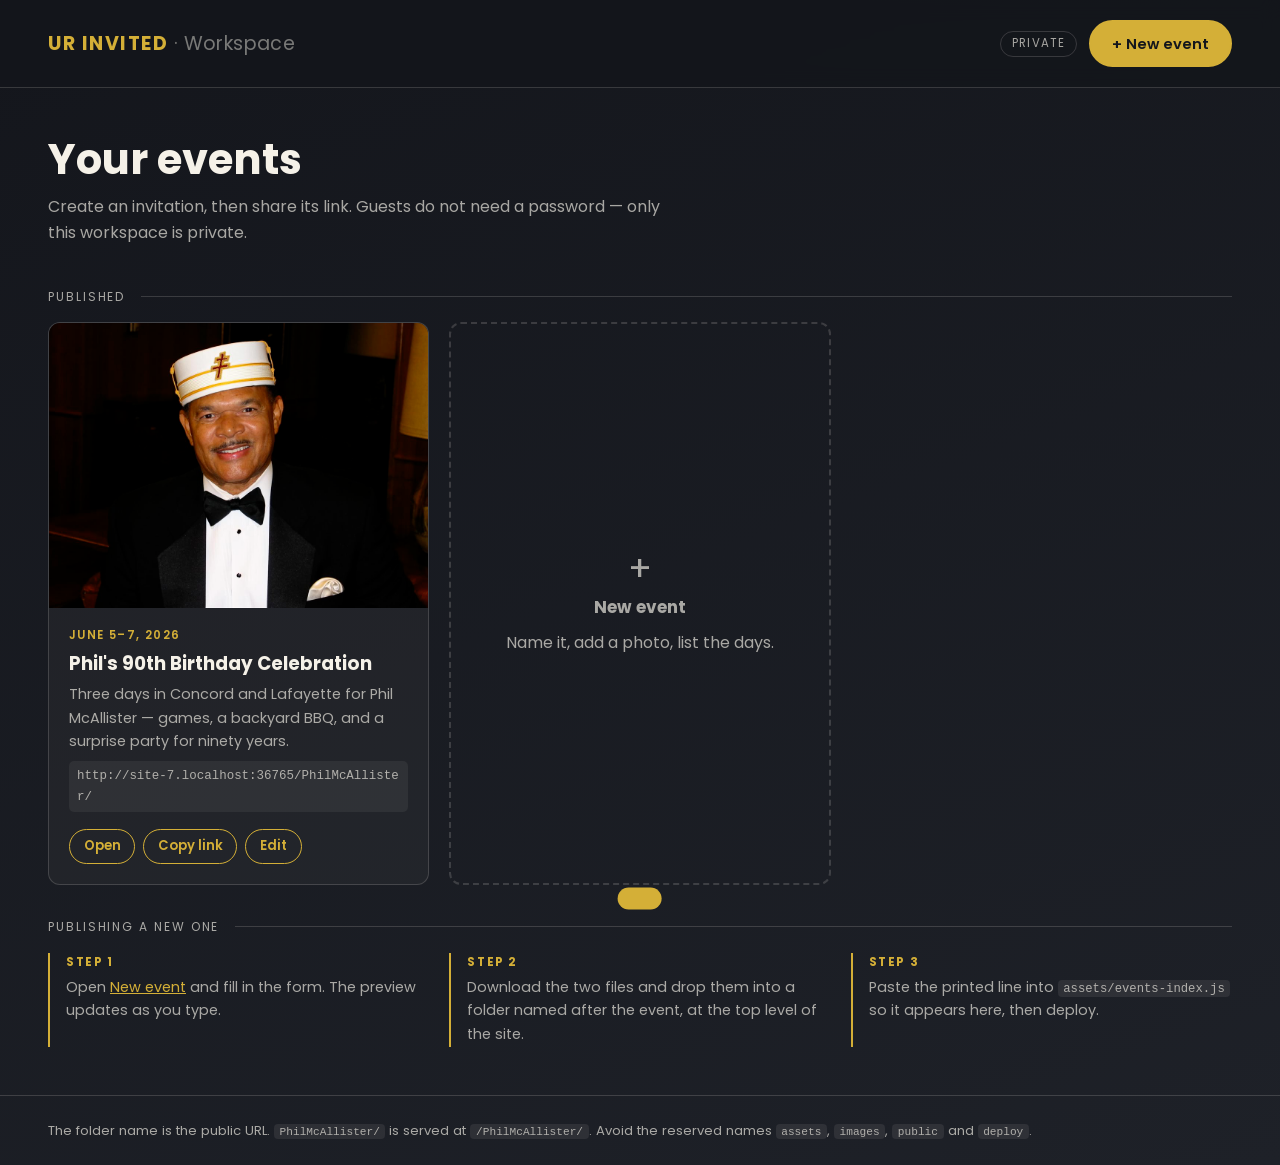
==== commit d8903bc1: "Make the root a private workspace and give events their own URLs The site root was a public hub list" ====
--- a/index.html
+++ b/index.html
@@ -3,14 +3,9 @@
 <head>
 <meta charset="UTF-8">
 <meta name="viewport" content="width=device-width, initial-scale=1.0">
-<title>UR Invited — Event &amp; Invite Manager</title>
-<meta name="description" content="Beautiful one-page invitations for the occasions worth gathering for.">
+<title>UR Invited — Workspace</title>
+<meta name="robots" content="noindex, nofollow">
 <meta name="theme-color" content="#14161c">
-<meta property="og:type" content="website">
-<meta property="og:title" content="UR Invited">
-<meta property="og:description" content="Beautiful one-page invitations for the occasions worth gathering for.">
-<meta property="og:image" content="public/og-image.png">
-<meta name="twitter:card" content="summary_large_image">
 <link rel="icon" href="public/favicon.ico" sizes="any">
 <link rel="icon" type="image/svg+xml" href="public/favicon.svg">
 <link rel="apple-touch-icon" href="public/apple-touch-icon.png">
@@ -23,17 +18,19 @@
     :root {
         --ink: #14161c;
         --ink-2: #1e2128;
+        --panel: rgba(245, 241, 232, 0.04);
         --paper: #F5F1E8;
-        --muted: rgba(245, 241, 232, 0.68);
+        --muted: rgba(245, 241, 232, 0.66);
         --line: rgba(245, 241, 232, 0.16);
         --gold: #D4AF37;
+        --ok: #7ec98f;
     }
 
     body {
         font-family: 'Poppins', -apple-system, BlinkMacSystemFont, Arial, sans-serif;
         background: linear-gradient(160deg, var(--ink) 0%, var(--ink-2) 100%);
         color: var(--paper);
-        line-height: 1.7;
+        line-height: 1.65;
         min-height: 100vh;
         display: flex;
         flex-direction: column;
@@ -45,147 +42,140 @@
         justify-content: space-between;
         gap: 1rem;
         flex-wrap: wrap;
-        padding: 1.5rem clamp(1.25rem, 5vw, 4rem);
+        padding: 1.25rem clamp(1.25rem, 4vw, 3rem);
         border-bottom: 1px solid var(--line);
+        position: sticky;
+        top: 0;
+        background: rgba(20, 22, 28, 0.92);
+        backdrop-filter: blur(10px);
+        z-index: 10;
     }
 
     .brand {
-        font-size: 1.35rem;
+        font-size: 1.2rem;
         font-weight: 700;
         letter-spacing: 0.08em;
         text-transform: uppercase;
         color: var(--gold);
     }
 
-    .brand span { color: var(--paper); opacity: 0.5; font-weight: 400; letter-spacing: 0.02em; text-transform: none; }
+    .brand span {
+        color: var(--paper);
+        opacity: 0.45;
+        font-weight: 400;
+        letter-spacing: 0.02em;
+        text-transform: none;
+    }
+
+    .private {
+        font-size: 0.72rem;
+        letter-spacing: 0.1em;
+        text-transform: uppercase;
+        color: var(--muted);
+        border: 1px solid var(--line);
+        border-radius: 50px;
+        padding: 0.15rem 0.7rem;
+    }
 
     .btn {
         display: inline-block;
-        padding: 0.7rem 1.5rem;
+        padding: 0.6rem 1.3rem;
         border-radius: 50px;
         text-decoration: none;
         font-weight: 600;
-        font-size: 0.95rem;
+        font-size: 0.92rem;
         border: 2px solid var(--gold);
         color: var(--gold);
-        transition: all 0.25s ease;
+        background: none;
+        cursor: pointer;
+        font-family: inherit;
+        transition: all 0.2s ease;
         white-space: nowrap;
     }
 
-    .btn:hover { background: var(--gold); color: var(--ink); transform: translateY(-2px); }
+    .btn:hover { background: var(--gold); color: var(--ink); }
     .btn-solid { background: var(--gold); color: var(--ink); }
     .btn-solid:hover { background: #e6c65a; border-color: #e6c65a; }
-
-    .intro {
-        padding: clamp(3rem, 9vw, 6rem) clamp(1.25rem, 5vw, 4rem) 2rem;
-        max-width: 780px;
-    }
-
-    .intro h1 {
-        font-size: clamp(2.4rem, 7vw, 4rem);
-        line-height: 1.1;
-        font-weight: 700;
-        margin-bottom: 1.25rem;
-    }
-
-    .intro h1 em { color: var(--gold); font-style: normal; }
-
-    .intro p {
-        font-size: clamp(1.05rem, 2.2vw, 1.25rem);
-        color: var(--muted);
-        max-width: 620px;
-    }
-
-    main { flex: 1; padding: 1rem clamp(1.25rem, 5vw, 4rem) 4rem; }
+    .btn-sm { padding: 0.35rem 0.85rem; font-size: 0.82rem; border-width: 1px; }
+
+    main { flex: 1; padding: clamp(1.5rem, 4vw, 3rem); }
+
+    .intro { margin-bottom: 2.5rem; max-width: 640px; }
+    .intro h1 { font-size: clamp(1.8rem, 4.5vw, 2.6rem); line-height: 1.15; margin-bottom: 0.6rem; }
+    .intro p { color: var(--muted); }
 
     .section-label {
-        font-size: 0.8rem;
-        letter-spacing: 0.18em;
+        font-size: 0.75rem;
+        letter-spacing: 0.16em;
         text-transform: uppercase;
         color: var(--muted);
-        margin: 2.5rem 0 1.25rem;
+        margin: 2rem 0 1rem;
         display: flex;
         align-items: center;
         gap: 1rem;
     }
 
-    .section-label::after {
-        content: '';
-        flex: 1;
-        height: 1px;
-        background: var(--line);
-    }
-
-    .event-grid {
-        display: grid;
-        grid-template-columns: repeat(auto-fill, minmax(300px, 1fr));
-        gap: 1.5rem;
-    }
-
-    .event-card {
+    .section-label::after { content: ''; flex: 1; height: 1px; background: var(--line); }
+
+    .grid { display: grid; grid-template-columns: repeat(auto-fill, minmax(310px, 1fr)); gap: 1.25rem; }
+
+    .card {
         --tint: var(--gold);
+        background: var(--panel);
+        border: 1px solid var(--line);
+        border-radius: 12px;
+        overflow: hidden;
         display: flex;
         flex-direction: column;
-        text-decoration: none;
-        color: inherit;
-        background: rgba(245, 241, 232, 0.04);
-        border: 1px solid var(--line);
-        border-radius: 14px;
-        overflow: hidden;
-        transition: transform 0.25s ease, border-color 0.25s ease, box-shadow 0.25s ease;
-    }
-
-    .event-card:hover {
-        transform: translateY(-6px);
-        border-color: var(--tint);
-        box-shadow: 0 18px 40px rgba(0, 0, 0, 0.35);
-    }
-
-    .event-card .cover {
-        aspect-ratio: 16 / 9;
-        background: linear-gradient(135deg, var(--tint) 0%, transparent 120%);
-        overflow: hidden;
-    }
-
-    .event-card .cover img { width: 100%; height: 100%; object-fit: cover; display: block; }
-
-    .event-card .body { padding: 1.4rem 1.5rem 1.6rem; display: flex; flex-direction: column; gap: 0.5rem; flex: 1; }
-    .event-card .dates { font-size: 0.8rem; letter-spacing: 0.12em; text-transform: uppercase; color: var(--tint); font-weight: 600; }
-    .event-card h2 { font-size: 1.35rem; font-weight: 700; line-height: 1.3; }
-    .event-card p { font-size: 0.95rem; color: var(--muted); flex: 1; }
-    .event-card .go { font-size: 0.9rem; font-weight: 600; color: var(--tint); margin-top: 0.4rem; }
-
-    .create-card {
+        transition: border-color 0.2s ease, transform 0.2s ease;
+    }
+
+    .card:hover { border-color: var(--tint); transform: translateY(-3px); }
+    .card .cover { aspect-ratio: 16/9; background: linear-gradient(135deg, var(--tint) 0%, transparent 120%); }
+    .card .cover img { width: 100%; height: 100%; object-fit: cover; display: block; }
+    .card .body { padding: 1.1rem 1.25rem 1.25rem; display: flex; flex-direction: column; gap: 0.45rem; flex: 1; }
+    .card .dates { font-size: 0.72rem; letter-spacing: 0.12em; text-transform: uppercase; color: var(--tint); font-weight: 600; }
+    .card h2 { font-size: 1.15rem; line-height: 1.3; }
+    .card p { font-size: 0.9rem; color: var(--muted); flex: 1; }
+
+    .url {
+        font-family: ui-monospace, SFMono-Regular, Menlo, Consolas, monospace;
+        font-size: 0.78rem;
+        color: var(--muted);
+        background: rgba(245, 241, 232, 0.06);
+        border-radius: 5px;
+        padding: 0.3rem 0.5rem;
+        word-break: break-all;
+    }
+
+    .actions { display: flex; gap: 0.5rem; flex-wrap: wrap; margin-top: 0.6rem; }
+
+    .create {
         display: flex;
         flex-direction: column;
         justify-content: center;
         align-items: center;
-        gap: 0.6rem;
+        gap: 0.5rem;
         text-align: center;
-        min-height: 260px;
+        min-height: 240px;
         padding: 2rem;
         border: 2px dashed var(--line);
-        border-radius: 14px;
+        border-radius: 12px;
         text-decoration: none;
         color: var(--muted);
-        transition: all 0.25s ease;
-    }
-
-    .create-card:hover { border-color: var(--gold); color: var(--gold); transform: translateY(-6px); }
-    .create-card .plus { font-size: 2.5rem; line-height: 1; }
-    .create-card strong { font-size: 1.1rem; color: inherit; }
-
-    .steps {
-        display: grid;
-        grid-template-columns: repeat(auto-fit, minmax(240px, 1fr));
-        gap: 1.5rem;
-        margin-top: 1rem;
-    }
-
-    .step { border-left: 2px solid var(--gold); padding-left: 1.1rem; }
-    .step b { display: block; font-size: 0.8rem; letter-spacing: 0.14em; text-transform: uppercase; color: var(--gold); margin-bottom: 0.3rem; }
-    .step p { color: var(--muted); font-size: 0.95rem; }
-    .step code {
+        transition: all 0.2s ease;
+    }
+
+    .create:hover { border-color: var(--gold); color: var(--gold); transform: translateY(-3px); }
+    .create .plus { font-size: 2.2rem; line-height: 1; }
+    .create strong { font-size: 1.05rem; color: inherit; }
+
+    .steps { display: grid; grid-template-columns: repeat(auto-fit, minmax(230px, 1fr)); gap: 1.25rem; }
+    .step { border-left: 2px solid var(--gold); padding-left: 1rem; }
+    .step b { display: block; font-size: 0.72rem; letter-spacing: 0.14em; text-transform: uppercase; color: var(--gold); margin-bottom: 0.25rem; }
+    .step p { color: var(--muted); font-size: 0.9rem; }
+
+    code {
         font-family: ui-monospace, SFMono-Regular, Menlo, Consolas, monospace;
         background: rgba(245, 241, 232, 0.08);
         padding: 0.1rem 0.35rem;
@@ -193,78 +183,111 @@
         font-size: 0.85em;
     }
 
-    .empty { color: var(--muted); padding: 2rem 0; }
+    .toast {
+        position: fixed;
+        bottom: 1.5rem;
+        left: 50%;
+        transform: translateX(-50%) translateY(150%);
+        background: var(--gold);
+        color: var(--ink);
+        font-weight: 600;
+        padding: 0.7rem 1.4rem;
+        border-radius: 50px;
+        transition: transform 0.25s ease;
+        z-index: 50;
+    }
+
+    .toast.show { transform: translateX(-50%) translateY(0); }
+
+    .empty { color: var(--muted); }
 
     footer {
         border-top: 1px solid var(--line);
-        padding: 2rem clamp(1.25rem, 5vw, 4rem);
-        color: var(--muted);
-        font-size: 0.85rem;
-        display: flex;
-        justify-content: space-between;
-        gap: 1rem;
-        flex-wrap: wrap;
+        padding: 1.5rem clamp(1.25rem, 4vw, 3rem);
+        color: var(--muted);
+        font-size: 0.82rem;
     }
 </style>
 </head>
 <body>
 
 <header>
-    <div class="brand">UR Invited <span>· Event &amp; Invite Manager</span></div>
-    <a class="btn btn-solid" href="builder.html">Create an event</a>
+    <div class="brand">UR Invited <span>· Workspace</span></div>
+    <div style="display:flex;gap:0.75rem;align-items:center;flex-wrap:wrap">
+        <span class="private">Private</span>
+        <a class="btn btn-solid" href="builder.html">+ New event</a>
+    </div>
 </header>
 
-<div class="intro">
-    <h1>Invitations worth <em>opening</em>.</h1>
-    <p>One page per occasion — the schedule, the venues, the maps, the video messages, and a way to reach the hosts. Build a new one in a few minutes.</p>
-</div>
-
 <main>
-    <div class="section-label">Events</div>
-    <div class="event-grid" id="event-grid"></div>
-
-    <div class="section-label">Making another one</div>
+    <div class="intro">
+        <h1>Your events</h1>
+        <p>Create an invitation, then share its link. Guests do not need a password — only this workspace is private.</p>
+    </div>
+
+    <div class="section-label">Published</div>
+    <div class="grid" id="grid"></div>
+
+    <div class="section-label">Publishing a new one</div>
     <div class="steps">
         <div class="step">
             <b>Step 1</b>
-            <p>Open the <a href="builder.html" style="color:var(--gold)">builder</a>, fill in the details, and watch the preview update as you type.</p>
+            <p>Open <a href="builder.html" style="color:var(--gold)">New event</a> and fill in the form. The preview updates as you type.</p>
         </div>
         <div class="step">
             <b>Step 2</b>
-            <p>Download the two files it gives you and drop them into <code>events/your-event/</code>.</p>
+            <p>Download the two files and drop them into a folder named after the event, at the top level of the site.</p>
         </div>
         <div class="step">
             <b>Step 3</b>
-            <p>Paste one line into <code>assets/events-index.js</code> to list it here, then run <code>./deploy.sh</code>.</p>
+            <p>Paste the printed line into <code>assets/events-index.js</code> so it appears here, then deploy.</p>
         </div>
     </div>
 </main>
 
 <footer>
-    <span>© <span id="year"></span> UR Invited</span>
-    <span>Built from <code style="font-family:ui-monospace,Menlo,monospace">events/</code> — every page is one config file.</span>
+    The folder name is the public URL. <code>PhilMcAllister/</code> is served at
+    <code>/PhilMcAllister/</code>. Avoid the reserved names
+    <code>assets</code>, <code>images</code>, <code>public</code> and <code>deploy</code>.
 </footer>
+
+<div class="toast" id="toast"></div>
 
 <script src="assets/events-index.js"></script>
 <script>
 (function () {
     'use strict';
 
-    document.getElementById('year').textContent = new Date().getFullYear();
-
     var events = window.URINVITED_EVENTS || [];
-    var grid = document.getElementById('event-grid');
+    var grid = document.getElementById('grid');
+    var toast = document.getElementById('toast');
+    var toastTimer = null;
+
+    function flash(message) {
+        toast.textContent = message;
+        toast.classList.add('show');
+        clearTimeout(toastTimer);
+        toastTimer = setTimeout(function () { toast.classList.remove('show'); }, 2200);
+    }
+
+    function publicUrl(slug) {
+        return new URL(slug + '/', window.location.href).href;
+    }
+
+    function el(tag, className, text) {
+        var node = document.createElement(tag);
+        if (className) node.className = className;
+        if (text !== undefined) node.textContent = text;
+        return node;
+    }
 
     events.forEach(function (item) {
-        var card = document.createElement('a');
-        card.className = 'event-card';
-        card.href = 'events/' + item.slug + '/';
+        var card = el('div', 'card');
         if (item.color) card.style.setProperty('--tint', item.color);
 
         if (item.image) {
-            var cover = document.createElement('div');
-            cover.className = 'cover';
-            var img = document.createElement('img');
+            var cover = el('div', 'cover');
+            var img = new Image();
             img.src = item.image;
             img.alt = item.title || '';
             img.loading = 'lazy';
@@ -272,47 +295,60 @@
             card.appendChild(cover);
         }
 
-        var body = document.createElement('div');
-        body.className = 'body';
-
-        if (item.dates) {
-            var dates = document.createElement('div');
-            dates.className = 'dates';
-            dates.textContent = item.dates;
-            body.appendChild(dates);
-        }
-
-        var title = document.createElement('h2');
-        title.textContent = item.title || item.slug;
-        body.appendChild(title);
-
-        if (item.blurb) {
-            var blurb = document.createElement('p');
-            blurb.textContent = item.blurb;
-            body.appendChild(blurb);
-        }
-
-        var go = document.createElement('div');
-        go.className = 'go';
-        go.textContent = 'View the invitation →';
-        body.appendChild(go);
-
+        var body = el('div', 'body');
+        if (item.dates) body.appendChild(el('div', 'dates', item.dates));
+        body.appendChild(el('h2', null, item.title || item.slug));
+        if (item.blurb) body.appendChild(el('p', null, item.blurb));
+        body.appendChild(el('div', 'url', publicUrl(item.slug)));
+
+        var actions = el('div', 'actions');
+
+        var view = el('a', 'btn btn-sm', 'Open');
+        view.href = item.slug + '/';
+        view.target = '_blank';
+        view.rel = 'noopener';
+        actions.appendChild(view);
+
+        var copy = el('button', 'btn btn-sm', 'Copy link');
+        copy.type = 'button';
+        copy.addEventListener('click', function () {
+            var url = publicUrl(item.slug);
+            if (navigator.clipboard && window.isSecureContext) {
+                navigator.clipboard.writeText(url).then(
+                    function () { flash('Link copied'); },
+                    function () { flash(url); }
+                );
+            } else {
+                // Clipboard API needs a secure context; fall back to a selection.
+                var field = document.createElement('textarea');
+                field.value = url;
+                document.body.appendChild(field);
+                field.select();
+                try { document.execCommand('copy'); flash('Link copied'); }
+                catch (error) { flash(url); }
+                document.body.removeChild(field);
+            }
+        });
+        actions.appendChild(copy);
+
+        var edit = el('a', 'btn btn-sm', 'Edit');
+        edit.href = 'builder.html?load=' + encodeURIComponent(item.slug);
+        actions.appendChild(edit);
+
+        body.appendChild(actions);
         card.appendChild(body);
         grid.appendChild(card);
     });
 
     if (!events.length) {
-        var empty = document.createElement('p');
-        empty.className = 'empty';
-        empty.textContent = 'No events yet — create the first one.';
-        grid.appendChild(empty);
-    }
-
-    var create = document.createElement('a');
-    create.className = 'create-card';
+        grid.appendChild(el('p', 'empty', 'No events yet — create the first one.'));
+    }
+
+    var create = el('a', 'create');
     create.href = 'builder.html';
-    create.innerHTML = '<span class="plus">+</span><strong>New event</strong>' +
-                       '<span>Name it, add a photo, list the days.</span>';
+    create.appendChild(el('span', 'plus', '+'));
+    create.appendChild(el('strong', null, 'New event'));
+    create.appendChild(el('span', null, 'Name it, add a photo, list the days.'));
     grid.appendChild(create);
 })();
 </script>
